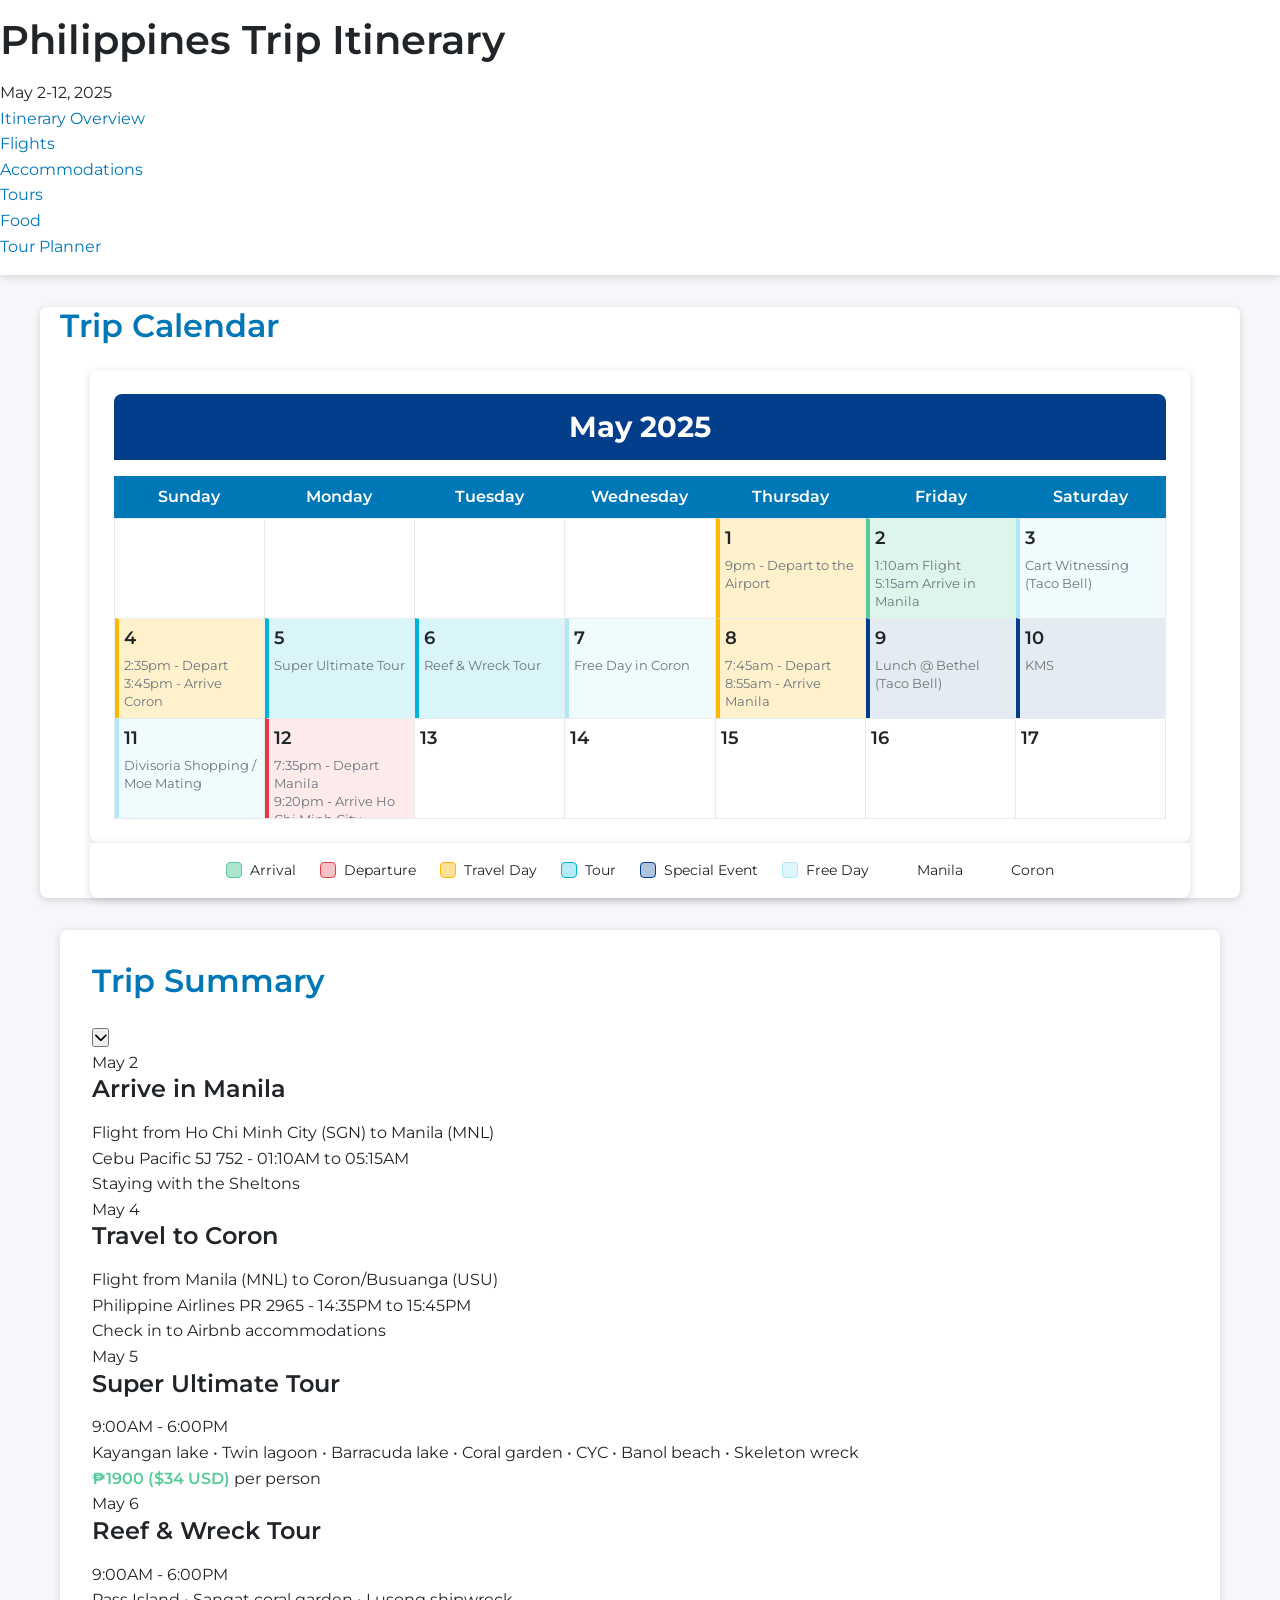
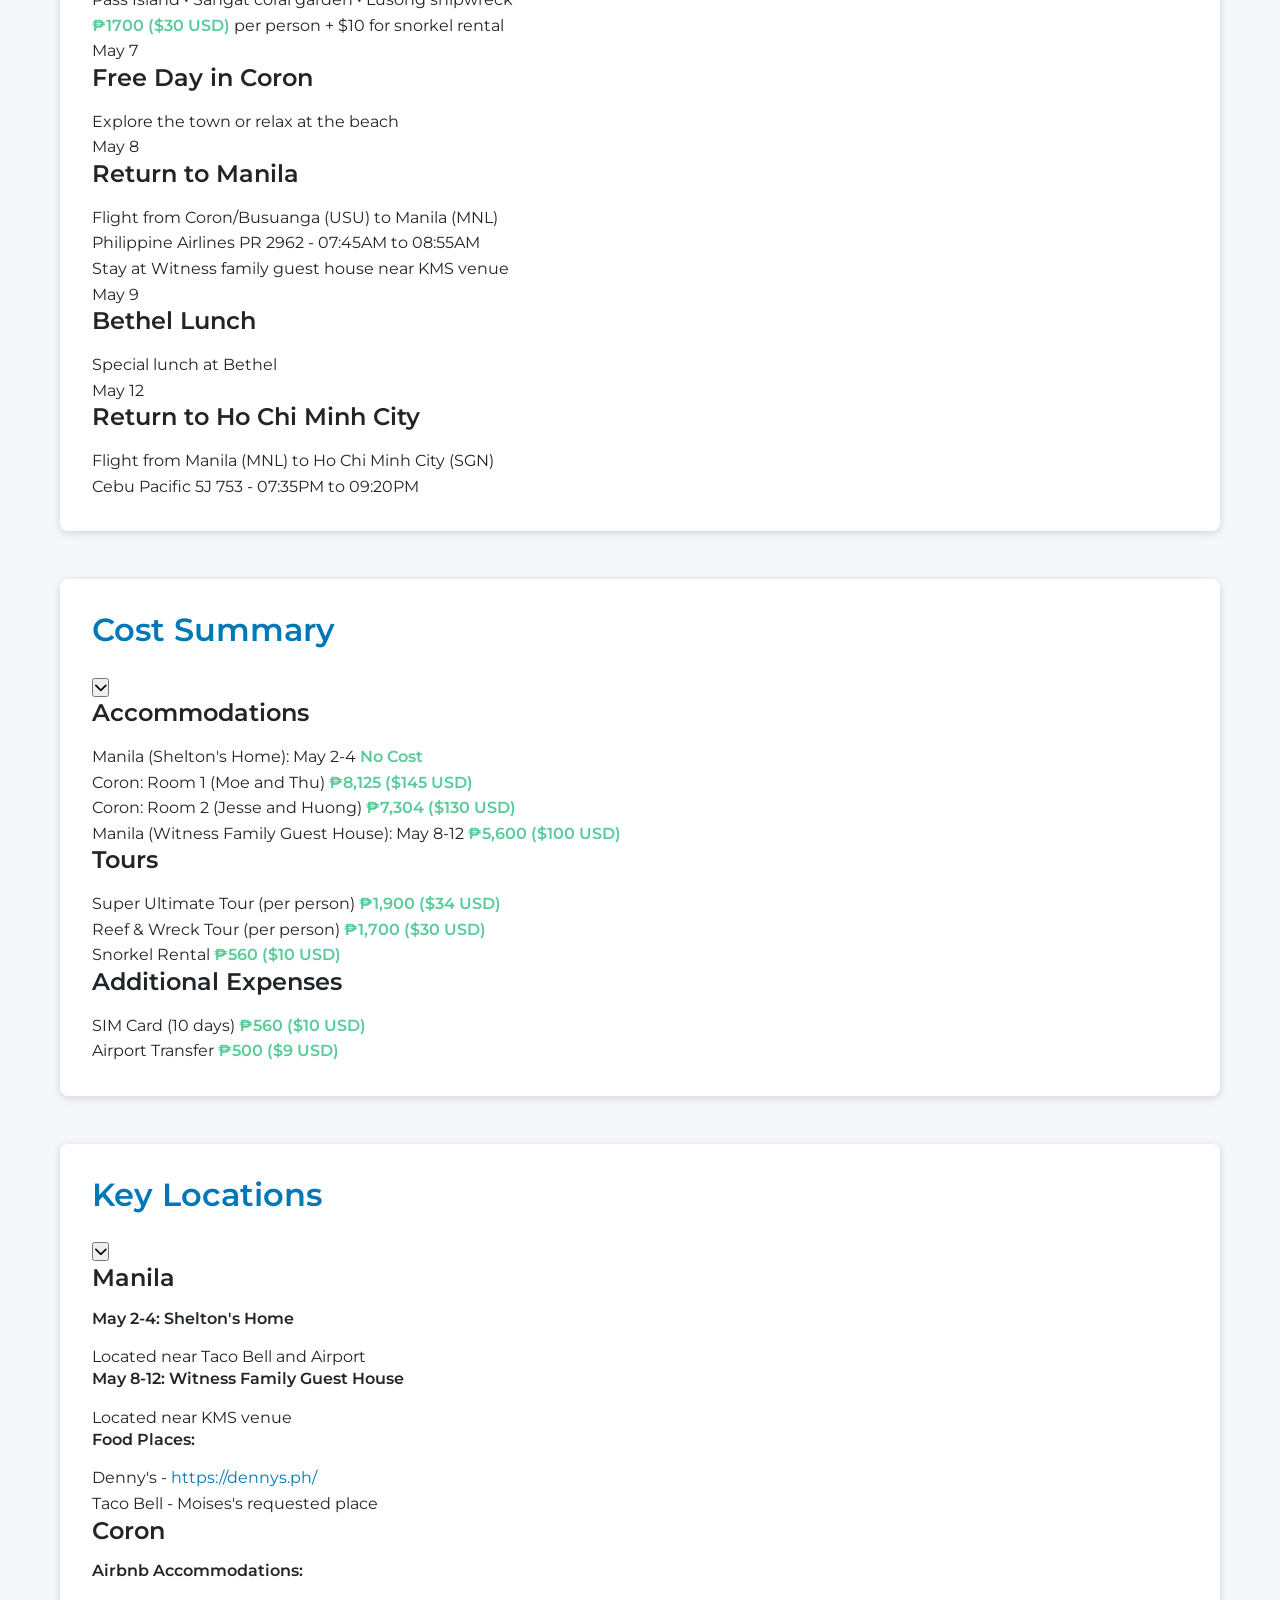
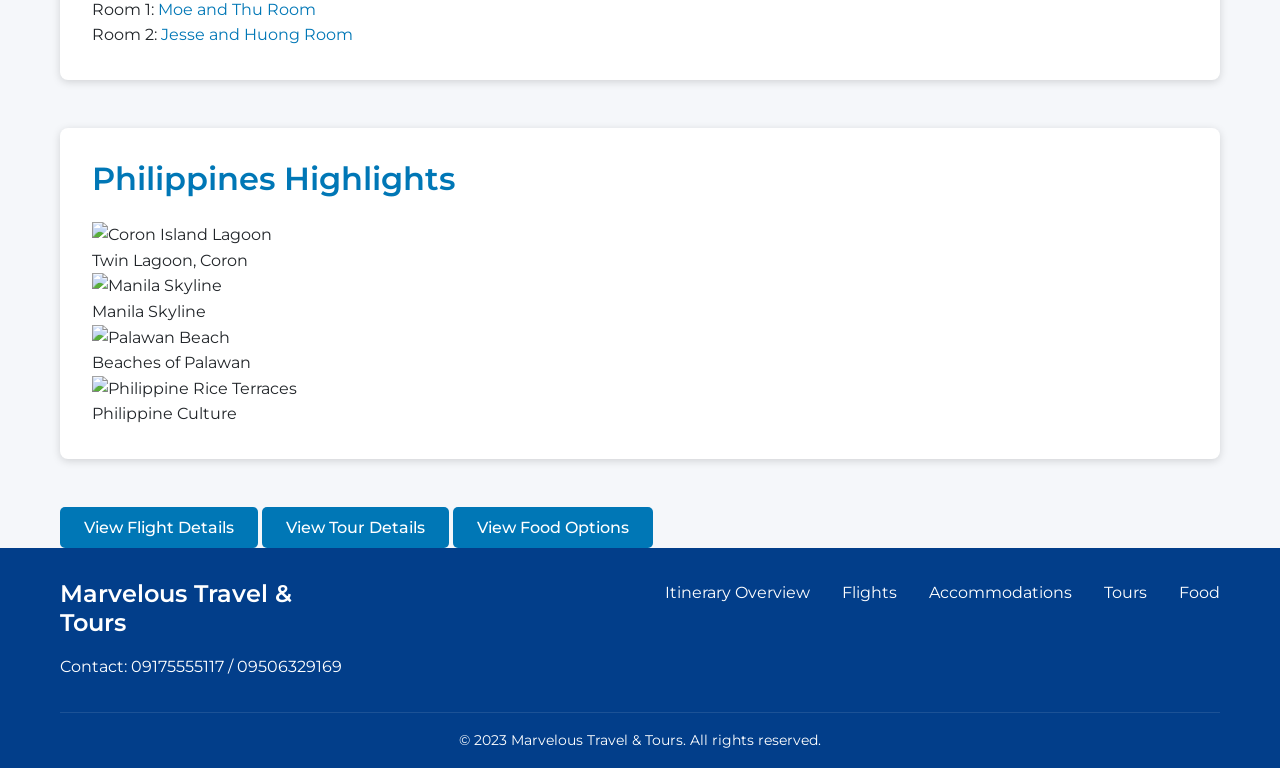
==== index.html @ e10c858d "Fix website functionality: repair broken image URL, add collapsible section JS, and improve image lo" ====
<!DOCTYPE html>
<html lang="en">
<head>
    <meta charset="UTF-8">
    <meta name="viewport" content="width=device-width, initial-scale=1.0">
    <title>Philippines Trip Itinerary - May 2025</title>
    <link rel="stylesheet" href="styles.css">
    <link href="https://fonts.googleapis.com/css2?family=Montserrat:wght@400;500;600;700&display=swap" rel="stylesheet">
    <link rel="stylesheet" href="https://cdnjs.cloudflare.com/ajax/libs/font-awesome/6.4.0/css/all.min.css">
</head>
<body>
    <header class="main-header">
        <div class="header-container">
            <div class="header-content">
                <h1>Philippines Trip Itinerary</h1>
                <p class="subtitle">May 2-12, 2025</p>
            </div>
            <nav class="main-nav">
                <ul>
                    <li><a href="index.html" class="active">Itinerary Overview</a></li>
                    <li><a href="flights.html">Flights</a></li>
                    <li><a href="accommodations.html">Accommodations</a></li>
                    <li><a href="tours.html">Tours</a></li>
                    <li><a href="food.html">Food</a></li>
                    <li><a href="planner.html">Tour Planner</a></li>
                </ul>
            </nav>
        </div>
    </header>

    <section id="trip-calendar" class="container">
        <h2>Trip Calendar</h2>
        <div class="month-grid-calendar">
            <div class="month-header">
                <h3>May 2025</h3>
            </div>
            <div class="weekdays-header">
                <div>Sunday</div>
                <div>Monday</div>
                <div>Tuesday</div>
                <div>Wednesday</div>
                <div>Thursday</div>
                <div>Friday</div>
                <div>Saturday</div>
            </div>
            <div class="calendar-grid">
                <!-- Week 1 -->
                <div class="calendar-cell"></div>
                <div class="calendar-cell"></div>
                <div class="calendar-cell"></div>
                <div class="calendar-cell"></div>
                <div class="calendar-cell travel-day manila-day" data-date="1">
                    <div class="date-number">1</div>
                    <div class="event-preview">9pm - Depart to the Airport</div>
                </div>
                <div class="calendar-cell arrival-day manila-day" data-date="2">
                    <div class="date-number">2</div>
                    <div class="event-preview">1:10am Flight<br>5:15am Arrive in Manila</div>
                </div>
                <div class="calendar-cell free-day manila-day" data-date="3">
                    <div class="date-number">3</div>
                    <div class="event-preview">Cart Witnessing<br>(Taco Bell)</div>
                </div>

                <!-- Week 2 -->
                <div class="calendar-cell travel-day coron-day" data-date="4">
                    <div class="date-number">4</div>
                    <div class="event-preview">2:35pm - Depart<br>3:45pm - Arrive Coron</div>
                </div>
                <div class="calendar-cell tour-day coron-day" data-date="5">
                    <div class="date-number">5</div>
                    <div class="event-preview">Super Ultimate Tour</div>
                </div>
                <div class="calendar-cell tour-day coron-day" data-date="6">
                    <div class="date-number">6</div>
                    <div class="event-preview">Reef & Wreck Tour</div>
                </div>
                <div class="calendar-cell free-day coron-day" data-date="7">
                    <div class="date-number">7</div>
                    <div class="event-preview">Free Day in Coron</div>
                </div>
                <div class="calendar-cell travel-day manila-day" data-date="8">
                    <div class="date-number">8</div>
                    <div class="event-preview">7:45am - Depart<br>8:55am - Arrive Manila</div>
                </div>
                <div class="calendar-cell event-day manila-day" data-date="9">
                    <div class="date-number">9</div>
                    <div class="event-preview">Lunch @ Bethel<br>(Taco Bell)</div>
                </div>
                <div class="calendar-cell event-day manila-day" data-date="10">
                    <div class="date-number">10</div>
                    <div class="event-preview">KMS</div>
                </div>

                <!-- Week 3 -->
                <div class="calendar-cell free-day manila-day" data-date="11">
                    <div class="date-number">11</div>
                    <div class="event-preview">Divisoria Shopping / Moe Mating</div>
                </div>
                <div class="calendar-cell departure-day manila-day" data-date="12">
                    <div class="date-number">12</div>
                    <div class="event-preview">7:35pm - Depart Manila<br>9:20pm - Arrive Ho Chi Minh City</div>
                </div>
                <div class="calendar-cell" data-date="13">
                    <div class="date-number">13</div>
                </div>
                <div class="calendar-cell" data-date="14">
                    <div class="date-number">14</div>
                </div>
                <div class="calendar-cell" data-date="15">
                    <div class="date-number">15</div>
                </div>
                <div class="calendar-cell" data-date="16">
                    <div class="date-number">16</div>
                </div>
                <div class="calendar-cell" data-date="17">
                    <div class="date-number">17</div>
                </div>
            </div>
        </div>

        <div class="calendar-legend">
            <div class="legend-item"><span class="color-marker arrival-day"></span> Arrival</div>
            <div class="legend-item"><span class="color-marker departure-day"></span> Departure</div>
            <div class="legend-item"><span class="color-marker travel-day"></span> Travel Day</div>
            <div class="legend-item"><span class="color-marker tour-day"></span> Tour</div>
            <div class="legend-item"><span class="color-marker event-day"></span> Special Event</div>
            <div class="legend-item"><span class="color-marker free-day"></span> Free Day</div>
            <div class="legend-item"><span class="color-marker manila-day"></span> Manila</div>
            <div class="legend-item"><span class="color-marker coron-day"></span> Coron</div>
        </div>

        <!-- Calendar Day Details (Hidden by default) -->
        <div id="day-details-container" class="day-details-container">
            <div class="day-details-header">
                <h3 id="details-date">May 5, 2025</h3>
                <button id="close-details" class="close-btn">&times;</button>
            </div>
            <div id="day-details-content" class="day-details-content">
                <!-- Content will be populated by JavaScript -->
            </div>
        </div>
    </section>

    <main class="container">
        <section id="trip-summary" class="collapsible-section">
            <div class="section-header">
                <h2>Trip Summary</h2>
                <button class="toggle-btn"><i class="fas fa-chevron-down"></i></button>
            </div>
            <div class="section-content">
                <div class="trip-timeline">
                    <div class="timeline-item">
                        <div class="timeline-date">
                            <div class="date-circle">
                                <span class="month">May</span>
                                <span class="day">2</span>
                            </div>
                        </div>
                        <div class="timeline-content">
                            <h3>Arrive in Manila</h3>
                            <p>Flight from Ho Chi Minh City (SGN) to Manila (MNL)</p>
                            <p>Cebu Pacific 5J 752 - 01:10AM to 05:15AM</p>
                            <p>Staying with the Sheltons</p>
                        </div>
                    </div>
                    
                    <div class="timeline-item">
                        <div class="timeline-date">
                            <div class="date-circle">
                                <span class="month">May</span>
                                <span class="day">4</span>
                            </div>
                        </div>
                        <div class="timeline-content">
                            <h3>Travel to Coron</h3>
                            <p>Flight from Manila (MNL) to Coron/Busuanga (USU)</p>
                            <p>Philippine Airlines PR 2965 - 14:35PM to 15:45PM</p>
                            <p>Check in to Airbnb accommodations</p>
                        </div>
                    </div>
                    
                    <div class="timeline-item">
                        <div class="timeline-date">
                            <div class="date-circle">
                                <span class="month">May</span>
                                <span class="day">5</span>
                            </div>
                        </div>
                        <div class="timeline-content">
                            <h3>Super Ultimate Tour</h3>
                            <p>9:00AM - 6:00PM</p>
                            <p>Kayangan lake • Twin lagoon • Barracuda lake • Coral garden • CYC • Banol beach • Skeleton wreck</p>
                            <p><span class="price">₱1900 ($34 USD)</span> per person</p>
                        </div>
                    </div>
                    
                    <div class="timeline-item">
                        <div class="timeline-date">
                            <div class="date-circle">
                                <span class="month">May</span>
                                <span class="day">6</span>
                            </div>
                        </div>
                        <div class="timeline-content">
                            <h3>Reef & Wreck Tour</h3>
                            <p>9:00AM - 6:00PM</p>
                            <p>Pass Island • Sangat coral garden • Lusong shipwreck</p>
                            <p><span class="price">₱1700 ($30 USD)</span> per person + $10 for snorkel rental</p>
                        </div>
                    </div>
                    
                    <div class="timeline-item">
                        <div class="timeline-date">
                            <div class="date-circle">
                                <span class="month">May</span>
                                <span class="day">7</span>
                            </div>
                        </div>
                        <div class="timeline-content">
                            <h3>Free Day in Coron</h3>
                            <p>Explore the town or relax at the beach</p>
                        </div>
                    </div>
                    
                    <div class="timeline-item">
                        <div class="timeline-date">
                            <div class="date-circle">
                                <span class="month">May</span>
                                <span class="day">8</span>
                            </div>
                        </div>
                        <div class="timeline-content">
                            <h3>Return to Manila</h3>
                            <p>Flight from Coron/Busuanga (USU) to Manila (MNL)</p>
                            <p>Philippine Airlines PR 2962 - 07:45AM to 08:55AM</p>
                            <p>Stay at Witness family guest house near KMS venue</p>
                        </div>
                    </div>
                    
                    <div class="timeline-item">
                        <div class="timeline-date">
                            <div class="date-circle">
                                <span class="month">May</span>
                                <span class="day">9</span>
                            </div>
                        </div>
                        <div class="timeline-content">
                            <h3>Bethel Lunch</h3>
                            <p>Special lunch at Bethel</p>
                        </div>
                    </div>
                    
                    <div class="timeline-item">
                        <div class="timeline-date">
                            <div class="date-circle">
                                <span class="month">May</span>
                                <span class="day">12</span>
                            </div>
                        </div>
                        <div class="timeline-content">
                            <h3>Return to Ho Chi Minh City</h3>
                            <p>Flight from Manila (MNL) to Ho Chi Minh City (SGN)</p>
                            <p>Cebu Pacific 5J 753 - 07:35PM to 09:20PM</p>
                        </div>
                    </div>
                </div>
            </div>
        </section>
        
        <section id="cost-summary" class="collapsible-section">
            <div class="section-header">
                <h2>Cost Summary</h2>
                <button class="toggle-btn"><i class="fas fa-chevron-down"></i></button>
            </div>
            <div class="section-content">
                <div class="cost-cards">
                    <div class="cost-card">
                        <h3>Accommodations</h3>
                        <div class="cost-item">
                            <span>Manila (Shelton's Home): May 2-4</span>
                            <span class="price">No Cost</span>
                        </div>
                        <div class="cost-item">
                            <span>Coron: Room 1 (Moe and Thu)</span>
                            <span class="price">₱8,125 ($145 USD)</span>
                        </div>
                        <div class="cost-item">
                            <span>Coron: Room 2 (Jesse and Huong)</span>
                            <span class="price">₱7,304 ($130 USD)</span>
                        </div>
                        <div class="cost-item">
                            <span>Manila (Witness Family Guest House): May 8-12</span>
                            <span class="price">₱5,600 ($100 USD)</span>
                        </div>
                    </div>
                    
                    <div class="cost-card">
                        <h3>Tours</h3>
                        <div class="cost-item">
                            <span>Super Ultimate Tour (per person)</span>
                            <span class="price">₱1,900 ($34 USD)</span>
                        </div>
                        <div class="cost-item">
                            <span>Reef & Wreck Tour (per person)</span>
                            <span class="price">₱1,700 ($30 USD)</span>
                        </div>
                        <div class="cost-item">
                            <span>Snorkel Rental</span>
                            <span class="price">₱560 ($10 USD)</span>
                        </div>
                    </div>
                    
                    <div class="cost-card">
                        <h3>Additional Expenses</h3>
                        <div class="cost-item">
                            <span>SIM Card (10 days)</span>
                            <span class="price">₱560 ($10 USD)</span>
                        </div>
                        <div class="cost-item">
                            <span>Airport Transfer</span>
                            <span class="price">₱500 ($9 USD)</span>
                        </div>
                    </div>
                </div>
            </div>
        </section>
        
        <section id="key-locations" class="collapsible-section">
            <div class="section-header">
                <h2>Key Locations</h2>
                <button class="toggle-btn"><i class="fas fa-chevron-down"></i></button>
            </div>
            <div class="section-content">
                <div class="location-cards">
                    <div class="location-card">
                        <h3>Manila</h3>
                        <div class="location-details">
                            <div class="location-item">
                                <h4>May 2-4: Shelton's Home</h4>
                                <p>Located near Taco Bell and Airport</p>
                            </div>
                            <div class="location-item">
                                <h4>May 8-12: Witness Family Guest House</h4>
                                <p>Located near KMS venue</p>
                            </div>
                            <div class="location-item">
                                <h4>Food Places:</h4>
                                <p>Denny's - <a href="https://dennys.ph/" target="_blank">https://dennys.ph/</a></p>
                                <p>Taco Bell - Moises's requested place</p>
                            </div>
                        </div>
                    </div>
                    
                    <div class="location-card">
                        <h3>Coron</h3>
                        <div class="location-details">
                            <div class="location-item">
                                <h4>Airbnb Accommodations:</h4>
                                <p>Room 1: <a href="https://www.airbnb.com/t/EY2YQBYE" target="_blank">Moe and Thu Room</a></p>
                                <p>Room 2: <a href="https://www.airbnb.com/t/fw7R37VJ" target="_blank">Jesse and Huong Room</a></p>
                            </div>
                        </div>
                    </div>
                </div>
            </div>
        </section>
        
        <section class="featured-images">
            <h2>Philippines Highlights</h2>
            <div class="image-gallery">
                <div class="gallery-item">
                    <img src="https://images.unsplash.com/photo-1565967511849-76a60a516170?ixlib=rb-4.0.3&auto=format&fit=crop&w=1200&q=80" alt="Coron Island Lagoon">
                    <div class="image-caption">Twin Lagoon, Coron</div>
                </div>
                <div class="gallery-item">
                    <img src="https://images.unsplash.com/photo-1552939588-56c5935eedde?ixlib=rb-4.0.3&auto=format&fit=crop&w=1200&q=80" alt="Manila Skyline">
                    <div class="image-caption">Manila Skyline</div>
                </div>
                <div class="gallery-item">
                    <img src="https://images.unsplash.com/photo-1551461646-33dfd4ea5346?ixlib=rb-4.0.3&auto=format&fit=crop&w=1200&q=80" alt="Palawan Beach">
                    <div class="image-caption">Beaches of Palawan</div>
                </div>
                <div class="gallery-item">
                    <img src="https://images.unsplash.com/photo-1518509562904-e7ef99cdcc86?ixlib=rb-4.0.3&auto=format&fit=crop&w=1200&q=80" alt="Philippine Rice Terraces">
                    <div class="image-caption">Philippine Culture</div>
                </div>
            </div>
        </section>
        
        <div class="cta-buttons">
            <a href="flights.html" class="btn-primary">View Flight Details</a>
            <a href="tours.html" class="btn-primary">View Tour Details</a>
            <a href="food.html" class="btn-primary">View Food Options</a>
        </div>
    </main>

    <footer>
        <div class="container">
            <div class="footer-content">
                <div class="company-info">
                    <h3>Marvelous Travel & Tours</h3>
                    <p>Contact: 09175555117 / 09506329169</p>
                </div>
                <div class="footer-links">
                    <ul>
                        <li><a href="index.html">Itinerary Overview</a></li>
                        <li><a href="flights.html">Flights</a></li>
                        <li><a href="accommodations.html">Accommodations</a></li>
                        <li><a href="tours.html">Tours</a></li>
                        <li><a href="food.html">Food</a></li>
                    </ul>
                </div>
            </div>
            <div class="copyright">
                <p>&copy; 2023 Marvelous Travel & Tours. All rights reserved.</p>
            </div>
        </div>
    </footer>

    <script src="script.js"></script>
</body>
</html>
---- styles.css ----
/* Global Styles */
:root {
    --primary-color: #0077b6;
    --secondary-color: #00b4d8;
    --accent-color: #48cae4;
    --light-color: #ade8f4;
    --dark-color: #023e8a;
    --success-color: #57cc99;
    --warning-color: #ffb703;
    --danger-color: #e63946;
    --gray-light: #f8f9fa;
    --gray: #e9ecef;
    --gray-dark: #6c757d;
    --text-color: #212529;
    --shadow: 0 2px 8px rgba(0, 0, 0, 0.15);
}

* {
    margin: 0;
    padding: 0;
    box-sizing: border-box;
}

body {
    font-family: 'Montserrat', sans-serif;
    line-height: 1.6;
    color: var(--text-color);
    background-color: #f5f7fa;
}

.container {
    max-width: 1200px;
    margin: 0 auto;
    padding: 0 20px;
}

a {
    text-decoration: none;
    color: var(--primary-color);
}

ul {
    list-style: none;
}

img {
    max-width: 100%;
}

h1, h2, h3, h4, h5, h6 {
    margin-bottom: 1rem;
    font-weight: 600;
    line-height: 1.2;
}

h1 {
    font-size: 2.5rem;
}

h2 {
    font-size: 2rem;
    margin-bottom: 1.5rem;
    color: var(--primary-color);
}

h3 {
    font-size: 1.5rem;
}

/* Buttons */
.btn-primary, .btn-secondary, .btn-select, .btn-book {
    display: inline-block;
    padding: 0.5rem 1.5rem;
    border-radius: 5px;
    font-weight: 500;
    cursor: pointer;
    transition: all 0.3s ease;
    border: none;
}

.btn-primary {
    background-color: var(--primary-color);
    color: white;
}

.btn-secondary {
    background-color: transparent;
    color: var(--primary-color);
    border: 1px solid var(--primary-color);
}

.btn-select {
    background-color: var(--accent-color);
    color: white;
    width: 100%;
}

.btn-book {
    background-color: var(--success-color);
    color: white;
    font-size: 1.1rem;
    width: 100%;
    padding: 0.8rem;
}

.btn-primary:hover, .btn-book:hover {
    background-color: var(--dark-color);
}

.btn-secondary:hover {
    background-color: var(--light-color);
}

.btn-select:hover {
    background-color: var(--secondary-color);
}

/* Header */
header {
    background-color: white;
    box-shadow: var(--shadow);
    padding: 1rem 0;
}

header .container {
    display: flex;
    justify-content: space-between;
    align-items: center;
    flex-wrap: wrap;
}

.logo {
    height: 60px;
}

.contact-info {
    font-weight: 500;
    color: var(--primary-color);
}

/* Main Content */
main {
    padding: 2rem 0;
}

section {
    margin-bottom: 3rem;
    background-color: white;
    border-radius: 8px;
    box-shadow: var(--shadow);
    padding: 2rem;
}

/* Itinerary Section */
.bookings {
    display: flex;
    flex-direction: column;
    gap: 1.5rem;
}

.booking-item {
    border: 1px solid var(--gray);
    border-radius: 8px;
    overflow: hidden;
}

.booking-header {
    display: flex;
    align-items: center;
    background-color: var(--gray-light);
    padding: 1rem;
    border-bottom: 1px solid var(--gray);
}

.booking-header h3 {
    margin-bottom: 0;
    margin-right: auto;
}

.tag {
    padding: 0.25rem 0.75rem;
    border-radius: 20px;
    font-size: 0.8rem;
    margin-right: 1rem;
}

.confirmed {
    background-color: rgba(87, 204, 153, 0.2);
    color: var(--success-color);
}

.booking-id {
    font-size: 0.8rem;
    color: var(--gray-dark);
}

.flight-info {
    padding: 1.5rem;
    border-bottom: 1px solid var(--gray);
}

.airline {
    display: flex;
    justify-content: space-between;
    margin-bottom: 1rem;
}

.airline-logo {
    font-weight: 600;
    color: #d00000;
}

.airline-ref {
    font-size: 0.8rem;
    color: var(--gray-dark);
}

.journey {
    display: grid;
    grid-template-columns: 1fr auto 1fr;
    gap: 1rem;
    align-items: center;
}

.departure, .arrival {
    display: flex;
    gap: 1rem;
}

.time {
    font-size: 1.2rem;
    font-weight: 600;
}

.airport {
    font-weight: 500;
}

.airport-name {
    font-size: 0.85rem;
    color: var(--gray-dark);
}

.flight-duration {
    font-size: 0.9rem;
    padding: 0.3rem 0.8rem;
    background-color: var(--gray-light);
    border-radius: 20px;
    text-align: center;
}

.action-buttons {
    display: flex;
    gap: 1rem;
    padding: 1rem;
    border-bottom: 1px solid var(--gray);
}

.activity-suggestions {
    padding: 1rem;
}

.activity-suggestions h4 {
    margin-bottom: 1rem;
    color: var(--gray-dark);
    font-size: 1rem;
    display: flex;
    align-items: center;
    justify-content: space-between;
    cursor: pointer;
}

.activity-suggestions h4::after {
    content: "▼";
    font-size: 0.8rem;
}

.activity-card {
    display: flex;
    gap: 1rem;
    border: 1px solid var(--gray);
    border-radius: 8px;
    overflow: hidden;
}

.activity-card img {
    width: 120px;
    height: 90px;
    object-fit: cover;
}

.activity-info {
    padding: 0.8rem;
    display: flex;
    flex-direction: column;
    justify-content: space-between;
}

.activity-info h5 {
    margin-bottom: 0.5rem;
    font-size: 0.9rem;
}

.rating {
    color: #ff9500;
    font-size: 0.9rem;
}

/* Tour Planner Section */
.tour-selector {
    display: grid;
    grid-template-columns: 2fr 1fr;
    gap: 2rem;
}

.tours-grid {
    display: grid;
    grid-template-columns: repeat(auto-fill, minmax(300px, 1fr));
    gap: 1.5rem;
    margin-top: 1.5rem;
}

.tour-card {
    border: 1px solid var(--gray);
    border-radius: 8px;
    padding: 1.5rem;
    transition: all 0.3s ease;
}

.tour-card:hover {
    transform: translateY(-5px);
    box-shadow: var(--shadow);
}

.tour-card h4 {
    color: var(--primary-color);
}

.tour-time {
    color: var(--gray-dark);
    font-size: 0.9rem;
    margin-bottom: 0.5rem;
}

.tour-price {
    font-weight: 600;
    margin-bottom: 1rem;
}

.tour-details {
    margin-top: 1rem;
    padding-top: 1rem;
    border-top: 1px solid var(--gray);
    font-size: 0.9rem;
}

/* Tour Summary */
.tour-summary {
    background-color: var(--gray-light);
    padding: 1.5rem;
    border-radius: 8px;
    position: sticky;
    top: 2rem;
}

.selected-tours {
    margin: 1rem 0;
    min-height: 100px;
}

.empty-state {
    color: var(--gray-dark);
    text-align: center;
    padding: 2rem 0;
}

.summary-details {
    border-top: 1px solid var(--gray);
    padding-top: 1rem;
}

.summary-item, .total {
    display: flex;
    justify-content: space-between;
    margin-bottom: 0.5rem;
}

.total {
    font-weight: 600;
    font-size: 1.1rem;
    margin-top: 1rem;
    border-top: 1px solid var(--gray);
    padding-top: 1rem;
}

/* Tour Prices Section */
.price-tables {
    display: flex;
    flex-direction: column;
    gap: 2rem;
}

table {
    width: 100%;
    border-collapse: collapse;
    margin-top: 1rem;
}

th, td {
    padding: 0.75rem 1rem;
    text-align: left;
    border-bottom: 1px solid var(--gray);
}

th {
    background-color: var(--primary-color);
    color: white;
}

tbody tr:nth-child(even) {
    background-color: var(--gray-light);
}

/* Responsive styles for the price tables */
@media (max-width: 768px) {
    table {
        display: block;
        overflow-x: auto;
    }
}

/* Footer */
footer {
    background-color: var(--dark-color);
    color: white;
    padding: 2rem 0 1rem;
}

.footer-content {
    display: flex;
    justify-content: space-between;
    margin-bottom: 2rem;
}

.company-info {
    max-width: 300px;
}

.footer-logo {
    height: 50px;
    margin-bottom: 1rem;
}

.footer-links ul {
    display: flex;
    gap: 2rem;
}

.footer-links a {
    color: white;
}

.footer-links a:hover {
    color: var(--light-color);
}

.copyright {
    text-align: center;
    padding-top: 1rem;
    border-top: 1px solid rgba(255, 255, 255, 0.1);
    font-size: 0.9rem;
}

/* Responsive adjustments */
@media (max-width: 992px) {
    .tour-selector {
        grid-template-columns: 1fr;
    }
    
    .tour-summary {
        position: static;
        margin-top: 2rem;
    }
}

@media (max-width: 768px) {
    header .container {
        flex-direction: column;
        text-align: center;
        gap: 1rem;
    }
    
    .footer-content {
        flex-direction: column;
        gap: 2rem;
    }
    
    .footer-links ul {
        flex-direction: column;
        gap: 1rem;
    }
}

/* Tour Selection Styling */
.tour-card.selected {
    border-color: var(--success-color);
    background-color: rgba(87, 204, 153, 0.1);
    box-shadow: 0 0 0 2px var(--success-color);
}

.selected-tour-item {
    display: flex;
    justify-content: space-between;
    align-items: center;
    border: 1px solid var(--gray);
    border-radius: 8px;
    padding: 1rem;
    margin-bottom: 1rem;
    background-color: white;
}

.tour-info h4 {
    margin-bottom: 0.25rem;
    font-size: 1rem;
    color: var(--primary-color);
}

.tour-info p {
    margin: 0;
    font-size: 0.85rem;
    color: var(--gray-dark);
}

.tour-actions {
    display: flex;
    align-items: center;
    gap: 1rem;
}

.tour-price {
    font-weight: 600;
}

.btn-remove {
    background: none;
    border: none;
    color: var(--danger-color);
    cursor: pointer;
    font-weight: bold;
    font-size: 1rem;
    padding: 0.2rem 0.5rem;
    border-radius: 50%;
    transition: all 0.2s ease;
}

.btn-remove:hover {
    background-color: var(--danger-color);
    color: white;
}

.summary-item {
    cursor: pointer;
    padding: 0.5rem;
    border-radius: 4px;
    transition: background-color 0.2s ease;
}

.summary-item:hover {
    background-color: var(--gray);
}

/* Activity suggestion collapsed state */
.activity-suggestions h4.collapsed::after {
    content: "▲";
}

/* Complete Travel Itinerary Section */
#complete-itinerary {
    margin-bottom: 3rem;
}

.flight-cards {
    display: flex;
    flex-direction: column;
    gap: 2rem;
    margin-bottom: 2.5rem;
}

.flight-card {
    border: 1px solid var(--gray);
    border-radius: 8px;
    overflow: hidden;
    box-shadow: var(--shadow);
}

.flight-card h3 {
    background-color: var(--accent-color);
    color: white;
    margin: 0;
    padding: 1rem;
    font-size: 1.3rem;
}

.flight-details {
    padding: 1.5rem;
}

.flight-info-full {
    display: flex;
    flex-direction: column;
    gap: 1rem;
}

.airline-details, .passenger-info {
    padding-bottom: 1rem;
    border-bottom: 1px dashed var(--gray);
}

.route-details {
    display: grid;
    grid-template-columns: 1fr auto 1fr;
    gap: 1.5rem;
    align-items: center;
}

.departure-details, .arrival-details {
    display: flex;
    flex-direction: column;
    gap: 0.5rem;
}

.departure-details h4, .arrival-details h4 {
    margin-bottom: 0.5rem;
    color: var(--primary-color);
}

.flight-time {
    font-size: 1.2rem;
    font-weight: 600;
    text-align: center;
    padding: 1rem;
    background-color: var(--light-color);
    border-radius: 50%;
    width: 70px;
    height: 70px;
    display: flex;
    align-items: center;
    justify-content: center;
}

/* Accommodations */
.accommodations {
    margin-bottom: 2.5rem;
}

.accommodation-cards {
    display: flex;
    flex-direction: column;
    gap: 1.5rem;
    margin-top: 1.5rem;
}

.accommodation-card {
    border: 1px solid var(--gray);
    border-radius: 8px;
    padding: 1.5rem;
    box-shadow: var(--shadow);
}

.accommodation-card h4 {
    color: var(--primary-color);
    border-bottom: 2px solid var(--light-color);
    padding-bottom: 0.5rem;
    margin-bottom: 1rem;
}

.coron-rooms {
    display: grid;
    grid-template-columns: 1fr 1fr;
    gap: 1.5rem;
    margin-top: 1rem;
}

.room {
    border: 1px solid var(--gray);
    border-radius: 8px;
    padding: 1rem;
    background-color: var(--gray-light);
}

.room h5 {
    color: var(--primary-color);
    margin-bottom: 1rem;
}

.room a {
    word-break: break-all;
}

/* Tour Bookings */
.tour-bookings {
    margin-bottom: 2.5rem;
}

.booked-tours {
    display: flex;
    flex-direction: column;
    gap: 1.5rem;
    margin-top: 1.5rem;
    margin-bottom: 1.5rem;
}

.booked-tour {
    border: 1px solid var(--gray);
    border-radius: 8px;
    overflow: hidden;
    box-shadow: var(--shadow);
}

.tour-header {
    display: flex;
    justify-content: space-between;
    align-items: center;
    background-color: var(--accent-color);
    color: white;
    padding: 1rem;
}

.tour-header h4, .tour-header p {
    margin: 0;
}

.tour-body {
    padding: 1rem;
}

.tour-time {
    font-weight: 600;
    color: var(--primary-color);
    margin-bottom: 0.5rem;
}

.tour-locations {
    margin-bottom: 1rem;
    line-height: 1.5;
}

.tour-extras {
    font-style: italic;
    color: var(--gray-dark);
    border-top: 1px dashed var(--gray);
    padding-top: 0.5rem;
}

.additional-items {
    display: flex;
    gap: 1rem;
    flex-wrap: wrap;
}

.additional-items .item {
    background-color: #57cc9930;
    border-radius: 8px;
    padding: 1rem;
    min-width: 200px;
}

/* Food Places */
.food-places {
    margin-bottom: 2rem;
}

.food-item {
    border-left: 4px solid var(--success-color);
    padding: 0.5rem 1rem;
    margin: 1rem 0;
}

/* Responsive adjustments for the new sections */
@media (max-width: 768px) {
    .route-details {
        grid-template-columns: 1fr;
        gap: 1rem;
    }
    
    .flight-time {
        margin: 1rem auto;
    }
    
    .coron-rooms {
        grid-template-columns: 1fr;
    }
}

/* Calendar Styles */
#trip-calendar {
    margin-top: 2rem;
    margin-bottom: 2rem;
}

.month-grid-calendar {
    background-color: white;
    border-radius: 8px;
    box-shadow: var(--shadow);
    padding: 1.5rem;
    max-width: 1100px;
    margin: 0 auto;
}

.month-header {
    text-align: center;
    margin-bottom: 1rem;
    background-color: var(--dark-color);
    color: white;
    padding: 1rem;
    border-radius: 8px 8px 0 0;
}

.month-header h3 {
    font-size: 1.8rem;
    margin-bottom: 0;
    font-weight: 700;
}

.weekdays-header {
    display: grid;
    grid-template-columns: repeat(7, 1fr);
    text-align: center;
    font-weight: 600;
    background-color: var(--primary-color);
    color: white;
    padding: 0.5rem 0;
}

.calendar-grid {
    display: grid;
    grid-template-columns: repeat(7, 1fr);
    border-left: 1px solid var(--gray);
    border-bottom: 1px solid var(--gray);
}

.calendar-cell {
    height: 100px;
    padding: 5px;
    border-right: 1px solid var(--gray);
    border-top: 1px solid var(--gray);
    position: relative;
    transition: all 0.2s ease;
    cursor: pointer;
    overflow: hidden;
}

.calendar-cell:hover {
    background-color: rgba(173, 232, 244, 0.2);
}

.date-number {
    font-weight: 600;
    font-size: 1.1rem;
    margin-bottom: 5px;
}

.event-preview {
    font-size: 0.8rem;
    color: var(--gray-dark);
    line-height: 1.4;
}

/* Calendar Day Colors */
.arrival-day {
    background-color: rgba(87, 204, 153, 0.2);
    border-left: 4px solid var(--success-color);
}

.departure-day {
    background-color: rgba(230, 57, 70, 0.1);
    border-left: 4px solid var(--danger-color);
}

.travel-day {
    background-color: rgba(255, 183, 3, 0.2);
    border-left: 4px solid var(--warning-color);
}

.tour-day {
    background-color: rgba(72, 202, 228, 0.2);
    border-left: 4px solid var(--secondary-color);
}

.event-day {
    background-color: rgba(2, 62, 138, 0.1);
    border-left: 4px solid var(--dark-color);
}

.free-day {
    background-color: rgba(173, 232, 244, 0.2);
    border-left: 4px solid var(--light-color);
}

/* Calendar Legend */
.calendar-legend {
    display: flex;
    flex-wrap: wrap;
    justify-content: center;
    gap: 1.5rem;
    margin-top: 1.5rem;
    padding-top: 1rem;
    padding-bottom: 1rem;
    background-color: white;
    border-radius: 0 0 8px 8px;
    box-shadow: var(--shadow);
    max-width: 1100px;
    margin: 0 auto;
}

.legend-item {
    display: flex;
    align-items: center;
    font-size: 0.9rem;
}

.color-marker {
    display: inline-block;
    width: 16px;
    height: 16px;
    border-radius: 4px;
    margin-right: 8px;
}

.color-marker.arrival-day {
    background-color: rgba(87, 204, 153, 0.5);
    border: 1px solid var(--success-color);
}

.color-marker.departure-day {
    background-color: rgba(230, 57, 70, 0.3);
    border: 1px solid var(--danger-color);
}

.color-marker.travel-day {
    background-color: rgba(255, 183, 3, 0.4);
    border: 1px solid var(--warning-color);
}

.color-marker.tour-day {
    background-color: rgba(72, 202, 228, 0.4);
    border: 1px solid var(--secondary-color);
}

.color-marker.event-day {
    background-color: rgba(2, 62, 138, 0.3);
    border: 1px solid var(--dark-color);
}

.color-marker.free-day {
    background-color: rgba(173, 232, 244, 0.4);
    border: 1px solid var(--light-color);
}

/* Day Details Modal */
.day-details-container {
    background-color: white;
    max-width: 1100px;
    margin: 1rem auto;
    border-radius: 8px;
    box-shadow: var(--shadow);
    overflow: hidden;
    display: none;
}

.day-details-container.active {
    display: block;
    animation: slideDown 0.3s ease-in-out;
}

.day-details-header {
    background-color: var(--primary-color);
    color: white;
    padding: 0.8rem 1.5rem;
    display: flex;
    justify-content: space-between;
    align-items: center;
}

.day-details-header h3 {
    margin: 0;
    font-size: 1.3rem;
}

.close-btn {
    background: none;
    border: none;
    color: white;
    font-size: 1.8rem;
    cursor: pointer;
    line-height: 1;
}

.day-details-content {
    padding: 1.5rem;
}

.detail-section {
    margin-bottom: 1.5rem;
    padding-bottom: 1.5rem;
    border-bottom: 1px solid var(--gray);
}

.detail-section:last-child {
    border-bottom: none;
    margin-bottom: 0;
    padding-bottom: 0;
}

.detail-section h4 {
    color: var(--primary-color);
    font-size: 1.2rem;
    margin-bottom: 0.8rem;
}

.detail-info {
    display: flex;
    gap: 2rem;
    flex-wrap: wrap;
    margin-bottom: 1rem;
}

.detail-col {
    flex: 1;
    min-width: 200px;
}

.detail-item {
    margin-bottom: 1rem;
}

.detail-item-title {
    font-weight: 600;
    color: var(--gray-dark);
    font-size: 0.9rem;
    margin-bottom: 0.3rem;
}

.detail-item-content {
    font-size: 1rem;
}

.price-info {
    font-weight: 600;
    color: var(--success-color);
}

@keyframes slideDown {
    from {
        opacity: 0;
        transform: translateY(-20px);
    }
    to {
        opacity: 1;
        transform: translateY(0);
    }
}

@media (max-width: 992px) {
    .detail-info {
        flex-direction: column;
        gap: 1rem;
    }
}

@media (max-width: 768px) {
    .calendar-grid {
        font-size: 0.9rem;
    }
    
    .calendar-cell {
        height: 80px;
    }
    
    .date-number {
        font-size: 1rem;
    }
    
    .event-preview {
        font-size: 0.7rem;
    }
}

@media (max-width: 576px) {
    .weekdays-header {
        font-size: 0.7rem;
    }
    
    .calendar-cell {
        height: 70px;
        padding: 3px;
    }
    
    .date-number {
        font-size: 0.9rem;
    }
    
    .event-preview {
        font-size: 0.65rem;
    }
    
    .calendar-legend {
        flex-direction: column;
        align-items: flex-start;
        padding: 1rem;
        gap: 0.7rem;
    }
}

/* Tour Summary Card */
.tour-summary-card {
    background-color: var(--gray-light);
    border-radius: 8px;
    padding: 1.5rem;
    margin: 2rem 0;
    box-shadow: var(--shadow);
}

.tour-summary-card h3 {
    color: var(--primary-color);
    margin-bottom: 1.2rem;
    text-align: center;
}

.summary-details {
    display: flex;
    flex-direction: column;
    gap: 0.8rem;
}

.summary-row {
    display: flex;
    justify-content: space-between;
    padding: 0.5rem 0;
    border-bottom: 1px solid var(--gray);
}

.summary-row.total {
    border-top: 2px solid var(--primary-color);
    border-bottom: none;
    font-weight: 700;
    font-size: 1.1rem;
    margin-top: 0.5rem;
    padding-top: 1rem;
}

.price {
    font-weight: 600;
    color: var(--success-color);
}

.tour-notes {
    background-color: rgba(255, 183, 3, 0.1);
    border-left: 4px solid var(--warning-color);
    padding: 1.2rem 1.5rem;
    border-radius: 0 8px 8px 0;
    margin: 2rem 0;
}

.tour-notes h4 {
    color: var(--warning-color);
    margin-bottom: 0.8rem;
}

.tour-notes ul {
    list-style-type: disc;
    padding-left: 1.5rem;
}

.tour-notes li {
    margin-bottom: 0.5rem;
}

.section-intro {
    font-size: 1.1rem;
    margin-bottom: 2rem;
    color: var(--gray-dark);
}

/* Tour Price Details */
.tour-price-details {
    margin: 1rem 0;
    padding: 0.8rem;
    background-color: rgba(87, 204, 153, 0.1);
    border-radius: 4px;
    display: flex;
    align-items: center;
    flex-wrap: wrap;
    gap: 0.8rem;
}

.price-label {
    font-weight: 600;
    color: var(--gray-dark);
}

.price-amount {
    font-size: 1.1rem;
    font-weight: 700;
    color: var(--success-color);
}

.price-note {
    font-size: 0.9rem;
    color: var(--gray-dark);
}

/* Food Places */
.food-places-section {
    margin-top: 3rem;
}

.food-cards {
    display: grid;
    grid-template-columns: repeat(auto-fill, minmax(300px, 1fr));
    gap: 2rem;
    margin-top: 1.5rem;
}

.food-card {
    border: 1px solid var(--gray);
    border-radius: 8px;
    overflow: hidden;
    box-shadow: var(--shadow);
    transition: transform 0.3s ease;
}

.food-card:hover {
    transform: translateY(-5px);
}

.food-card-header {
    background-color: var(--accent-color);
    color: white;
    padding: 1rem;
}

.food-card-header h4 {
    margin: 0;
    font-size: 1.2rem;
}

.food-card-body {
    padding: 1.2rem;
}

.food-details {
    margin-bottom: 1rem;
}

.food-detail-item {
    display: flex;
    margin-bottom: 0.6rem;
}

.food-detail-icon {
    width: 24px;
    margin-right: 0.8rem;
    color: var(--primary-color);
}

.food-detail-text {
    flex: 1;
    font-size: 0.95rem;
}

.food-card-actions {
    margin-top: 1.2rem;
    text-align: center;
}

.btn-map {
    display: inline-block;
    background-color: var(--primary-color);
    color: white;
    padding: 0.6rem 1.2rem;
    border-radius: 4px;
    text-decoration: none;
    transition: background-color 0.3s ease;
}

.btn-map:hover {
    background-color: var(--dark-color);
}

.food-tips {
    margin-top: 3rem;
    background-color: rgba(0, 119, 182, 0.08);
    border-radius: 8px;
    padding: 1.5rem 2rem;
    border-left: 5px solid var(--primary-color);
}

.food-tips h3 {
    color: var(--primary-color);
    margin-bottom: 1rem;
}

.food-tips ul {
    list-style-type: none;
    padding: 0;
}

.food-tips li {
    padding: 0.6rem 0;
    position: relative;
    padding-left: 1.5rem;
    border-bottom: 1px dashed rgba(0, 119, 182, 0.2);
}

.food-tips li:last-child {
    border-bottom: none;
}

.food-tips li:before {
    content: '•';
    color: var(--primary-color);
    font-weight: bold;
    position: absolute;
    left: 0.25rem;
}

@media (max-width: 768px) {
    .food-tips {
        padding: 1.2rem;
    }
}
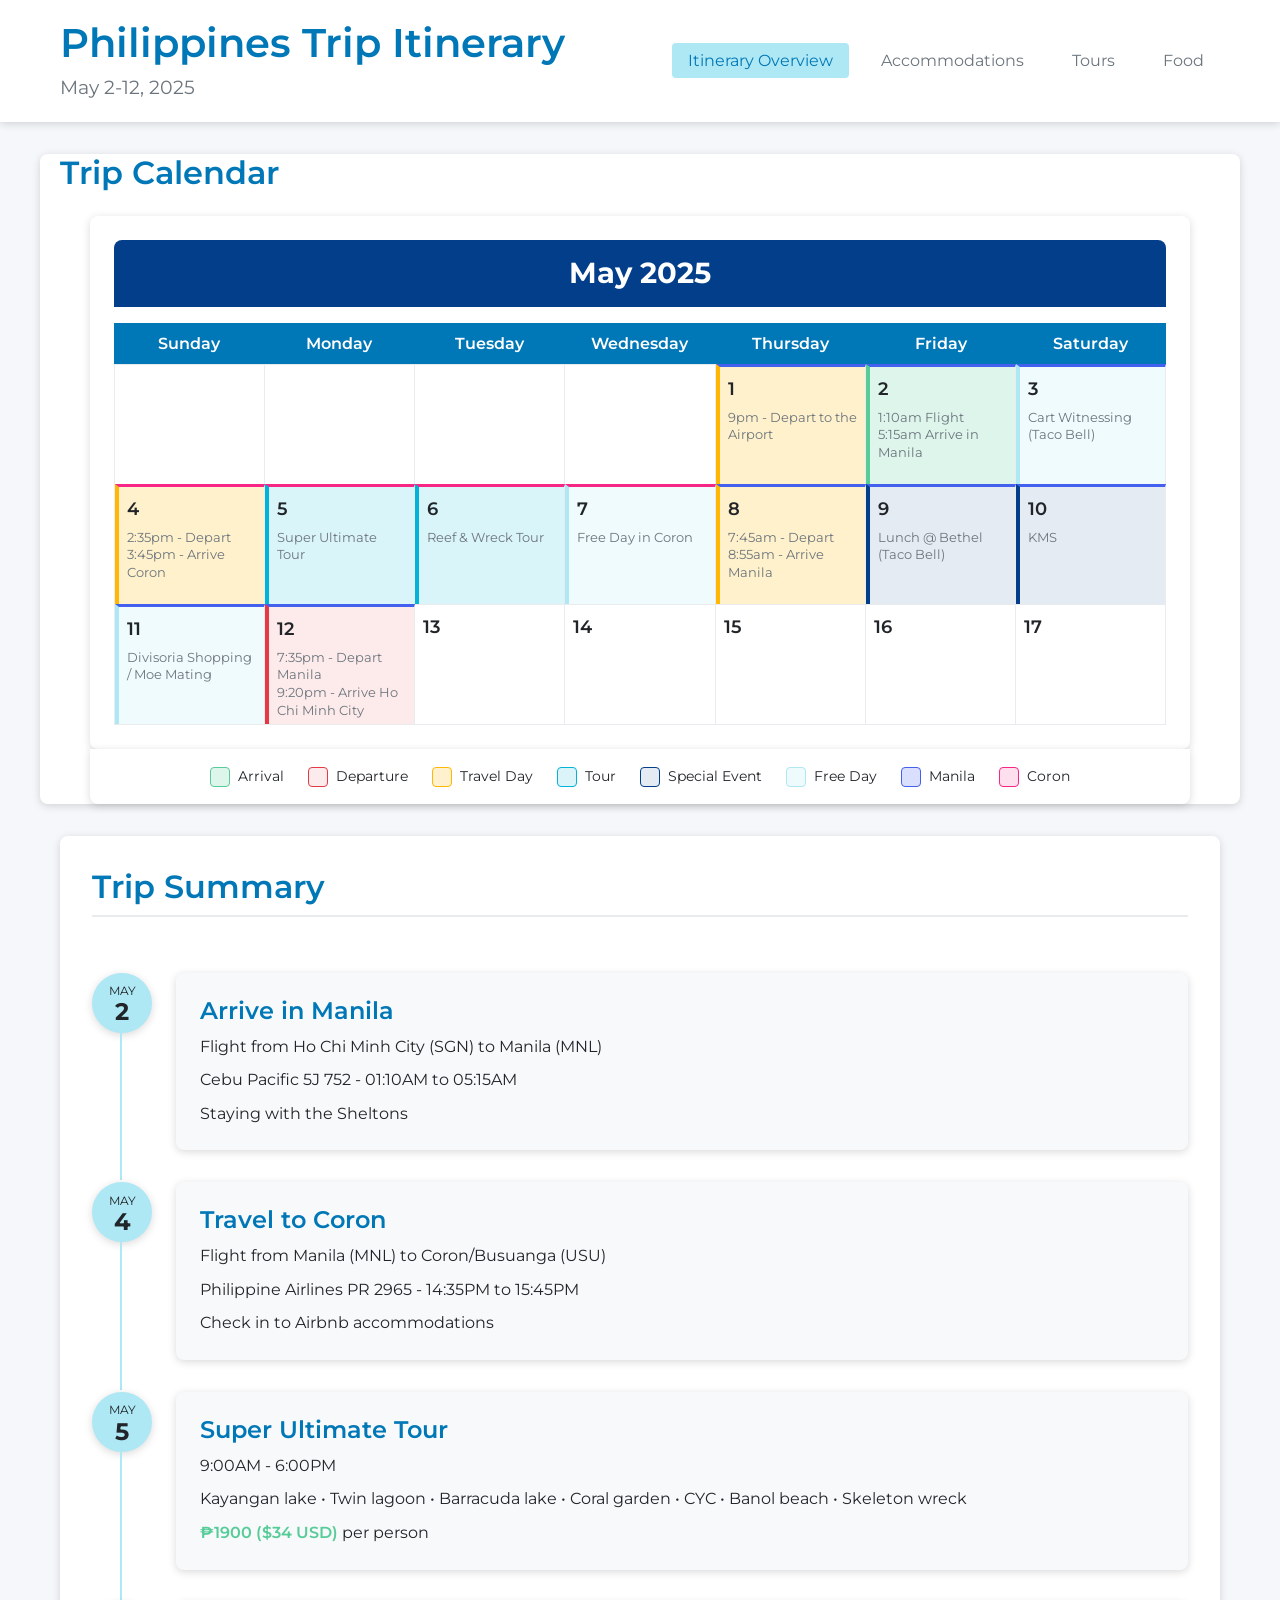
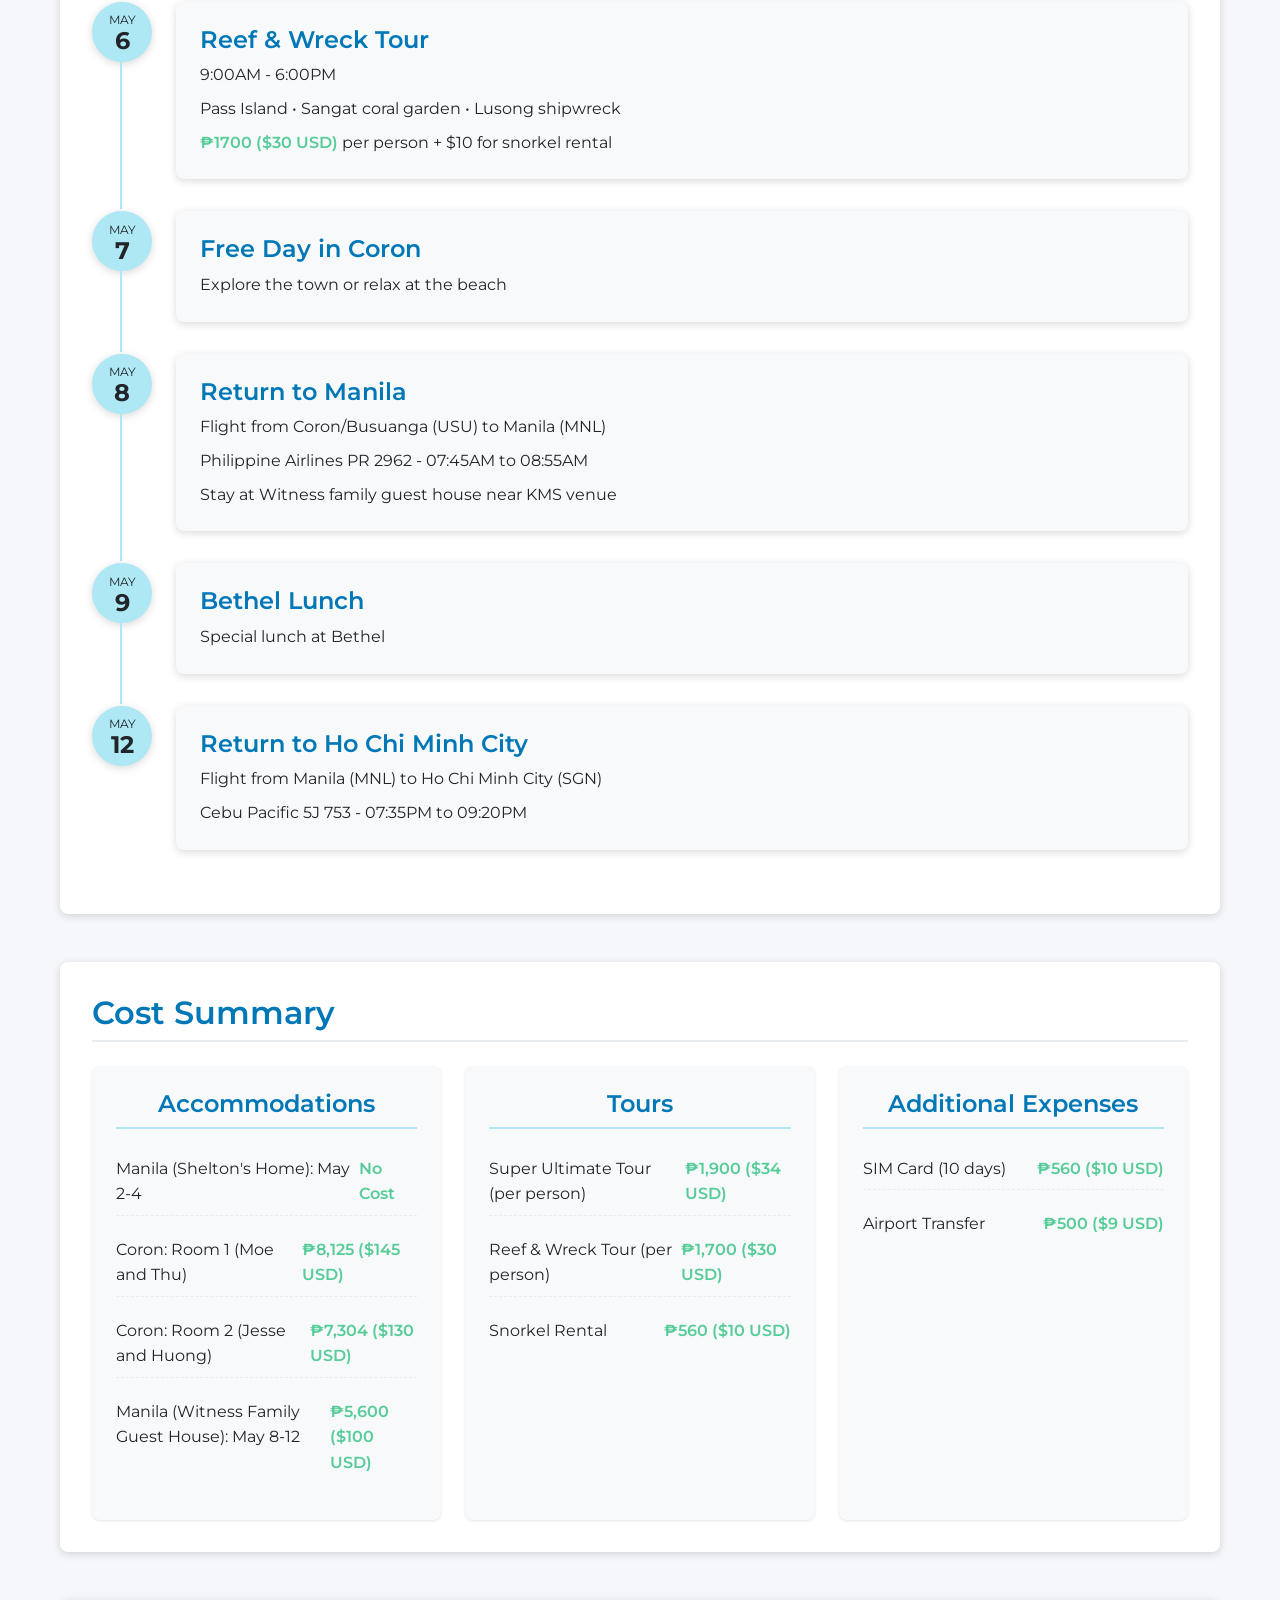
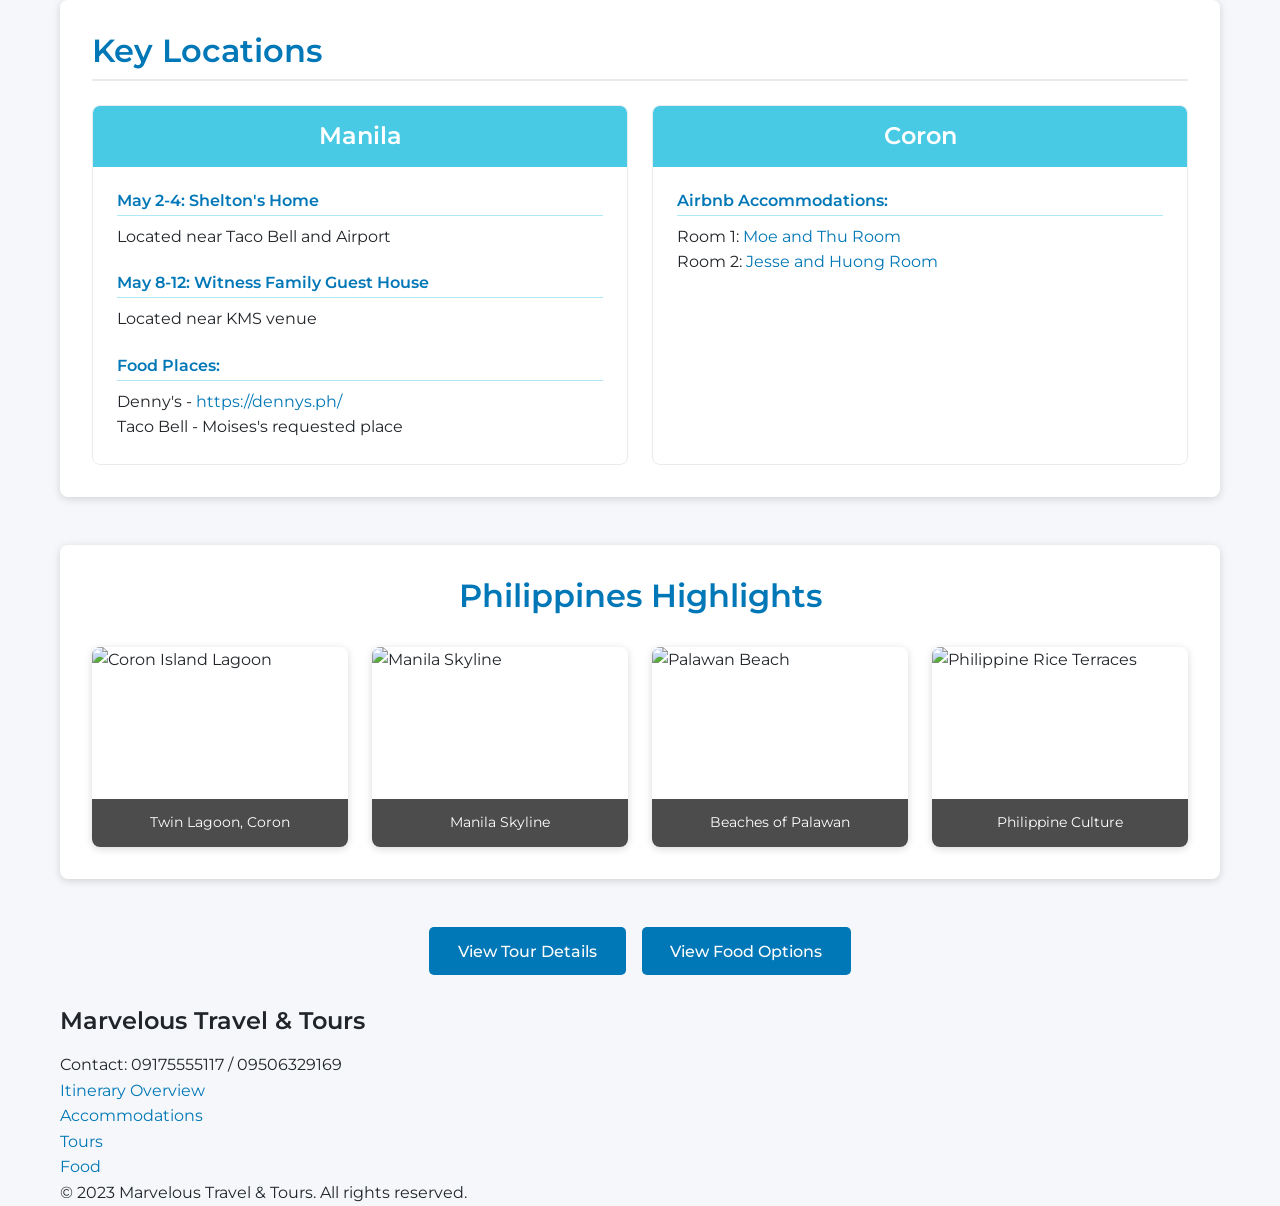
==== commit d859a5c7: "Remove Flights/Planner links & buttons, disable collapsible sections" ====
--- a/index.html
+++ b/index.html
@@ -18,11 +18,9 @@
             <nav class="main-nav">
                 <ul>
                     <li><a href="index.html" class="active">Itinerary Overview</a></li>
-                    <li><a href="flights.html">Flights</a></li>
                     <li><a href="accommodations.html">Accommodations</a></li>
                     <li><a href="tours.html">Tours</a></li>
                     <li><a href="food.html">Food</a></li>
-                    <li><a href="planner.html">Tour Planner</a></li>
                 </ul>
             </nav>
         </div>
@@ -146,7 +144,6 @@
         <section id="trip-summary" class="collapsible-section">
             <div class="section-header">
                 <h2>Trip Summary</h2>
-                <button class="toggle-btn"><i class="fas fa-chevron-down"></i></button>
             </div>
             <div class="section-content">
                 <div class="trip-timeline">
@@ -271,7 +268,6 @@
         <section id="cost-summary" class="collapsible-section">
             <div class="section-header">
                 <h2>Cost Summary</h2>
-                <button class="toggle-btn"><i class="fas fa-chevron-down"></i></button>
             </div>
             <div class="section-content">
                 <div class="cost-cards">
@@ -329,7 +325,6 @@
         <section id="key-locations" class="collapsible-section">
             <div class="section-header">
                 <h2>Key Locations</h2>
-                <button class="toggle-btn"><i class="fas fa-chevron-down"></i></button>
             </div>
             <div class="section-content">
                 <div class="location-cards">
@@ -389,7 +384,6 @@
         </section>
         
         <div class="cta-buttons">
-            <a href="flights.html" class="btn-primary">View Flight Details</a>
             <a href="tours.html" class="btn-primary">View Tour Details</a>
             <a href="food.html" class="btn-primary">View Food Options</a>
         </div>
@@ -405,7 +399,6 @@
                 <div class="footer-links">
                     <ul>
                         <li><a href="index.html">Itinerary Overview</a></li>
-                        <li><a href="flights.html">Flights</a></li>
                         <li><a href="accommodations.html">Accommodations</a></li>
                         <li><a href="tours.html">Tours</a></li>
                         <li><a href="food.html">Food</a></li>
--- a/styles.css
+++ b/styles.css
@@ -13,6 +13,10 @@
     --gray-dark: #6c757d;
     --text-color: #212529;
     --shadow: 0 2px 8px rgba(0, 0, 0, 0.15);
+    --manila-color: #4361ee;
+    --manila-light: rgba(67, 97, 238, 0.2);
+    --coron-color: #f72585;
+    --coron-light: rgba(247, 37, 133, 0.15);
 }
 
 * {
@@ -70,12 +74,13 @@
 /* Buttons */
 .btn-primary, .btn-secondary, .btn-select, .btn-book {
     display: inline-block;
-    padding: 0.5rem 1.5rem;
+    padding: 0.7rem 1.8rem;
     border-radius: 5px;
     font-weight: 500;
     cursor: pointer;
     transition: all 0.3s ease;
     border: none;
+    text-align: center;
 }
 
 .btn-primary {
@@ -115,27 +120,61 @@
     background-color: var(--secondary-color);
 }
 
-/* Header */
-header {
+/* Modern Header */
+.main-header {
     background-color: white;
     box-shadow: var(--shadow);
-    padding: 1rem 0;
-}
-
-header .container {
-    display: flex;
-    justify-content: space-between;
+    padding: 1.2rem 0;
+    position: sticky;
+    top: 0;
+    z-index: 1000;
+}
+
+.header-container {
+    max-width: 1200px;
+    margin: 0 auto;
+    padding: 0 20px;
+    display: flex;
+    flex-direction: column;
     align-items: center;
+}
+
+.header-content {
+    text-align: center;
+    margin-bottom: 1rem;
+}
+
+.header-content h1 {
+    color: var(--primary-color);
+    margin-bottom: 0.3rem;
+}
+
+.subtitle {
+    color: var(--gray-dark);
+    font-size: 1.2rem;
+}
+
+.main-nav {
+    width: 100%;
+}
+
+.main-nav ul {
+    display: flex;
+    justify-content: center;
+    gap: 1rem;
     flex-wrap: wrap;
 }
 
-.logo {
-    height: 60px;
-}
-
-.contact-info {
-    font-weight: 500;
-    color: var(--primary-color);
+.main-nav a {
+    color: var(--gray-dark);
+    padding: 0.5rem 1rem;
+    border-radius: 4px;
+    transition: all 0.3s ease;
+}
+
+.main-nav a:hover, .main-nav a.active {
+    color: var(--primary-color);
+    background-color: var(--light-color);
 }
 
 /* Main Content */
@@ -151,645 +190,25 @@
     padding: 2rem;
 }
 
-/* Itinerary Section */
-.bookings {
-    display: flex;
-    flex-direction: column;
-    gap: 1.5rem;
-}
-
-.booking-item {
-    border: 1px solid var(--gray);
-    border-radius: 8px;
+/* Collapsible Sections */
+.collapsible-section {
     overflow: hidden;
 }
 
-.booking-header {
-    display: flex;
-    align-items: center;
-    background-color: var(--gray-light);
-    padding: 1rem;
-    border-bottom: 1px solid var(--gray);
-}
-
-.booking-header h3 {
-    margin-bottom: 0;
-    margin-right: auto;
-}
-
-.tag {
-    padding: 0.25rem 0.75rem;
-    border-radius: 20px;
-    font-size: 0.8rem;
-    margin-right: 1rem;
-}
-
-.confirmed {
-    background-color: rgba(87, 204, 153, 0.2);
-    color: var(--success-color);
-}
-
-.booking-id {
-    font-size: 0.8rem;
-    color: var(--gray-dark);
-}
-
-.flight-info {
-    padding: 1.5rem;
-    border-bottom: 1px solid var(--gray);
-}
-
-.airline {
-    display: flex;
-    justify-content: space-between;
-    margin-bottom: 1rem;
-}
-
-.airline-logo {
-    font-weight: 600;
-    color: #d00000;
-}
-
-.airline-ref {
-    font-size: 0.8rem;
-    color: var(--gray-dark);
-}
-
-.journey {
-    display: grid;
-    grid-template-columns: 1fr auto 1fr;
-    gap: 1rem;
-    align-items: center;
-}
-
-.departure, .arrival {
-    display: flex;
-    gap: 1rem;
-}
-
-.time {
-    font-size: 1.2rem;
-    font-weight: 600;
-}
-
-.airport {
-    font-weight: 500;
-}
-
-.airport-name {
-    font-size: 0.85rem;
-    color: var(--gray-dark);
-}
-
-.flight-duration {
-    font-size: 0.9rem;
-    padding: 0.3rem 0.8rem;
-    background-color: var(--gray-light);
-    border-radius: 20px;
-    text-align: center;
-}
-
-.action-buttons {
-    display: flex;
-    gap: 1rem;
-    padding: 1rem;
-    border-bottom: 1px solid var(--gray);
-}
-
-.activity-suggestions {
-    padding: 1rem;
-}
-
-.activity-suggestions h4 {
-    margin-bottom: 1rem;
-    color: var(--gray-dark);
-    font-size: 1rem;
-    display: flex;
-    align-items: center;
-    justify-content: space-between;
-    cursor: pointer;
-}
-
-.activity-suggestions h4::after {
-    content: "▼";
-    font-size: 0.8rem;
-}
-
-.activity-card {
-    display: flex;
-    gap: 1rem;
-    border: 1px solid var(--gray);
-    border-radius: 8px;
-    overflow: hidden;
-}
-
-.activity-card img {
-    width: 120px;
-    height: 90px;
-    object-fit: cover;
-}
-
-.activity-info {
-    padding: 0.8rem;
-    display: flex;
-    flex-direction: column;
-    justify-content: space-between;
-}
-
-.activity-info h5 {
-    margin-bottom: 0.5rem;
-    font-size: 0.9rem;
-}
-
-.rating {
-    color: #ff9500;
-    font-size: 0.9rem;
-}
-
-/* Tour Planner Section */
-.tour-selector {
-    display: grid;
-    grid-template-columns: 2fr 1fr;
-    gap: 2rem;
-}
-
-.tours-grid {
-    display: grid;
-    grid-template-columns: repeat(auto-fill, minmax(300px, 1fr));
-    gap: 1.5rem;
-    margin-top: 1.5rem;
-}
-
-.tour-card {
-    border: 1px solid var(--gray);
-    border-radius: 8px;
-    padding: 1.5rem;
-    transition: all 0.3s ease;
-}
-
-.tour-card:hover {
-    transform: translateY(-5px);
-    box-shadow: var(--shadow);
-}
-
-.tour-card h4 {
-    color: var(--primary-color);
-}
-
-.tour-time {
-    color: var(--gray-dark);
-    font-size: 0.9rem;
-    margin-bottom: 0.5rem;
-}
-
-.tour-price {
-    font-weight: 600;
-    margin-bottom: 1rem;
-}
-
-.tour-details {
-    margin-top: 1rem;
-    padding-top: 1rem;
-    border-top: 1px solid var(--gray);
-    font-size: 0.9rem;
-}
-
-/* Tour Summary */
-.tour-summary {
-    background-color: var(--gray-light);
-    padding: 1.5rem;
-    border-radius: 8px;
-    position: sticky;
-    top: 2rem;
-}
-
-.selected-tours {
-    margin: 1rem 0;
-    min-height: 100px;
-}
-
-.empty-state {
-    color: var(--gray-dark);
-    text-align: center;
-    padding: 2rem 0;
-}
-
-.summary-details {
-    border-top: 1px solid var(--gray);
-    padding-top: 1rem;
-}
-
-.summary-item, .total {
-    display: flex;
-    justify-content: space-between;
-    margin-bottom: 0.5rem;
-}
-
-.total {
-    font-weight: 600;
-    font-size: 1.1rem;
-    margin-top: 1rem;
-    border-top: 1px solid var(--gray);
-    padding-top: 1rem;
-}
-
-/* Tour Prices Section */
-.price-tables {
-    display: flex;
-    flex-direction: column;
-    gap: 2rem;
-}
-
-table {
-    width: 100%;
-    border-collapse: collapse;
-    margin-top: 1rem;
-}
-
-th, td {
-    padding: 0.75rem 1rem;
-    text-align: left;
-    border-bottom: 1px solid var(--gray);
-}
-
-th {
-    background-color: var(--primary-color);
-    color: white;
-}
-
-tbody tr:nth-child(even) {
-    background-color: var(--gray-light);
-}
-
-/* Responsive styles for the price tables */
-@media (max-width: 768px) {
-    table {
-        display: block;
-        overflow-x: auto;
-    }
-}
-
-/* Footer */
-footer {
-    background-color: var(--dark-color);
-    color: white;
-    padding: 2rem 0 1rem;
-}
-
-.footer-content {
-    display: flex;
-    justify-content: space-between;
-    margin-bottom: 2rem;
-}
-
-.company-info {
-    max-width: 300px;
-}
-
-.footer-logo {
-    height: 50px;
-    margin-bottom: 1rem;
-}
-
-.footer-links ul {
-    display: flex;
-    gap: 2rem;
-}
-
-.footer-links a {
-    color: white;
-}
-
-.footer-links a:hover {
-    color: var(--light-color);
-}
-
-.copyright {
-    text-align: center;
-    padding-top: 1rem;
-    border-top: 1px solid rgba(255, 255, 255, 0.1);
-    font-size: 0.9rem;
-}
-
-/* Responsive adjustments */
-@media (max-width: 992px) {
-    .tour-selector {
-        grid-template-columns: 1fr;
-    }
-    
-    .tour-summary {
-        position: static;
-        margin-top: 2rem;
-    }
-}
-
-@media (max-width: 768px) {
-    header .container {
-        flex-direction: column;
-        text-align: center;
-        gap: 1rem;
-    }
-    
-    .footer-content {
-        flex-direction: column;
-        gap: 2rem;
-    }
-    
-    .footer-links ul {
-        flex-direction: column;
-        gap: 1rem;
-    }
-}
-
-/* Tour Selection Styling */
-.tour-card.selected {
-    border-color: var(--success-color);
-    background-color: rgba(87, 204, 153, 0.1);
-    box-shadow: 0 0 0 2px var(--success-color);
-}
-
-.selected-tour-item {
+.section-header {
     display: flex;
     justify-content: space-between;
     align-items: center;
-    border: 1px solid var(--gray);
-    border-radius: 8px;
-    padding: 1rem;
-    margin-bottom: 1rem;
-    background-color: white;
-}
-
-.tour-info h4 {
-    margin-bottom: 0.25rem;
-    font-size: 1rem;
-    color: var(--primary-color);
-}
-
-.tour-info p {
-    margin: 0;
-    font-size: 0.85rem;
-    color: var(--gray-dark);
-}
-
-.tour-actions {
-    display: flex;
-    align-items: center;
-    gap: 1rem;
-}
-
-.tour-price {
-    font-weight: 600;
-}
-
-.btn-remove {
-    background: none;
-    border: none;
-    color: var(--danger-color);
-    cursor: pointer;
-    font-weight: bold;
-    font-size: 1rem;
-    padding: 0.2rem 0.5rem;
-    border-radius: 50%;
-    transition: all 0.2s ease;
-}
-
-.btn-remove:hover {
-    background-color: var(--danger-color);
-    color: white;
-}
-
-.summary-item {
-    cursor: pointer;
-    padding: 0.5rem;
-    border-radius: 4px;
-    transition: background-color 0.2s ease;
-}
-
-.summary-item:hover {
-    background-color: var(--gray);
-}
-
-/* Activity suggestion collapsed state */
-.activity-suggestions h4.collapsed::after {
-    content: "▲";
-}
-
-/* Complete Travel Itinerary Section */
-#complete-itinerary {
-    margin-bottom: 3rem;
-}
-
-.flight-cards {
-    display: flex;
-    flex-direction: column;
-    gap: 2rem;
-    margin-bottom: 2.5rem;
-}
-
-.flight-card {
-    border: 1px solid var(--gray);
-    border-radius: 8px;
-    overflow: hidden;
-    box-shadow: var(--shadow);
-}
-
-.flight-card h3 {
-    background-color: var(--accent-color);
-    color: white;
-    margin: 0;
-    padding: 1rem;
-    font-size: 1.3rem;
-}
-
-.flight-details {
-    padding: 1.5rem;
-}
-
-.flight-info-full {
-    display: flex;
-    flex-direction: column;
-    gap: 1rem;
-}
-
-.airline-details, .passenger-info {
-    padding-bottom: 1rem;
-    border-bottom: 1px dashed var(--gray);
-}
-
-.route-details {
-    display: grid;
-    grid-template-columns: 1fr auto 1fr;
-    gap: 1.5rem;
-    align-items: center;
-}
-
-.departure-details, .arrival-details {
-    display: flex;
-    flex-direction: column;
-    gap: 0.5rem;
-}
-
-.departure-details h4, .arrival-details h4 {
-    margin-bottom: 0.5rem;
-    color: var(--primary-color);
-}
-
-.flight-time {
-    font-size: 1.2rem;
-    font-weight: 600;
-    text-align: center;
-    padding: 1rem;
-    background-color: var(--light-color);
-    border-radius: 50%;
-    width: 70px;
-    height: 70px;
-    display: flex;
-    align-items: center;
-    justify-content: center;
-}
-
-/* Accommodations */
-.accommodations {
-    margin-bottom: 2.5rem;
-}
-
-.accommodation-cards {
-    display: flex;
-    flex-direction: column;
-    gap: 1.5rem;
-    margin-top: 1.5rem;
-}
-
-.accommodation-card {
-    border: 1px solid var(--gray);
-    border-radius: 8px;
-    padding: 1.5rem;
-    box-shadow: var(--shadow);
-}
-
-.accommodation-card h4 {
-    color: var(--primary-color);
-    border-bottom: 2px solid var(--light-color);
     padding-bottom: 0.5rem;
-    margin-bottom: 1rem;
-}
-
-.coron-rooms {
-    display: grid;
-    grid-template-columns: 1fr 1fr;
-    gap: 1.5rem;
-    margin-top: 1rem;
-}
-
-.room {
-    border: 1px solid var(--gray);
-    border-radius: 8px;
-    padding: 1rem;
-    background-color: var(--gray-light);
-}
-
-.room h5 {
-    color: var(--primary-color);
-    margin-bottom: 1rem;
-}
-
-.room a {
-    word-break: break-all;
-}
-
-/* Tour Bookings */
-.tour-bookings {
-    margin-bottom: 2.5rem;
-}
-
-.booked-tours {
-    display: flex;
-    flex-direction: column;
-    gap: 1.5rem;
-    margin-top: 1.5rem;
-    margin-bottom: 1.5rem;
-}
-
-.booked-tour {
-    border: 1px solid var(--gray);
-    border-radius: 8px;
-    overflow: hidden;
-    box-shadow: var(--shadow);
-}
-
-.tour-header {
-    display: flex;
-    justify-content: space-between;
-    align-items: center;
-    background-color: var(--accent-color);
-    color: white;
-    padding: 1rem;
-}
-
-.tour-header h4, .tour-header p {
-    margin: 0;
-}
-
-.tour-body {
-    padding: 1rem;
-}
-
-.tour-time {
-    font-weight: 600;
-    color: var(--primary-color);
-    margin-bottom: 0.5rem;
-}
-
-.tour-locations {
-    margin-bottom: 1rem;
-    line-height: 1.5;
-}
-
-.tour-extras {
-    font-style: italic;
-    color: var(--gray-dark);
-    border-top: 1px dashed var(--gray);
-    padding-top: 0.5rem;
-}
-
-.additional-items {
-    display: flex;
-    gap: 1rem;
-    flex-wrap: wrap;
-}
-
-.additional-items .item {
-    background-color: #57cc9930;
-    border-radius: 8px;
-    padding: 1rem;
-    min-width: 200px;
-}
-
-/* Food Places */
-.food-places {
-    margin-bottom: 2rem;
-}
-
-.food-item {
-    border-left: 4px solid var(--success-color);
-    padding: 0.5rem 1rem;
-    margin: 1rem 0;
-}
-
-/* Responsive adjustments for the new sections */
-@media (max-width: 768px) {
-    .route-details {
-        grid-template-columns: 1fr;
-        gap: 1rem;
-    }
-    
-    .flight-time {
-        margin: 1rem auto;
-    }
-    
-    .coron-rooms {
-        grid-template-columns: 1fr;
-    }
+    border-bottom: 2px solid var(--gray);
+}
+
+.section-header h2 {
+    margin-bottom: 0;
+}
+
+.section-content {
+    padding-top: 1.5rem;
 }
 
 /* Calendar Styles */
@@ -840,8 +259,8 @@
 }
 
 .calendar-cell {
-    height: 100px;
-    padding: 5px;
+    height: 120px;
+    padding: 8px;
     border-right: 1px solid var(--gray);
     border-top: 1px solid var(--gray);
     position: relative;
@@ -895,6 +314,25 @@
 .free-day {
     background-color: rgba(173, 232, 244, 0.2);
     border-left: 4px solid var(--light-color);
+}
+
+/* Manila and Coron Styles */
+.manila-day {
+    border-top: 3px solid var(--manila-color);
+}
+
+.coron-day {
+    border-top: 3px solid var(--coron-color);
+}
+
+.color-marker.manila-day {
+    background-color: var(--manila-light);
+    border: 1px solid var(--manila-color);
+}
+
+.color-marker.coron-day {
+    background-color: var(--coron-light);
+    border: 1px solid var(--coron-color);
 }
 
 /* Calendar Legend */
@@ -921,40 +359,98 @@
 
 .color-marker {
     display: inline-block;
-    width: 16px;
-    height: 16px;
+    width: 20px;
+    height: 20px;
+    margin-right: 8px;
     border-radius: 4px;
-    margin-right: 8px;
+    border: 1px solid #ddd;
 }
 
 .color-marker.arrival-day {
-    background-color: rgba(87, 204, 153, 0.5);
+    background-color: rgba(87, 204, 153, 0.2);
     border: 1px solid var(--success-color);
 }
 
 .color-marker.departure-day {
-    background-color: rgba(230, 57, 70, 0.3);
+    background-color: rgba(230, 57, 70, 0.1);
     border: 1px solid var(--danger-color);
 }
 
 .color-marker.travel-day {
-    background-color: rgba(255, 183, 3, 0.4);
+    background-color: rgba(255, 183, 3, 0.2);
     border: 1px solid var(--warning-color);
 }
 
 .color-marker.tour-day {
-    background-color: rgba(72, 202, 228, 0.4);
+    background-color: rgba(72, 202, 228, 0.2);
     border: 1px solid var(--secondary-color);
 }
 
 .color-marker.event-day {
-    background-color: rgba(2, 62, 138, 0.3);
+    background-color: rgba(2, 62, 138, 0.1);
     border: 1px solid var(--dark-color);
 }
 
 .color-marker.free-day {
-    background-color: rgba(173, 232, 244, 0.4);
+    background-color: rgba(173, 232, 244, 0.2);
     border: 1px solid var(--light-color);
+}
+
+/* Image Gallery */
+.featured-images {
+    margin-bottom: 3rem;
+}
+
+.featured-images h2 {
+    text-align: center;
+    margin-bottom: 2rem;
+    color: var(--primary-color);
+}
+
+.image-gallery {
+    display: grid;
+    grid-template-columns: repeat(auto-fill, minmax(250px, 1fr));
+    gap: 1.5rem;
+}
+
+.gallery-item {
+    border-radius: 8px;
+    overflow: hidden;
+    box-shadow: var(--shadow);
+    position: relative;
+    transition: transform 0.3s ease;
+}
+
+.gallery-item:hover {
+    transform: translateY(-5px);
+}
+
+.gallery-item img {
+    width: 100%;
+    height: 200px;
+    object-fit: cover;
+    display: block;
+}
+
+.image-caption {
+    position: absolute;
+    bottom: 0;
+    left: 0;
+    width: 100%;
+    background-color: rgba(0, 0, 0, 0.7);
+    color: white;
+    padding: 0.8rem;
+    font-size: 0.9rem;
+    text-align: center;
+}
+
+/* CTA Buttons */
+.cta-buttons {
+    display: flex;
+    justify-content: center;
+    gap: 1rem;
+    margin: 2rem 0;
+    flex-wrap: wrap;
 }
 
 /* Day Details Modal */
@@ -996,60 +492,6 @@
     line-height: 1;
 }
 
-.day-details-content {
-    padding: 1.5rem;
-}
-
-.detail-section {
-    margin-bottom: 1.5rem;
-    padding-bottom: 1.5rem;
-    border-bottom: 1px solid var(--gray);
-}
-
-.detail-section:last-child {
-    border-bottom: none;
-    margin-bottom: 0;
-    padding-bottom: 0;
-}
-
-.detail-section h4 {
-    color: var(--primary-color);
-    font-size: 1.2rem;
-    margin-bottom: 0.8rem;
-}
-
-.detail-info {
-    display: flex;
-    gap: 2rem;
-    flex-wrap: wrap;
-    margin-bottom: 1rem;
-}
-
-.detail-col {
-    flex: 1;
-    min-width: 200px;
-}
-
-.detail-item {
-    margin-bottom: 1rem;
-}
-
-.detail-item-title {
-    font-weight: 600;
-    color: var(--gray-dark);
-    font-size: 0.9rem;
-    margin-bottom: 0.3rem;
-}
-
-.detail-item-content {
-    font-size: 1rem;
-}
-
-.price-info {
-    font-weight: 600;
-    color: var(--success-color);
-}
-
 @keyframes slideDown {
     from {
         opacity: 0;
@@ -1061,10 +503,95 @@
     }
 }
 
-@media (max-width: 992px) {
-    .detail-info {
-        flex-direction: column;
-        gap: 1rem;
+/* Timeline and location cards */
+.trip-timeline {
+    margin-top: 2rem;
+}
+
+.timeline-item {
+    display: flex;
+    margin-bottom: 2rem;
+    position: relative;
+}
+
+.timeline-item:not(:last-child)::after {
+    content: '';
+    position: absolute;
+    left: 28px;
+    top: 60px;
+    bottom: -30px;
+    width: 2px;
+    background-color: var(--light-color);
+}
+
+.timeline-date {
+    flex: 0 0 60px;
+    margin-right: 1.5rem;
+}
+
+.date-circle {
+    width: 60px;
+    height: 60px;
+    background-color: var(--light-color);
+    border-radius: 50%;
+    display: flex;
+    flex-direction: column;
+    justify-content: center;
+    align-items: center;
+    box-shadow: var(--shadow);
+}
+
+.month {
+    font-size: 0.75rem;
+    text-transform: uppercase;
+}
+
+.day {
+    font-size: 1.5rem;
+    font-weight: 700;
+    line-height: 1;
+}
+
+.timeline-content {
+    flex: 1;
+    background-color: var(--gray-light);
+    padding: 1.5rem;
+    border-radius: 8px;
+    box-shadow: var(--shadow);
+}
+
+.timeline-content h3 {
+    color: var(--primary-color);
+    margin-bottom: 0.5rem;
+}
+
+.timeline-content p {
+    margin-bottom: 0.5rem;
+}
+
+.timeline-content p:last-child {
+    margin-bottom: 0;
+}
+
+.price {
+    font-weight: 600;
+    color: var(--success-color);
+}
+
+/* Responsive adjustments */
+@media (min-width: 992px) {
+    .header-container {
+        flex-direction: row;
+        justify-content: space-between;
+    }
+    
+    .header-content {
+        margin-bottom: 0;
+        text-align: left;
+    }
+    
+    .main-nav {
+        width: auto;
     }
 }
 
@@ -1074,7 +601,8 @@
     }
     
     .calendar-cell {
-        height: 80px;
+        height: 100px;
+        padding: 5px;
     }
     
     .date-number {
@@ -1083,6 +611,34 @@
     
     .event-preview {
         font-size: 0.7rem;
+    }
+    
+    .timeline-item {
+        flex-direction: column;
+    }
+    
+    .timeline-date {
+        margin-right: 0;
+        margin-bottom: 1rem;
+    }
+    
+    .timeline-item:not(:last-child)::after {
+        left: 28px;
+        top: 60px;
+        bottom: auto;
+        height: 30px;
+    }
+    
+    .gallery-item img {
+        height: 160px;
+    }
+    
+    .cta-buttons {
+        flex-direction: column;
+    }
+    
+    .btn-primary {
+        width: 100%;
     }
 }
 
@@ -1092,7 +648,7 @@
     }
     
     .calendar-cell {
-        height: 70px;
+        height: 80px;
         padding: 3px;
     }
     
@@ -1112,221 +668,78 @@
     }
 }
 
-/* Tour Summary Card */
-.tour-summary-card {
+/* Cost Summary */
+.cost-cards {
+    display: grid;
+    grid-template-columns: repeat(auto-fill, minmax(300px, 1fr));
+    gap: 1.5rem;
+}
+
+.cost-card {
     background-color: var(--gray-light);
     border-radius: 8px;
     padding: 1.5rem;
-    margin: 2rem 0;
-    box-shadow: var(--shadow);
-}
-
-.tour-summary-card h3 {
+    box-shadow: 0 1px 3px rgba(0, 0, 0, 0.1);
+}
+
+.cost-card h3 {
     color: var(--primary-color);
     margin-bottom: 1.2rem;
     text-align: center;
-}
-
-.summary-details {
-    display: flex;
-    flex-direction: column;
-    gap: 0.8rem;
-}
-
-.summary-row {
+    border-bottom: 2px solid var(--light-color);
+    padding-bottom: 0.5rem;
+}
+
+.cost-item {
     display: flex;
     justify-content: space-between;
+    margin-bottom: 0.8rem;
     padding: 0.5rem 0;
-    border-bottom: 1px solid var(--gray);
-}
-
-.summary-row.total {
-    border-top: 2px solid var(--primary-color);
+    border-bottom: 1px dashed var(--gray);
+}
+
+.cost-item:last-child {
     border-bottom: none;
-    font-weight: 700;
-    font-size: 1.1rem;
-    margin-top: 0.5rem;
-    padding-top: 1rem;
-}
-
-.price {
-    font-weight: 600;
-    color: var(--success-color);
-}
-
-.tour-notes {
-    background-color: rgba(255, 183, 3, 0.1);
-    border-left: 4px solid var(--warning-color);
-    padding: 1.2rem 1.5rem;
-    border-radius: 0 8px 8px 0;
-    margin: 2rem 0;
-}
-
-.tour-notes h4 {
-    color: var(--warning-color);
-    margin-bottom: 0.8rem;
-}
-
-.tour-notes ul {
-    list-style-type: disc;
-    padding-left: 1.5rem;
-}
-
-.tour-notes li {
-    margin-bottom: 0.5rem;
-}
-
-.section-intro {
-    font-size: 1.1rem;
-    margin-bottom: 2rem;
-    color: var(--gray-dark);
-}
-
-/* Tour Price Details */
-.tour-price-details {
-    margin: 1rem 0;
-    padding: 0.8rem;
-    background-color: rgba(87, 204, 153, 0.1);
-    border-radius: 4px;
-    display: flex;
-    align-items: center;
+}
+
+/* Key Locations */
+.location-cards {
+    display: flex;
     flex-wrap: wrap;
-    gap: 0.8rem;
-}
-
-.price-label {
-    font-weight: 600;
-    color: var(--gray-dark);
-}
-
-.price-amount {
-    font-size: 1.1rem;
-    font-weight: 700;
-    color: var(--success-color);
-}
-
-.price-note {
-    font-size: 0.9rem;
-    color: var(--gray-dark);
-}
-
-/* Food Places */
-.food-places-section {
-    margin-top: 3rem;
-}
-
-.food-cards {
-    display: grid;
-    grid-template-columns: repeat(auto-fill, minmax(300px, 1fr));
-    gap: 2rem;
-    margin-top: 1.5rem;
-}
-
-.food-card {
+    gap: 1.5rem;
+}
+
+.location-card {
+    flex: 1;
+    min-width: 300px;
     border: 1px solid var(--gray);
     border-radius: 8px;
     overflow: hidden;
-    box-shadow: var(--shadow);
-    transition: transform 0.3s ease;
-}
-
-.food-card:hover {
-    transform: translateY(-5px);
-}
-
-.food-card-header {
+}
+
+.location-card h3 {
     background-color: var(--accent-color);
     color: white;
+    margin: 0;
     padding: 1rem;
-}
-
-.food-card-header h4 {
-    margin: 0;
-    font-size: 1.2rem;
-}
-
-.food-card-body {
-    padding: 1.2rem;
-}
-
-.food-details {
-    margin-bottom: 1rem;
-}
-
-.food-detail-item {
-    display: flex;
-    margin-bottom: 0.6rem;
-}
-
-.food-detail-icon {
-    width: 24px;
-    margin-right: 0.8rem;
-    color: var(--primary-color);
-}
-
-.food-detail-text {
-    flex: 1;
-    font-size: 0.95rem;
-}
-
-.food-card-actions {
-    margin-top: 1.2rem;
     text-align: center;
 }
 
-.btn-map {
-    display: inline-block;
-    background-color: var(--primary-color);
-    color: white;
-    padding: 0.6rem 1.2rem;
-    border-radius: 4px;
-    text-decoration: none;
-    transition: background-color 0.3s ease;
-}
-
-.btn-map:hover {
-    background-color: var(--dark-color);
-}
-
-.food-tips {
-    margin-top: 3rem;
-    background-color: rgba(0, 119, 182, 0.08);
-    border-radius: 8px;
-    padding: 1.5rem 2rem;
-    border-left: 5px solid var(--primary-color);
-}
-
-.food-tips h3 {
-    color: var(--primary-color);
-    margin-bottom: 1rem;
-}
-
-.food-tips ul {
-    list-style-type: none;
-    padding: 0;
-}
-
-.food-tips li {
-    padding: 0.6rem 0;
-    position: relative;
-    padding-left: 1.5rem;
-    border-bottom: 1px dashed rgba(0, 119, 182, 0.2);
-}
-
-.food-tips li:last-child {
-    border-bottom: none;
-}
-
-.food-tips li:before {
-    content: '•';
-    color: var(--primary-color);
-    font-weight: bold;
-    position: absolute;
-    left: 0.25rem;
-}
-
-@media (max-width: 768px) {
-    .food-tips {
-        padding: 1.2rem;
-    }
+.location-details {
+    padding: 1.5rem;
+}
+
+.location-item {
+    margin-bottom: 1.5rem;
+}
+
+.location-item:last-child {
+    margin-bottom: 0;
+}
+
+.location-item h4 {
+    color: var(--primary-color);
+    margin-bottom: 0.5rem;
+    border-bottom: 1px solid var(--light-color);
+    padding-bottom: 0.3rem;
 } 
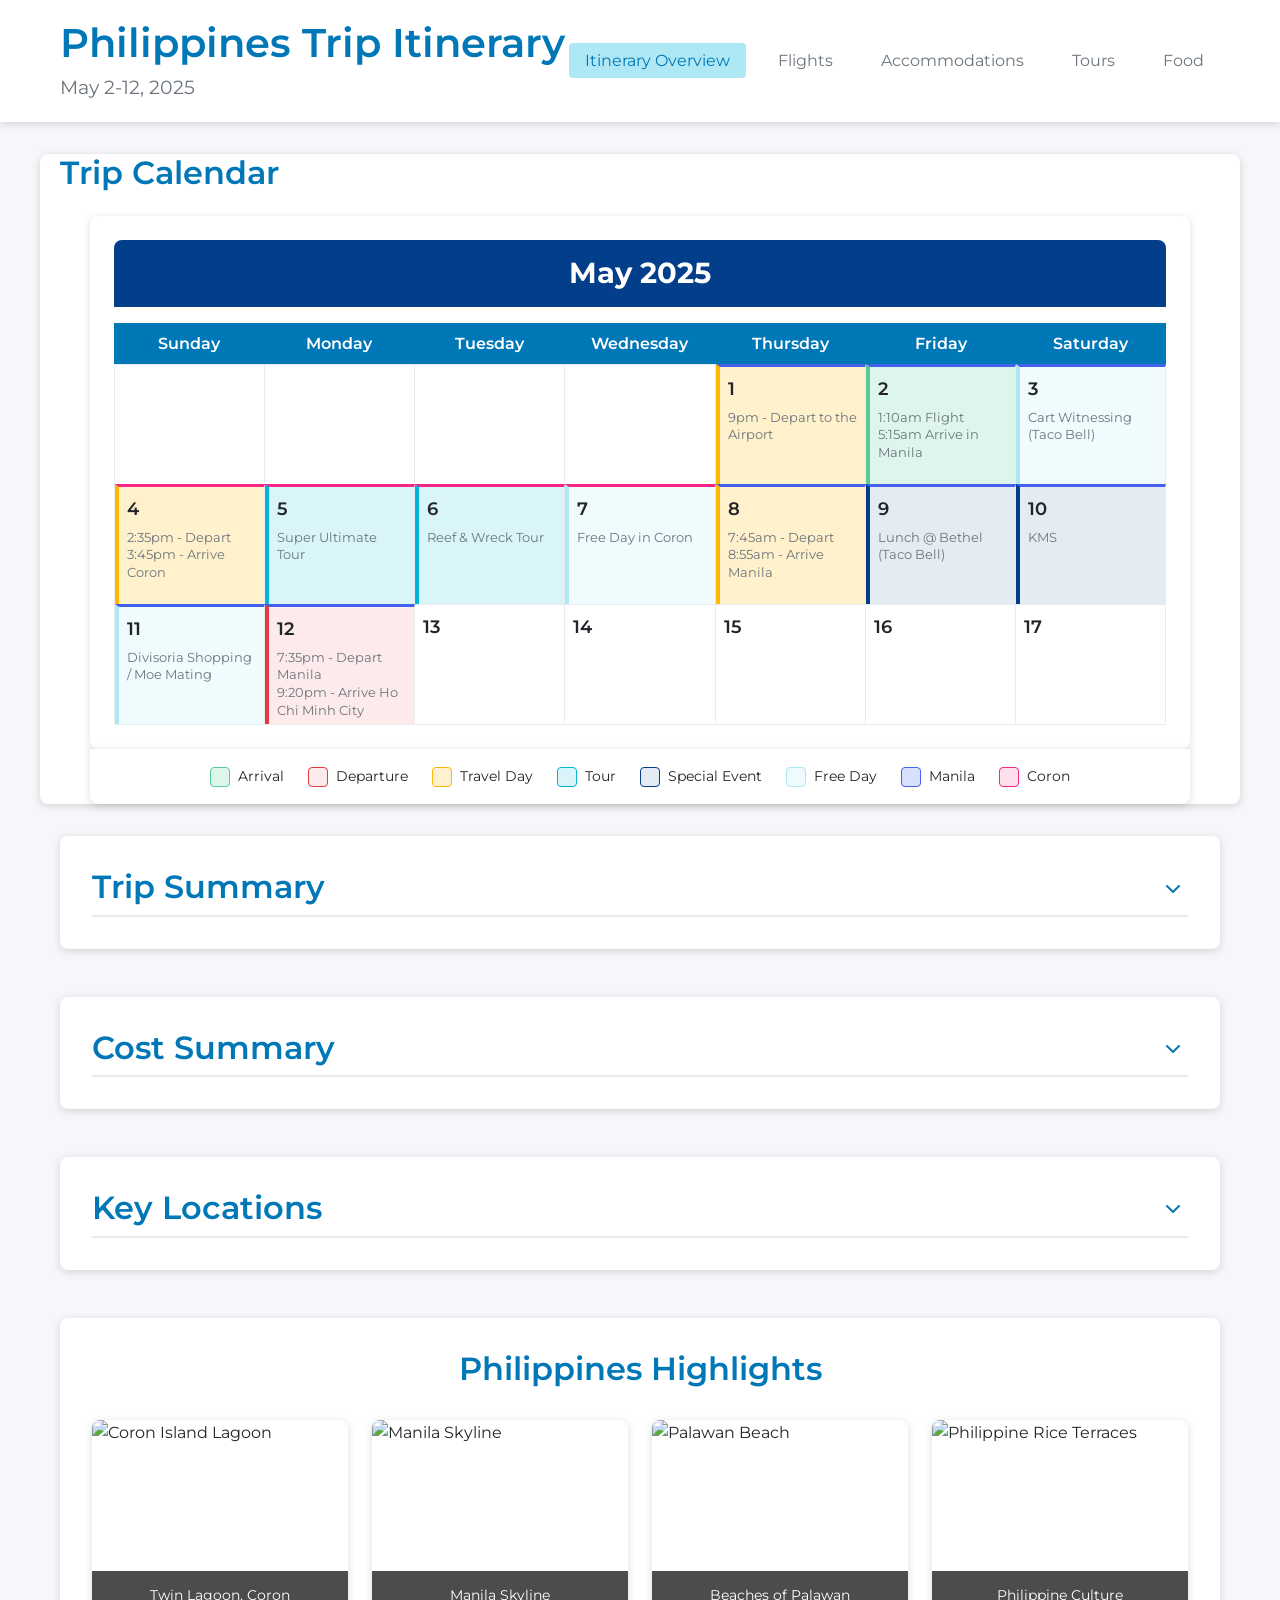
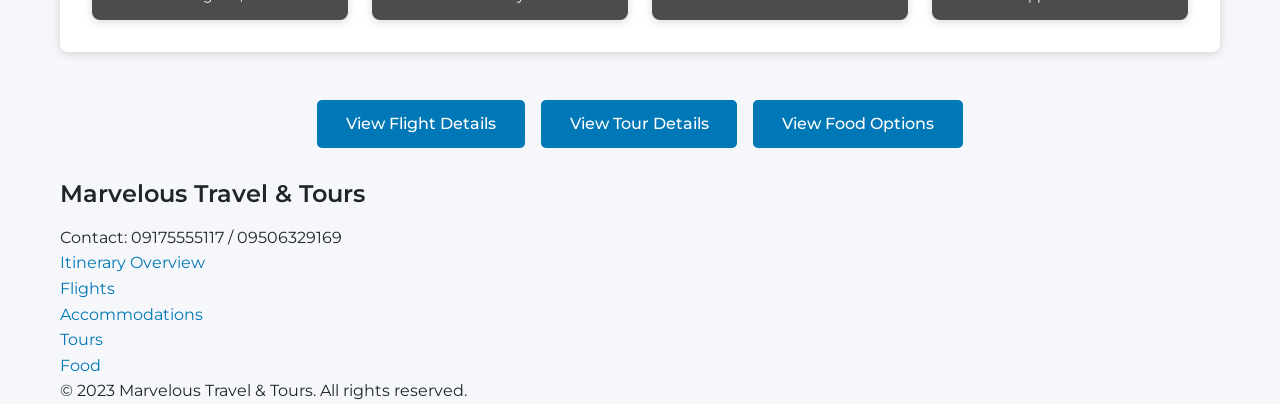
==== commit 30b95e86: "Restore collapsible sections and add flights.html page" ====
--- a/index.html
+++ b/index.html
@@ -18,6 +18,7 @@
             <nav class="main-nav">
                 <ul>
                     <li><a href="index.html" class="active">Itinerary Overview</a></li>
+                    <li><a href="flights.html">Flights</a></li>
                     <li><a href="accommodations.html">Accommodations</a></li>
                     <li><a href="tours.html">Tours</a></li>
                     <li><a href="food.html">Food</a></li>
@@ -144,6 +145,7 @@
         <section id="trip-summary" class="collapsible-section">
             <div class="section-header">
                 <h2>Trip Summary</h2>
+                <button class="toggle-btn"><i class="fas fa-chevron-down"></i></button>
             </div>
             <div class="section-content">
                 <div class="trip-timeline">
@@ -268,6 +270,7 @@
         <section id="cost-summary" class="collapsible-section">
             <div class="section-header">
                 <h2>Cost Summary</h2>
+                <button class="toggle-btn"><i class="fas fa-chevron-down"></i></button>
             </div>
             <div class="section-content">
                 <div class="cost-cards">
@@ -325,6 +328,7 @@
         <section id="key-locations" class="collapsible-section">
             <div class="section-header">
                 <h2>Key Locations</h2>
+                <button class="toggle-btn"><i class="fas fa-chevron-down"></i></button>
             </div>
             <div class="section-content">
                 <div class="location-cards">
@@ -384,6 +388,7 @@
         </section>
         
         <div class="cta-buttons">
+            <a href="flights.html" class="btn-primary">View Flight Details</a>
             <a href="tours.html" class="btn-primary">View Tour Details</a>
             <a href="food.html" class="btn-primary">View Food Options</a>
         </div>
@@ -399,6 +404,7 @@
                 <div class="footer-links">
                     <ul>
                         <li><a href="index.html">Itinerary Overview</a></li>
+                        <li><a href="flights.html">Flights</a></li>
                         <li><a href="accommodations.html">Accommodations</a></li>
                         <li><a href="tours.html">Tours</a></li>
                         <li><a href="food.html">Food</a></li>
--- a/styles.css
+++ b/styles.css
@@ -207,7 +207,38 @@
     margin-bottom: 0;
 }
 
+.toggle-btn {
+    background: none;
+    border: none;
+    color: var(--primary-color);
+    font-size: 1.2rem;
+    cursor: pointer;
+    transition: transform 0.3s ease;
+    width: 30px;
+    height: 30px;
+    display: flex;
+    align-items: center;
+    justify-content: center;
+}
+
+.toggle-btn i {
+    font-size: 1rem;
+    transition: transform 0.3s ease;
+}
+
+.collapsible-section.active .toggle-btn i {
+    transform: rotate(180deg);
+}
+
 .section-content {
+    max-height: 0;
+    overflow: hidden;
+    transition: max-height 0.5s ease;
+    padding: 0; /* Reset padding */
+}
+
+.collapsible-section.active .section-content {
+    max-height: 5000px;
     padding-top: 1.5rem;
 }
 
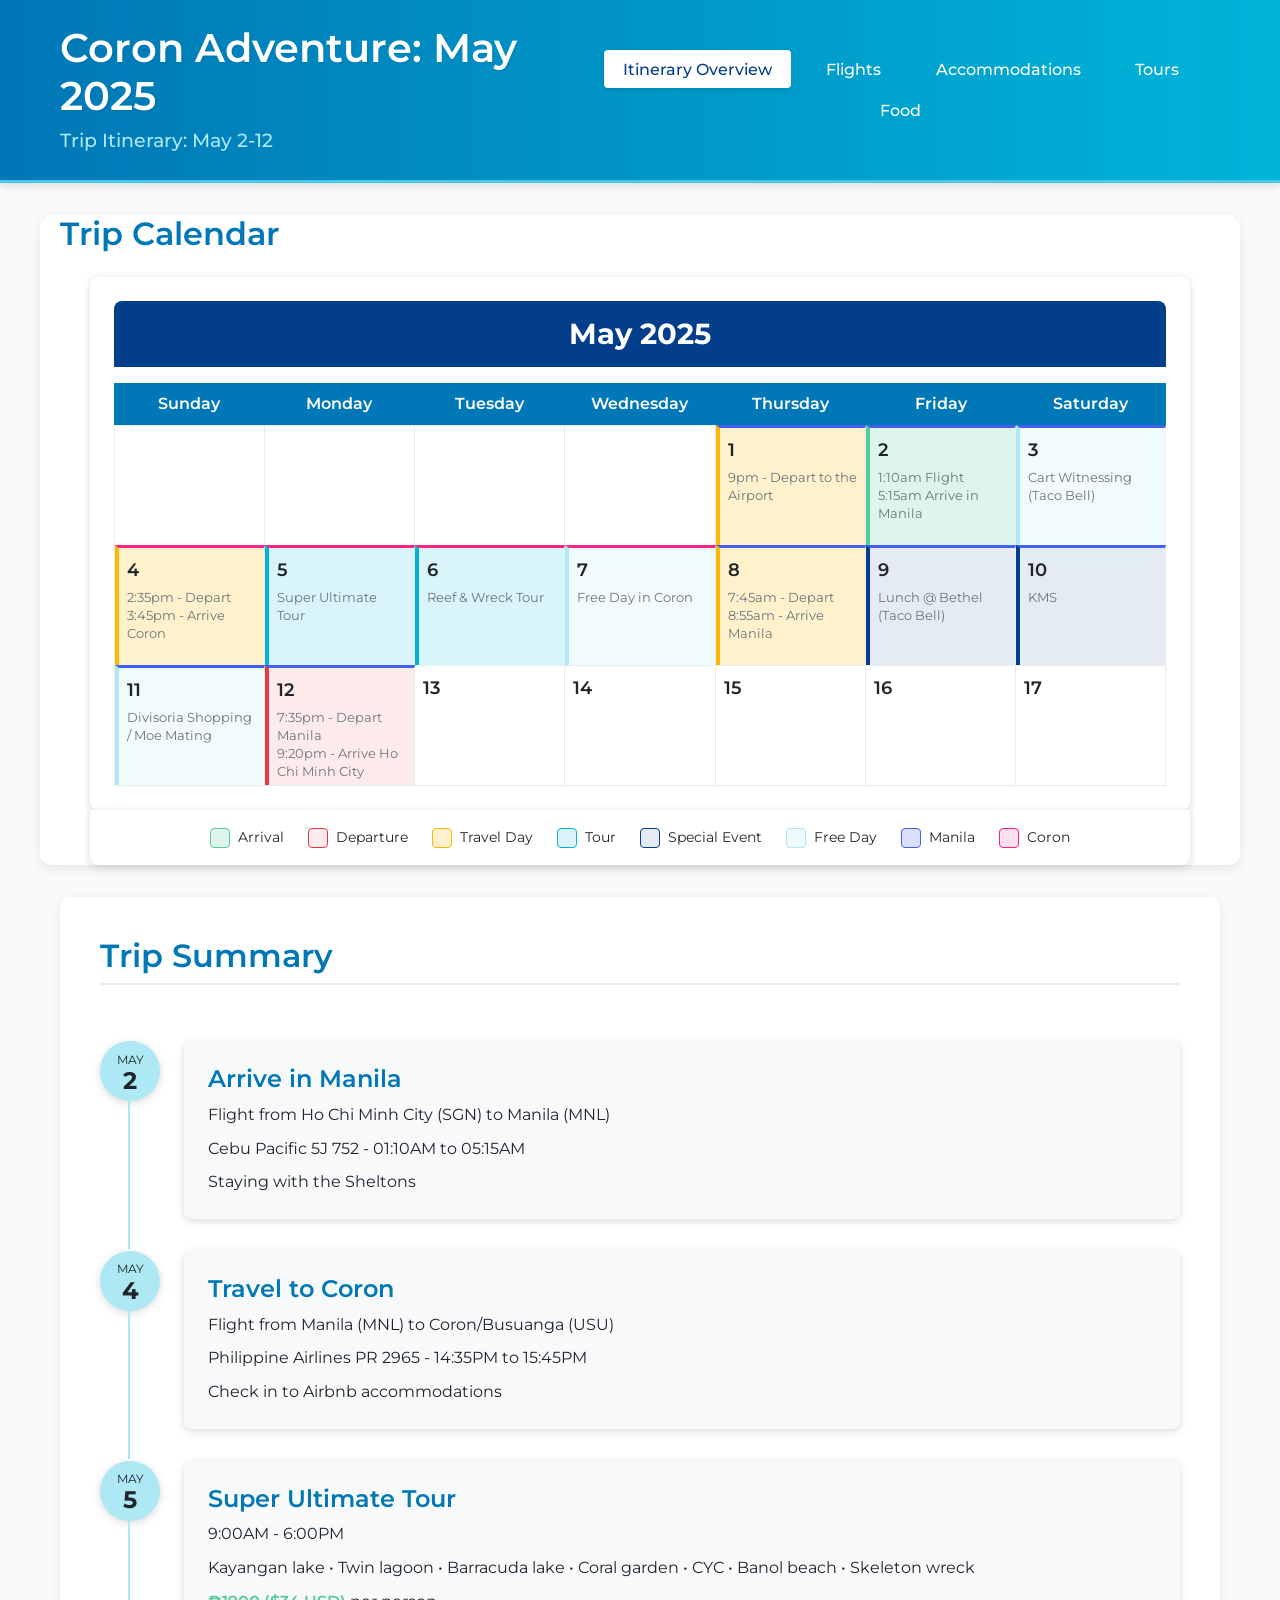
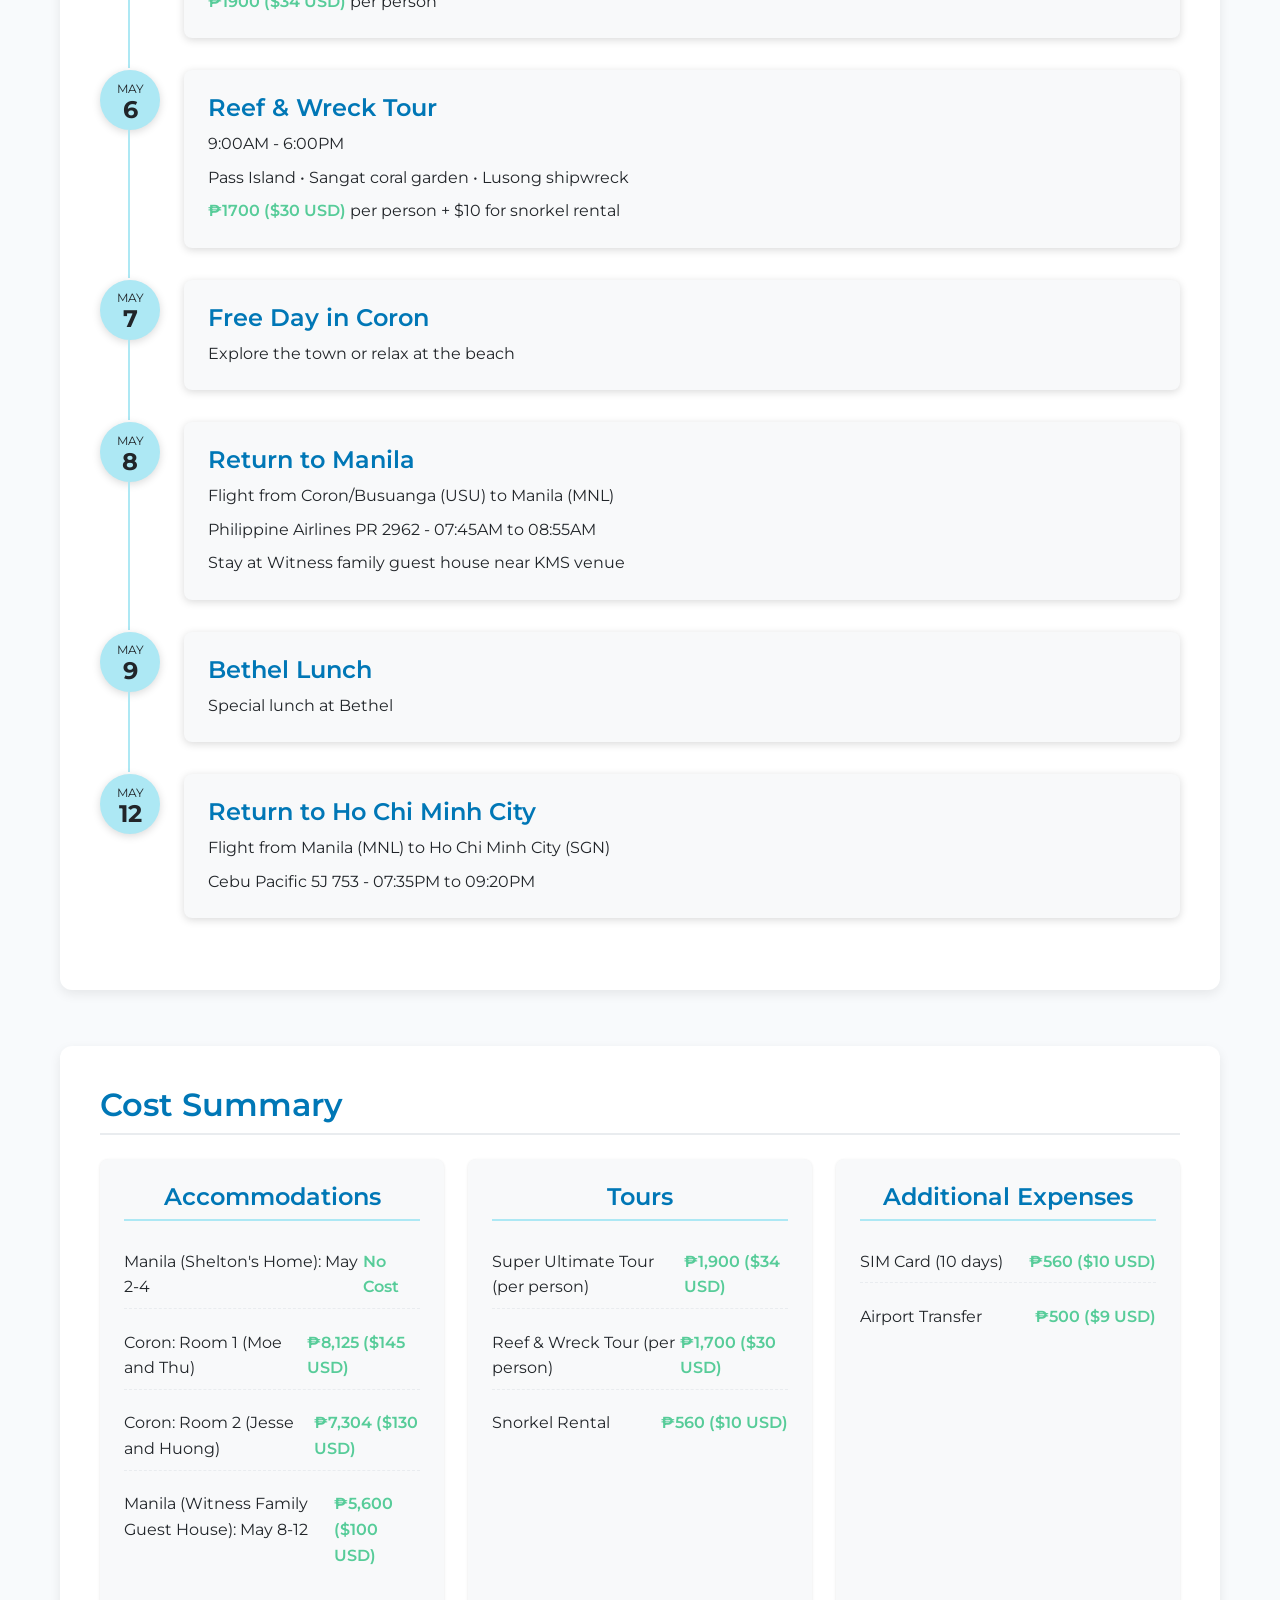
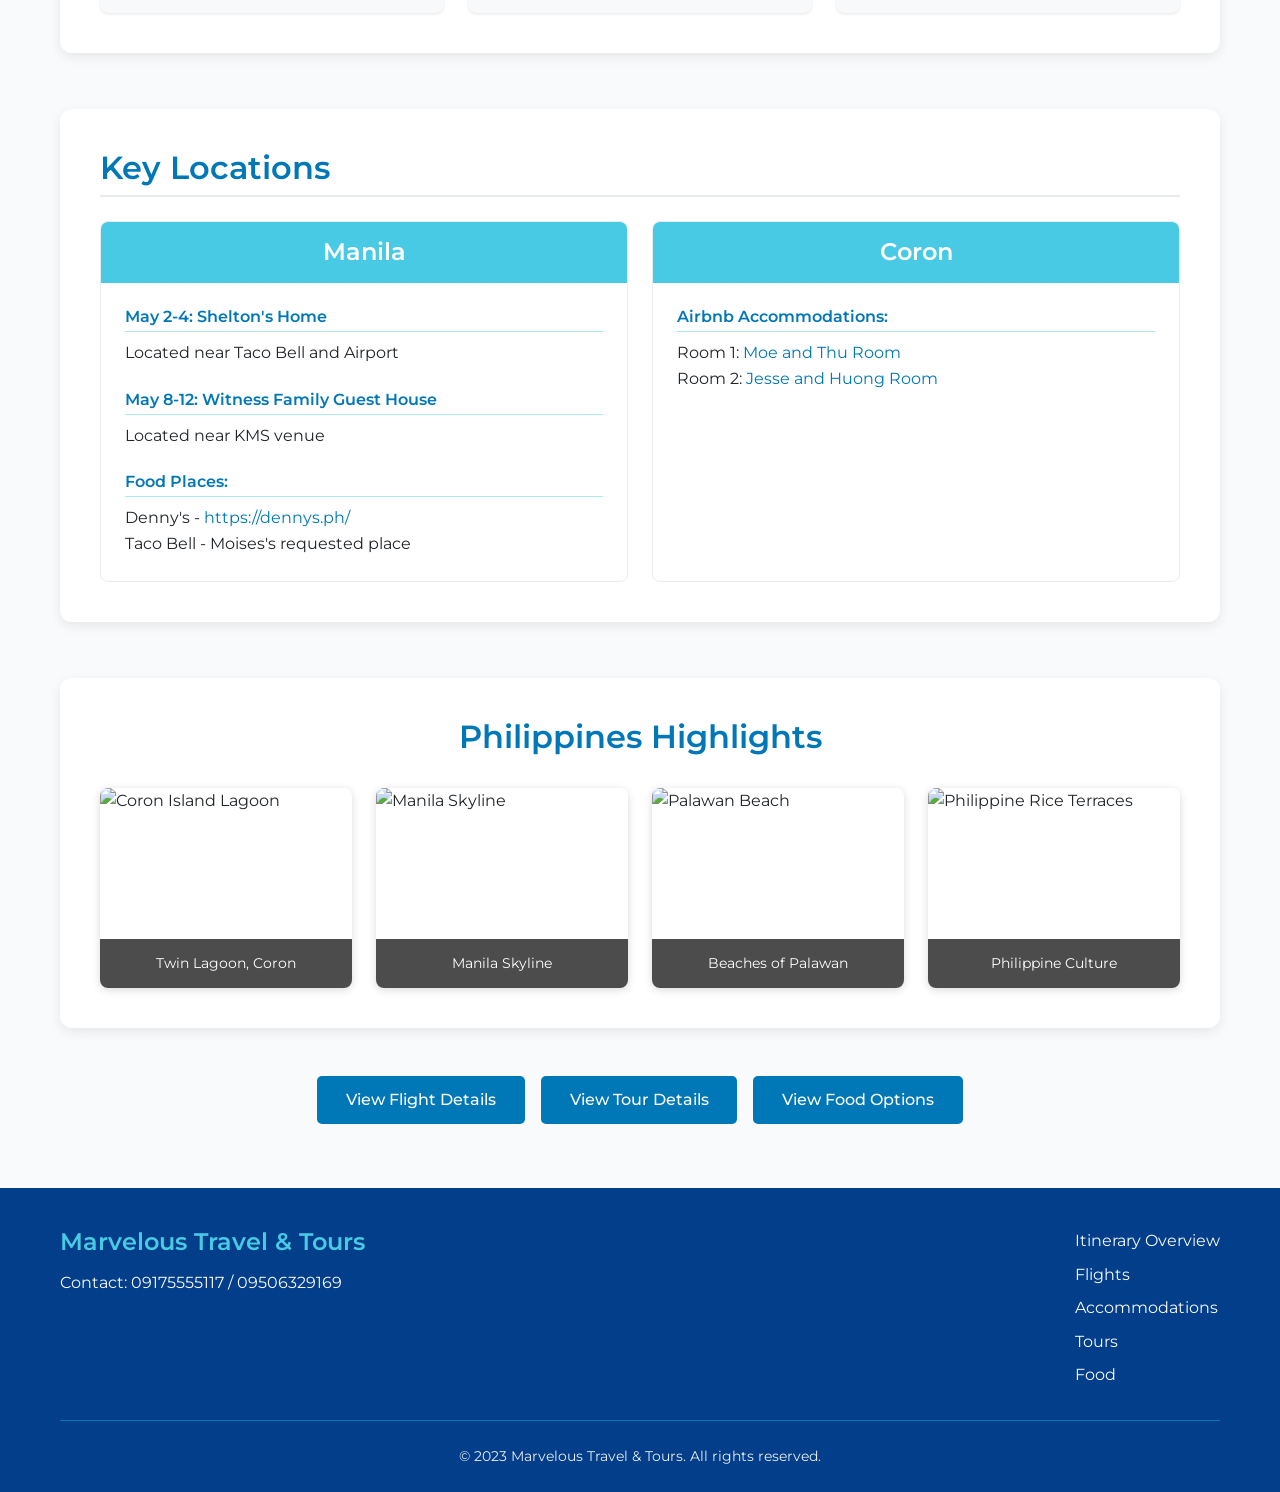
==== commit 90f08282: "Revert collapsible sections, update title, enhance visuals" ====
--- a/index.html
+++ b/index.html
@@ -3,7 +3,7 @@
 <head>
     <meta charset="UTF-8">
     <meta name="viewport" content="width=device-width, initial-scale=1.0">
-    <title>Philippines Trip Itinerary - May 2025</title>
+    <title>Coron Adventure: May 2025 Itinerary</title>
     <link rel="stylesheet" href="styles.css">
     <link href="https://fonts.googleapis.com/css2?family=Montserrat:wght@400;500;600;700&display=swap" rel="stylesheet">
     <link rel="stylesheet" href="https://cdnjs.cloudflare.com/ajax/libs/font-awesome/6.4.0/css/all.min.css">
@@ -12,8 +12,8 @@
     <header class="main-header">
         <div class="header-container">
             <div class="header-content">
-                <h1>Philippines Trip Itinerary</h1>
-                <p class="subtitle">May 2-12, 2025</p>
+                <h1>Coron Adventure: May 2025</h1>
+                <p class="subtitle">Trip Itinerary: May 2-12</p>
             </div>
             <nav class="main-nav">
                 <ul>
@@ -145,7 +145,6 @@
         <section id="trip-summary" class="collapsible-section">
             <div class="section-header">
                 <h2>Trip Summary</h2>
-                <button class="toggle-btn"><i class="fas fa-chevron-down"></i></button>
             </div>
             <div class="section-content">
                 <div class="trip-timeline">
@@ -270,7 +269,6 @@
         <section id="cost-summary" class="collapsible-section">
             <div class="section-header">
                 <h2>Cost Summary</h2>
-                <button class="toggle-btn"><i class="fas fa-chevron-down"></i></button>
             </div>
             <div class="section-content">
                 <div class="cost-cards">
@@ -328,7 +326,6 @@
         <section id="key-locations" class="collapsible-section">
             <div class="section-header">
                 <h2>Key Locations</h2>
-                <button class="toggle-btn"><i class="fas fa-chevron-down"></i></button>
             </div>
             <div class="section-content">
                 <div class="location-cards">
--- a/styles.css
+++ b/styles.css
@@ -29,7 +29,7 @@
     font-family: 'Montserrat', sans-serif;
     line-height: 1.6;
     color: var(--text-color);
-    background-color: #f5f7fa;
+    background-color: #f8fafc;
 }
 
 .container {
@@ -122,12 +122,13 @@
 
 /* Modern Header */
 .main-header {
-    background-color: white;
+    background: linear-gradient(to right, var(--primary-color), var(--secondary-color));
     box-shadow: var(--shadow);
-    padding: 1.2rem 0;
+    padding: 1.5rem 0;
     position: sticky;
     top: 0;
     z-index: 1000;
+    border-bottom: 3px solid var(--accent-color);
 }
 
 .header-container {
@@ -145,13 +146,15 @@
 }
 
 .header-content h1 {
-    color: var(--primary-color);
+    color: white;
     margin-bottom: 0.3rem;
+    text-shadow: 1px 1px 2px rgba(0,0,0,0.1);
 }
 
 .subtitle {
-    color: var(--gray-dark);
+    color: var(--light-color);
     font-size: 1.2rem;
+    font-weight: 500;
 }
 
 .main-nav {
@@ -166,15 +169,17 @@
 }
 
 .main-nav a {
-    color: var(--gray-dark);
-    padding: 0.5rem 1rem;
+    color: white;
+    padding: 0.6rem 1.2rem;
     border-radius: 4px;
     transition: all 0.3s ease;
+    font-weight: 500;
 }
 
 .main-nav a:hover, .main-nav a.active {
-    color: var(--primary-color);
-    background-color: var(--light-color);
+    color: var(--dark-color);
+    background-color: white;
+    box-shadow: 0 2px 4px rgba(0,0,0,0.1);
 }
 
 /* Main Content */
@@ -183,11 +188,16 @@
 }
 
 section {
-    margin-bottom: 3rem;
+    margin-bottom: 3.5rem;
     background-color: white;
-    border-radius: 8px;
-    box-shadow: var(--shadow);
-    padding: 2rem;
+    border-radius: 12px;
+    box-shadow: 0 4px 12px rgba(0, 0, 0, 0.08);
+    padding: 2.5rem;
+    transition: transform 0.2s ease-in-out;
+}
+
+section:hover {
+    transform: translateY(-3px);
 }
 
 /* Collapsible Sections */
@@ -226,19 +236,7 @@
     transition: transform 0.3s ease;
 }
 
-.collapsible-section.active .toggle-btn i {
-    transform: rotate(180deg);
-}
-
 .section-content {
-    max-height: 0;
-    overflow: hidden;
-    transition: max-height 0.5s ease;
-    padding: 0; /* Reset padding */
-}
-
-.collapsible-section.active .section-content {
-    max-height: 5000px;
     padding-top: 1.5rem;
 }
 
@@ -711,6 +709,12 @@
     border-radius: 8px;
     padding: 1.5rem;
     box-shadow: 0 1px 3px rgba(0, 0, 0, 0.1);
+    transition: box-shadow 0.3s ease, transform 0.3s ease;
+}
+
+.cost-card:hover {
+    box-shadow: 0 6px 15px rgba(0, 0, 0, 0.12);
+    transform: translateY(-4px);
 }
 
 .cost-card h3 {
@@ -746,6 +750,12 @@
     border: 1px solid var(--gray);
     border-radius: 8px;
     overflow: hidden;
+    transition: box-shadow 0.3s ease, transform 0.3s ease;
+}
+
+.location-card:hover {
+    box-shadow: 0 6px 15px rgba(0, 0, 0, 0.12);
+    transform: translateY(-4px);
 }
 
 .location-card h3 {
@@ -773,4 +783,49 @@
     margin-bottom: 0.5rem;
     border-bottom: 1px solid var(--light-color);
     padding-bottom: 0.3rem;
+}
+
+/* Footer */
+footer {
+    background-color: var(--dark-color);
+    color: var(--gray-light);
+    padding: 2.5rem 0 1.5rem 0;
+    margin-top: 4rem;
+}
+
+.footer-content {
+    display: flex;
+    justify-content: space-between;
+    align-items: flex-start;
+    flex-wrap: wrap;
+    gap: 2rem;
+    margin-bottom: 2rem;
+}
+
+.company-info h3 {
+    color: var(--accent-color);
+    margin-bottom: 0.8rem;
+}
+
+.footer-links ul {
+    display: flex;
+    flex-direction: column;
+    gap: 0.5rem;
+}
+
+.footer-links a {
+    color: var(--gray-light);
+    transition: color 0.3s ease;
+}
+
+.footer-links a:hover {
+    color: var(--accent-color);
+}
+
+.copyright {
+    text-align: center;
+    padding-top: 1.5rem;
+    border-top: 1px solid var(--primary-color);
+    font-size: 0.9rem;
+    color: var(--gray);
 } 
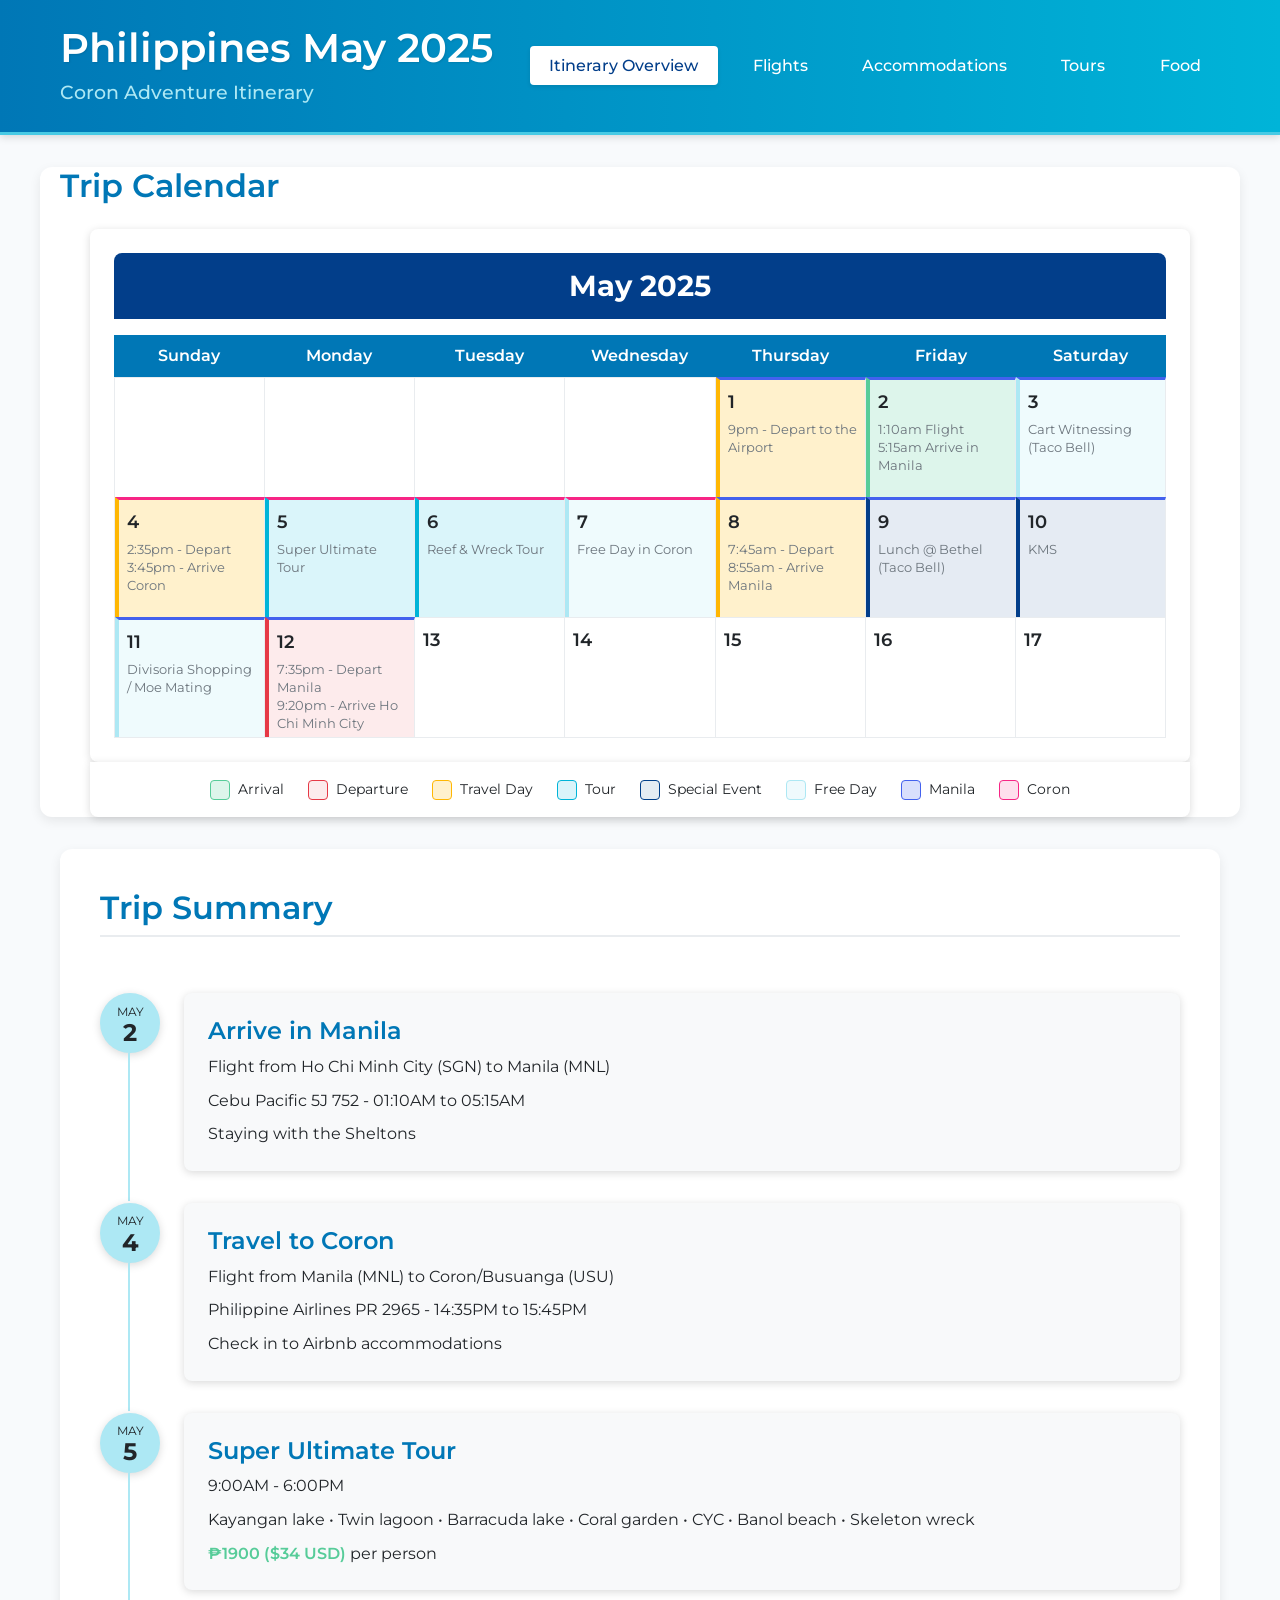
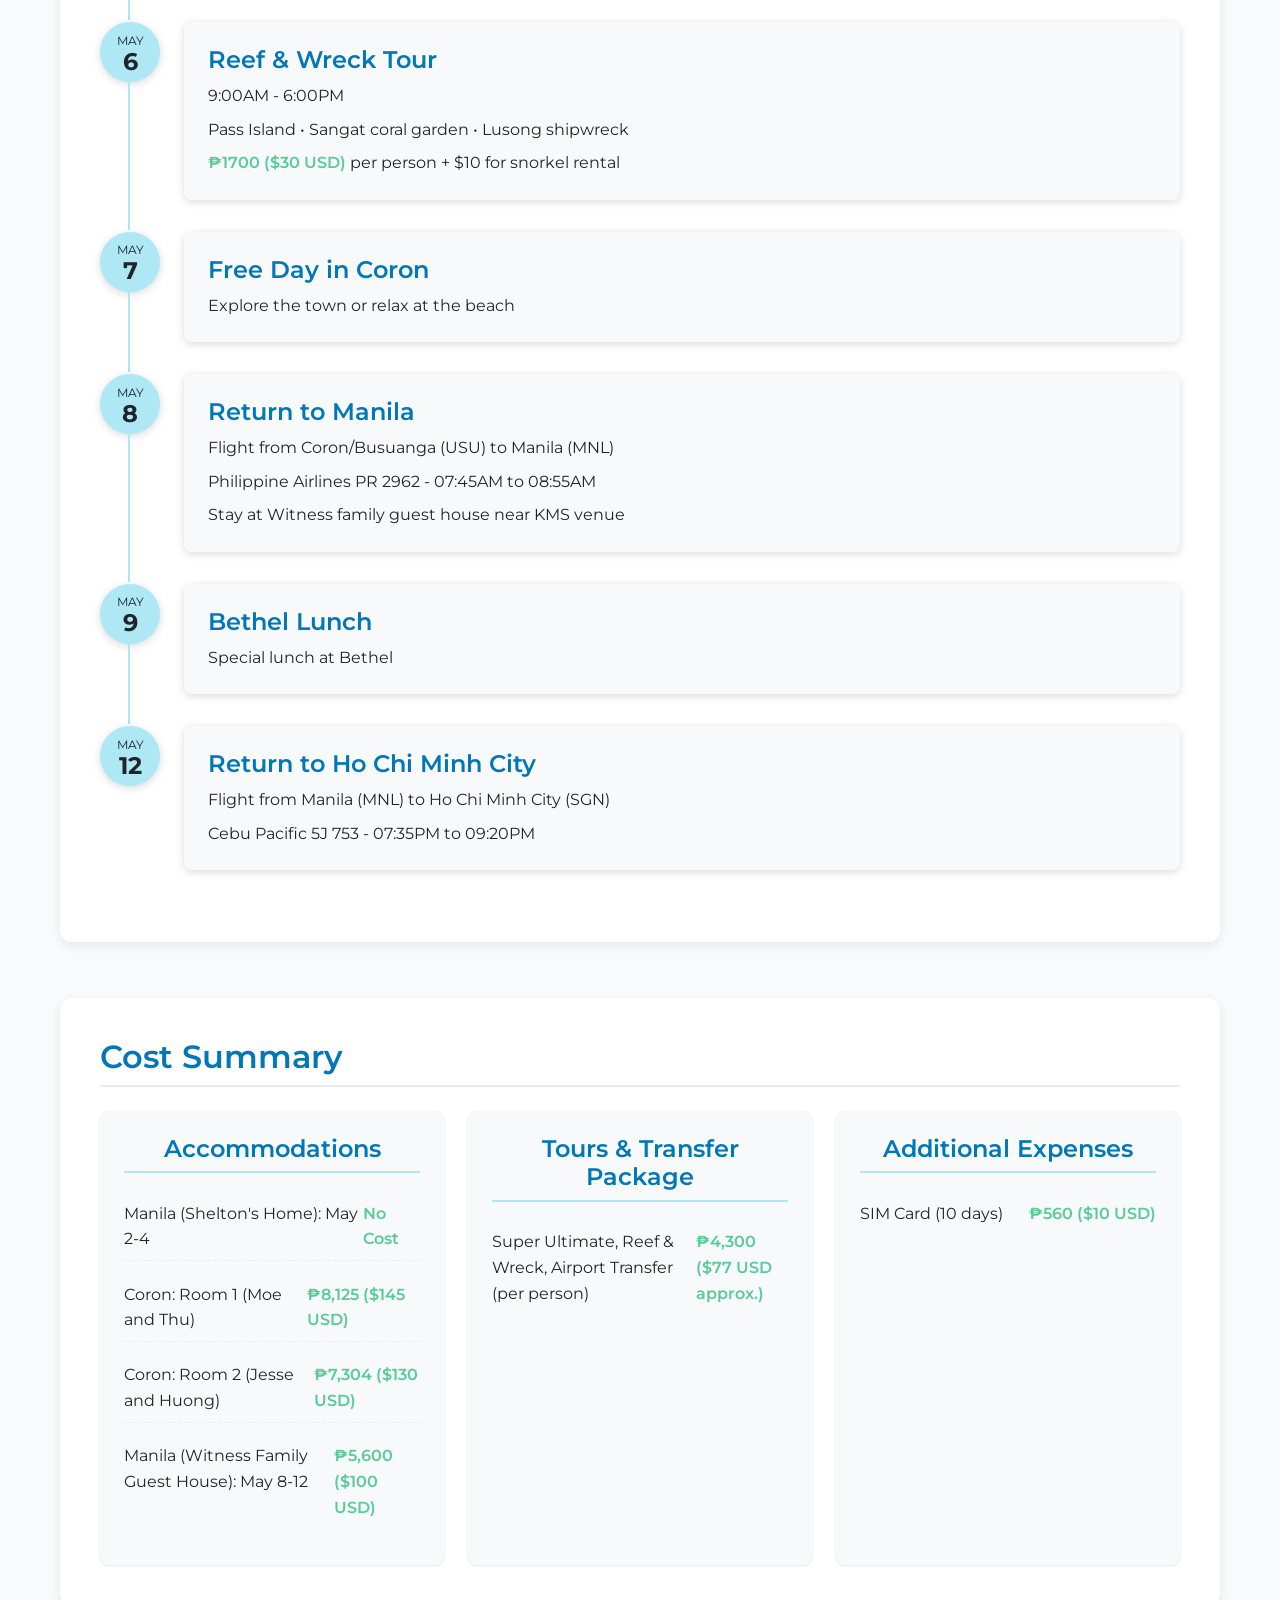
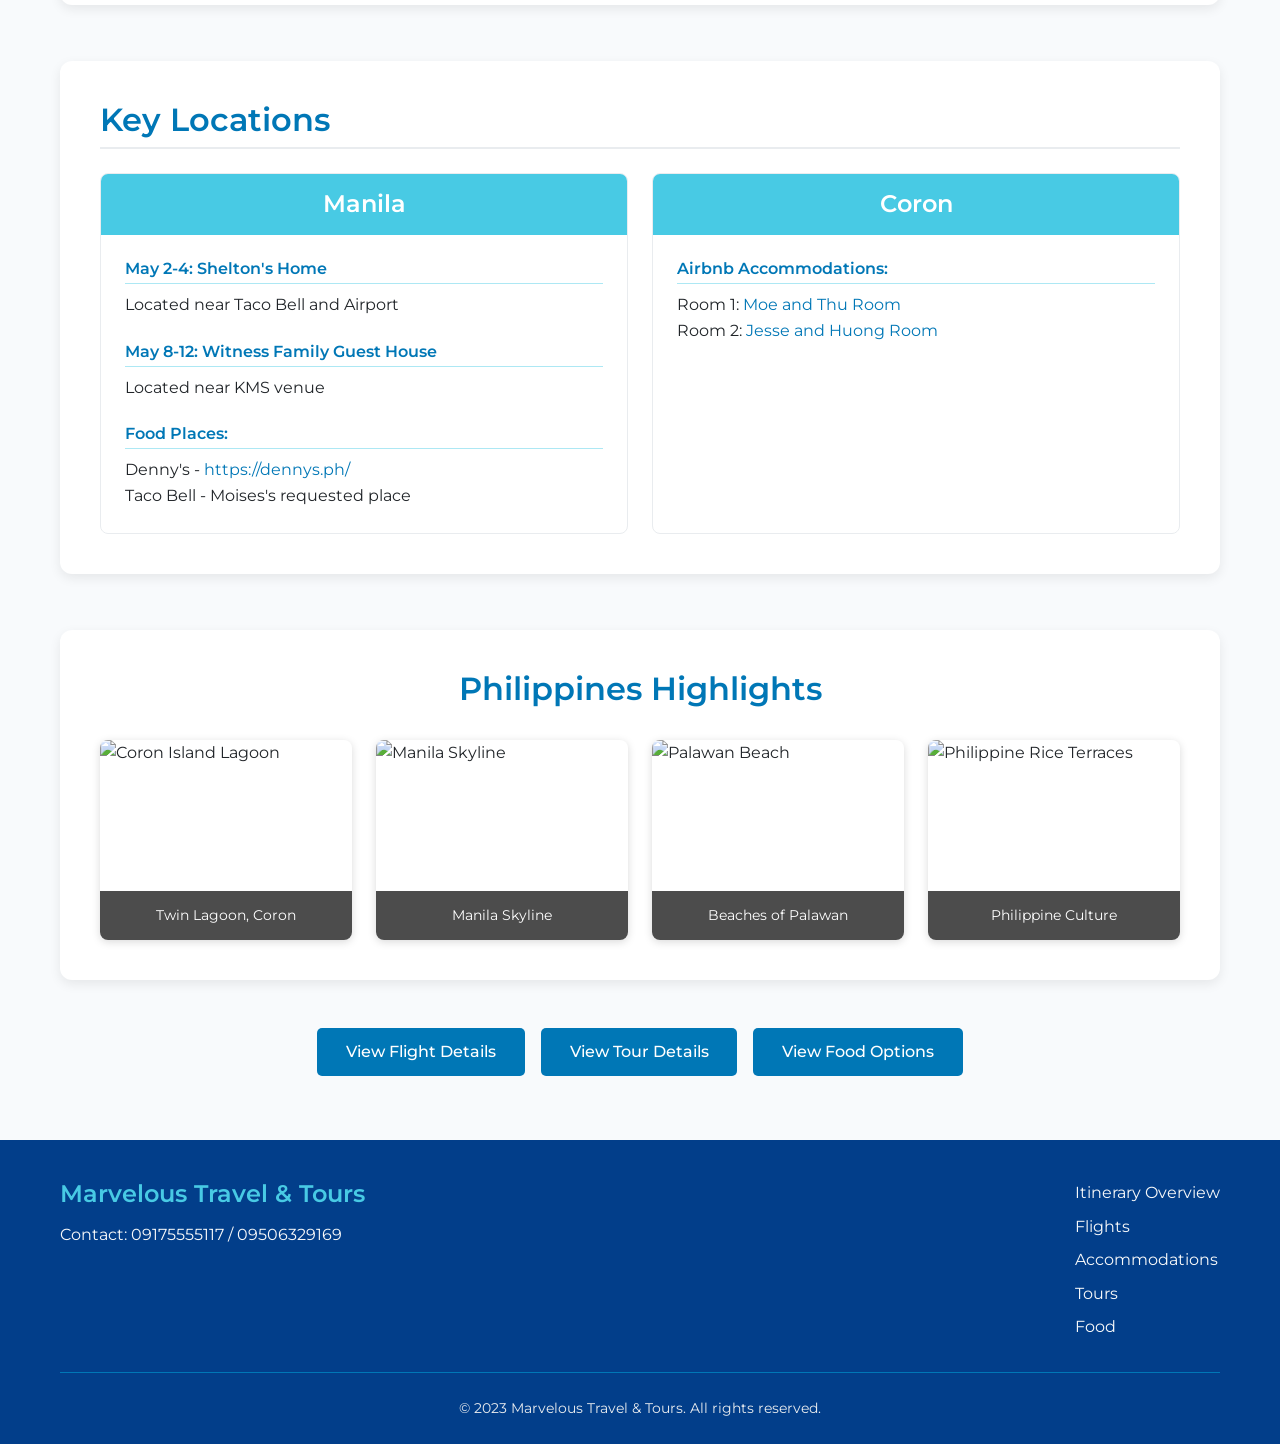
==== commit dd12838b: "Update titles, finalize tour costs, improve food page layout" ====
--- a/index.html
+++ b/index.html
@@ -3,7 +3,7 @@
 <head>
     <meta charset="UTF-8">
     <meta name="viewport" content="width=device-width, initial-scale=1.0">
-    <title>Coron Adventure: May 2025 Itinerary</title>
+    <title>Philippines May 2025 - Itinerary</title>
     <link rel="stylesheet" href="styles.css">
     <link href="https://fonts.googleapis.com/css2?family=Montserrat:wght@400;500;600;700&display=swap" rel="stylesheet">
     <link rel="stylesheet" href="https://cdnjs.cloudflare.com/ajax/libs/font-awesome/6.4.0/css/all.min.css">
@@ -12,8 +12,8 @@
     <header class="main-header">
         <div class="header-container">
             <div class="header-content">
-                <h1>Coron Adventure: May 2025</h1>
-                <p class="subtitle">Trip Itinerary: May 2-12</p>
+                <h1>Philippines May 2025</h1>
+                <p class="subtitle">Coron Adventure Itinerary</p>
             </div>
             <nav class="main-nav">
                 <ul>
@@ -293,18 +293,10 @@
                     </div>
                     
                     <div class="cost-card">
-                        <h3>Tours</h3>
-                        <div class="cost-item">
-                            <span>Super Ultimate Tour (per person)</span>
-                            <span class="price">₱1,900 ($34 USD)</span>
-                        </div>
-                        <div class="cost-item">
-                            <span>Reef & Wreck Tour (per person)</span>
-                            <span class="price">₱1,700 ($30 USD)</span>
-                        </div>
-                        <div class="cost-item">
-                            <span>Snorkel Rental</span>
-                            <span class="price">₱560 ($10 USD)</span>
+                        <h3>Tours & Transfer Package</h3>
+                        <div class="cost-item">
+                            <span>Super Ultimate, Reef & Wreck, Airport Transfer (per person)</span>
+                            <span class="price">₱4,300 ($77 USD approx.)</span>
                         </div>
                     </div>
                     
@@ -313,10 +305,6 @@
                         <div class="cost-item">
                             <span>SIM Card (10 days)</span>
                             <span class="price">₱560 ($10 USD)</span>
-                        </div>
-                        <div class="cost-item">
-                            <span>Airport Transfer</span>
-                            <span class="price">₱500 ($9 USD)</span>
                         </div>
                     </div>
                 </div>
--- a/styles.css
+++ b/styles.css
@@ -828,4 +828,101 @@
     border-top: 1px solid var(--primary-color);
     font-size: 0.9rem;
     color: var(--gray);
+}
+
+/* Food Page Specific Styles */
+.food-cards {
+    display: grid;
+    grid-template-columns: repeat(auto-fit, minmax(320px, 1fr)); /* Adjust minmax for better fit */
+    gap: 2rem;
+}
+
+.food-card {
+    display: flex;
+    flex-direction: column;
+    background-color: #fff;
+    border-radius: 10px;
+    overflow: hidden; /* Ensure header corners are rounded */
+}
+
+.food-card-header {
+    background-color: var(--accent-color);
+    color: white;
+    padding: 1rem 1.5rem;
+}
+
+.food-card-header h4 {
+    margin: 0;
+    font-size: 1.3rem;
+}
+
+.food-card-body {
+    padding: 1.5rem;
+    display: flex;
+    flex-direction: column;
+    flex-grow: 1; /* Make body grow to fill space */
+}
+
+.food-details {
+    margin-bottom: 1.5rem;
+    flex-grow: 1;
+}
+
+.food-detail-item {
+    display: flex;
+    align-items: center;
+    margin-bottom: 0.8rem;
+    font-size: 0.95rem;
+    color: var(--gray-dark);
+}
+
+.food-detail-icon {
+    color: var(--primary-color);
+    margin-right: 10px;
+    width: 20px;
+    text-align: center;
+}
+
+.food-card-actions {
+    margin-top: auto; /* Push button to the bottom */
+}
+
+.btn-map {
+    display: inline-flex; /* Align icon and text */
+    align-items: center;
+    gap: 8px;
+    background-color: var(--secondary-color);
+    color: white;
+    padding: 0.6rem 1.2rem;
+    border-radius: 5px;
+    text-decoration: none;
+    transition: background-color 0.3s ease;
+    font-weight: 500;
+}
+
+.btn-map:hover {
+    background-color: var(--primary-color);
+}
+
+.food-tips {
+    background-color: var(--light-color);
+    border: 1px solid var(--secondary-color);
+    padding: 1.5rem;
+    margin-top: 3rem;
+    border-radius: 8px;
+}
+
+.food-tips h3 {
+    color: var(--primary-color);
+    margin-bottom: 1rem;
+}
+
+.food-tips ul {
+    list-style: disc;
+    padding-left: 20px;
+}
+
+.food-tips li {
+    margin-bottom: 0.5rem;
+    color: var(--text-color);
 } 
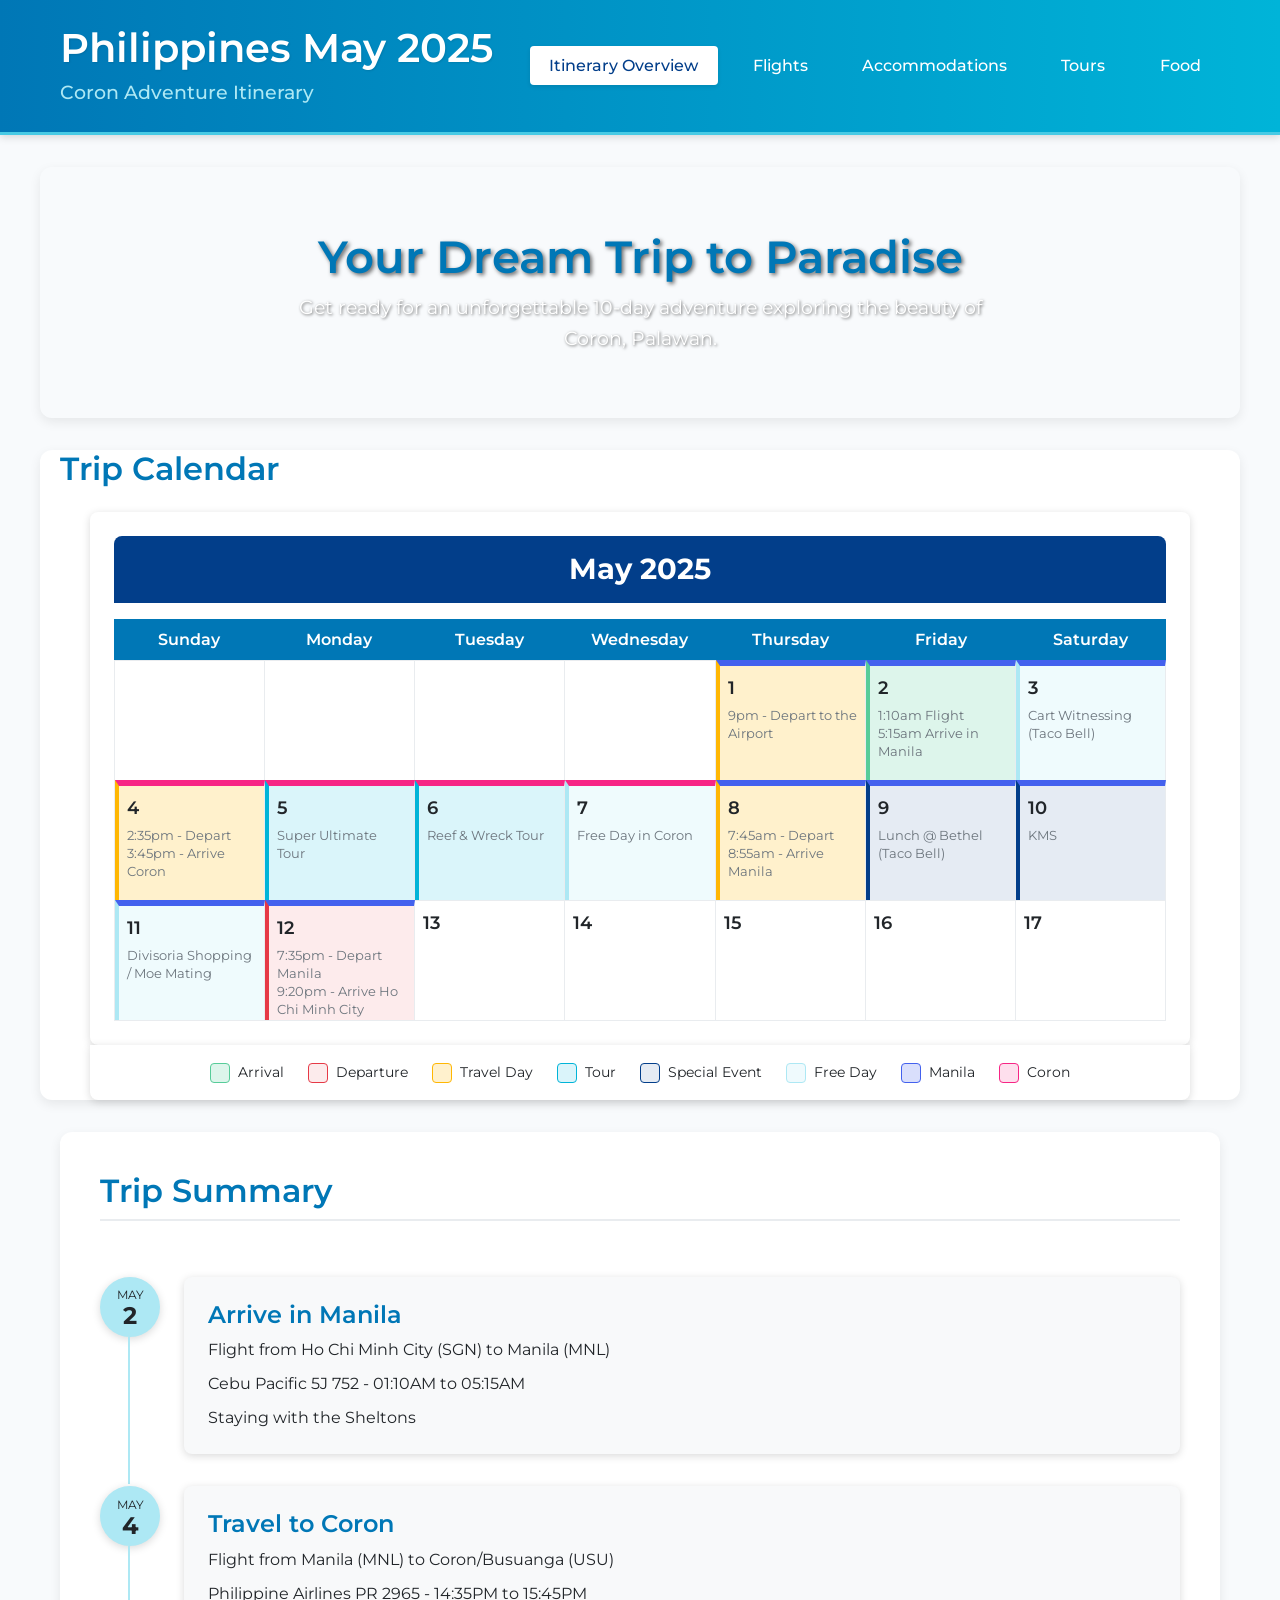
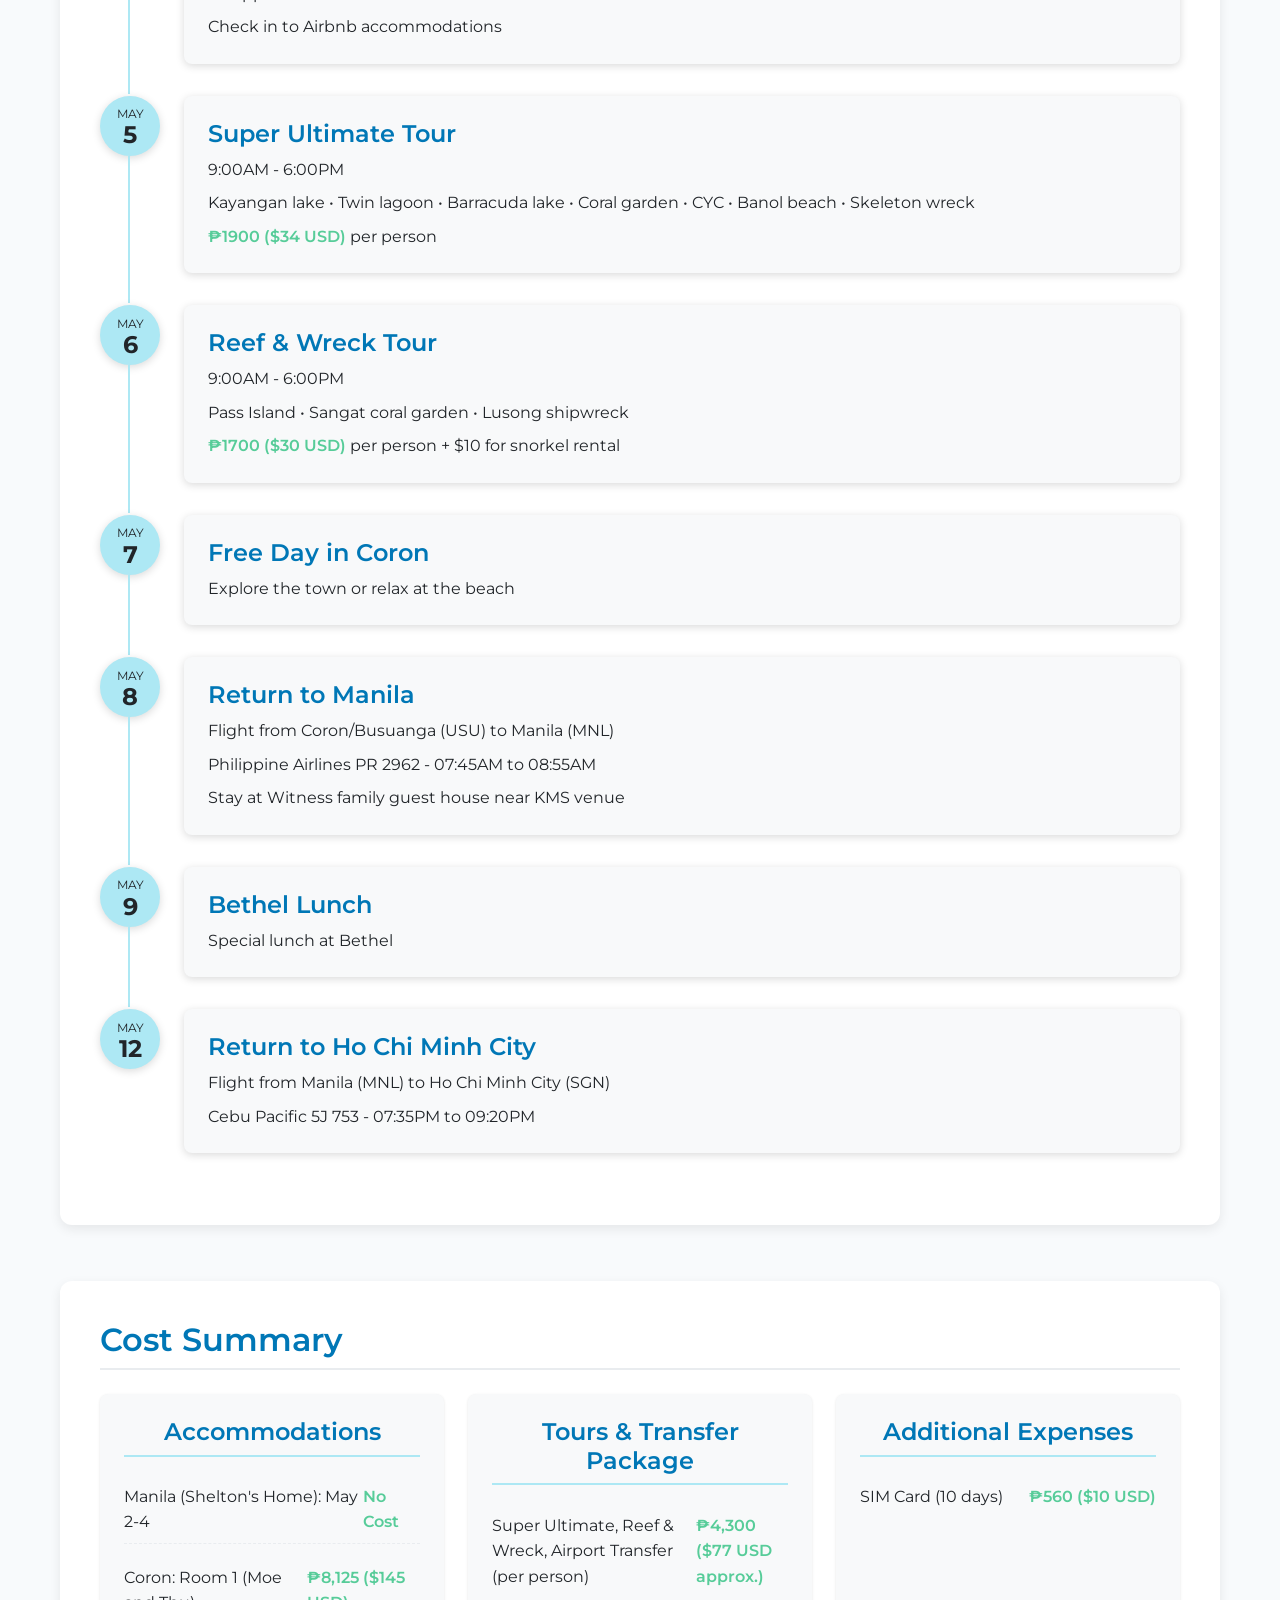
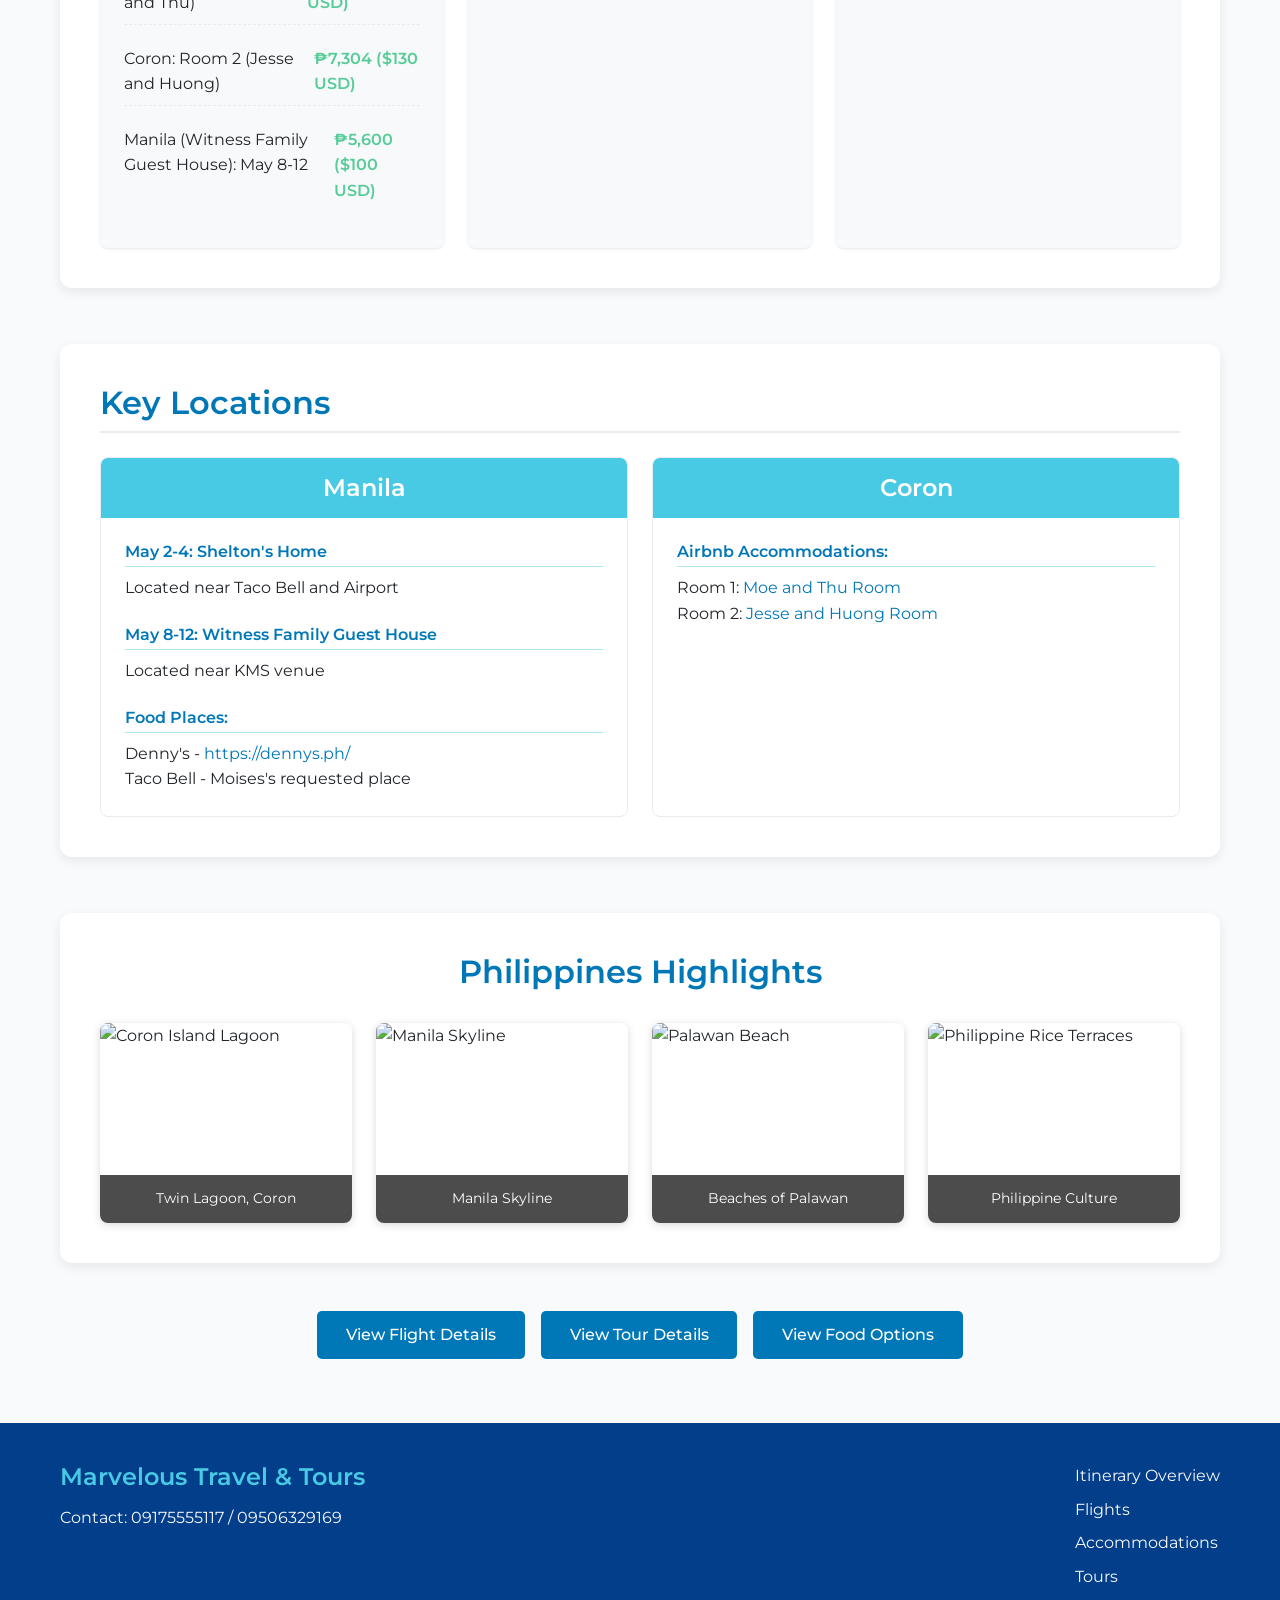
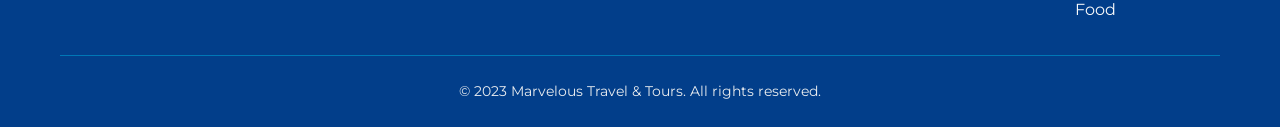
==== commit 9f32f831: "Thicken calendar borders, update tours, add accommodations page, add hero banners" ====
--- a/index.html
+++ b/index.html
@@ -27,6 +27,11 @@
         </div>
     </header>
 
+    <section id="hero" style="padding: 4rem 1.5rem; background: url('https://images.unsplash.com/photo-1518509562904-e7ef99cdcc86?ixlib=rb-4.0.3&auto=format&fit=crop&w=1600&q=80') center/cover no-repeat; border-radius: 12px; text-align: center; color: white; margin: 2rem auto; max-width: 1200px;">
+        <h2 style="font-size: 2.8rem; text-shadow: 2px 2px 4px rgba(0,0,0,0.6); margin-bottom: 0.5rem;">Your Dream Trip to Paradise</h2>
+        <p style="font-size: 1.2rem; text-shadow: 1px 1px 3px rgba(0,0,0,0.6); max-width: 700px; margin: 0 auto;">Get ready for an unforgettable 10-day adventure exploring the beauty of Coron, Palawan.</p>
+    </section>
+
     <section id="trip-calendar" class="container">
         <h2>Trip Calendar</h2>
         <div class="month-grid-calendar">
--- a/styles.css
+++ b/styles.css
@@ -347,11 +347,11 @@
 
 /* Manila and Coron Styles */
 .manila-day {
-    border-top: 3px solid var(--manila-color);
+    border-top: 6px solid var(--manila-color);
 }
 
 .coron-day {
-    border-top: 3px solid var(--coron-color);
+    border-top: 6px solid var(--coron-color);
 }
 
 .color-marker.manila-day {
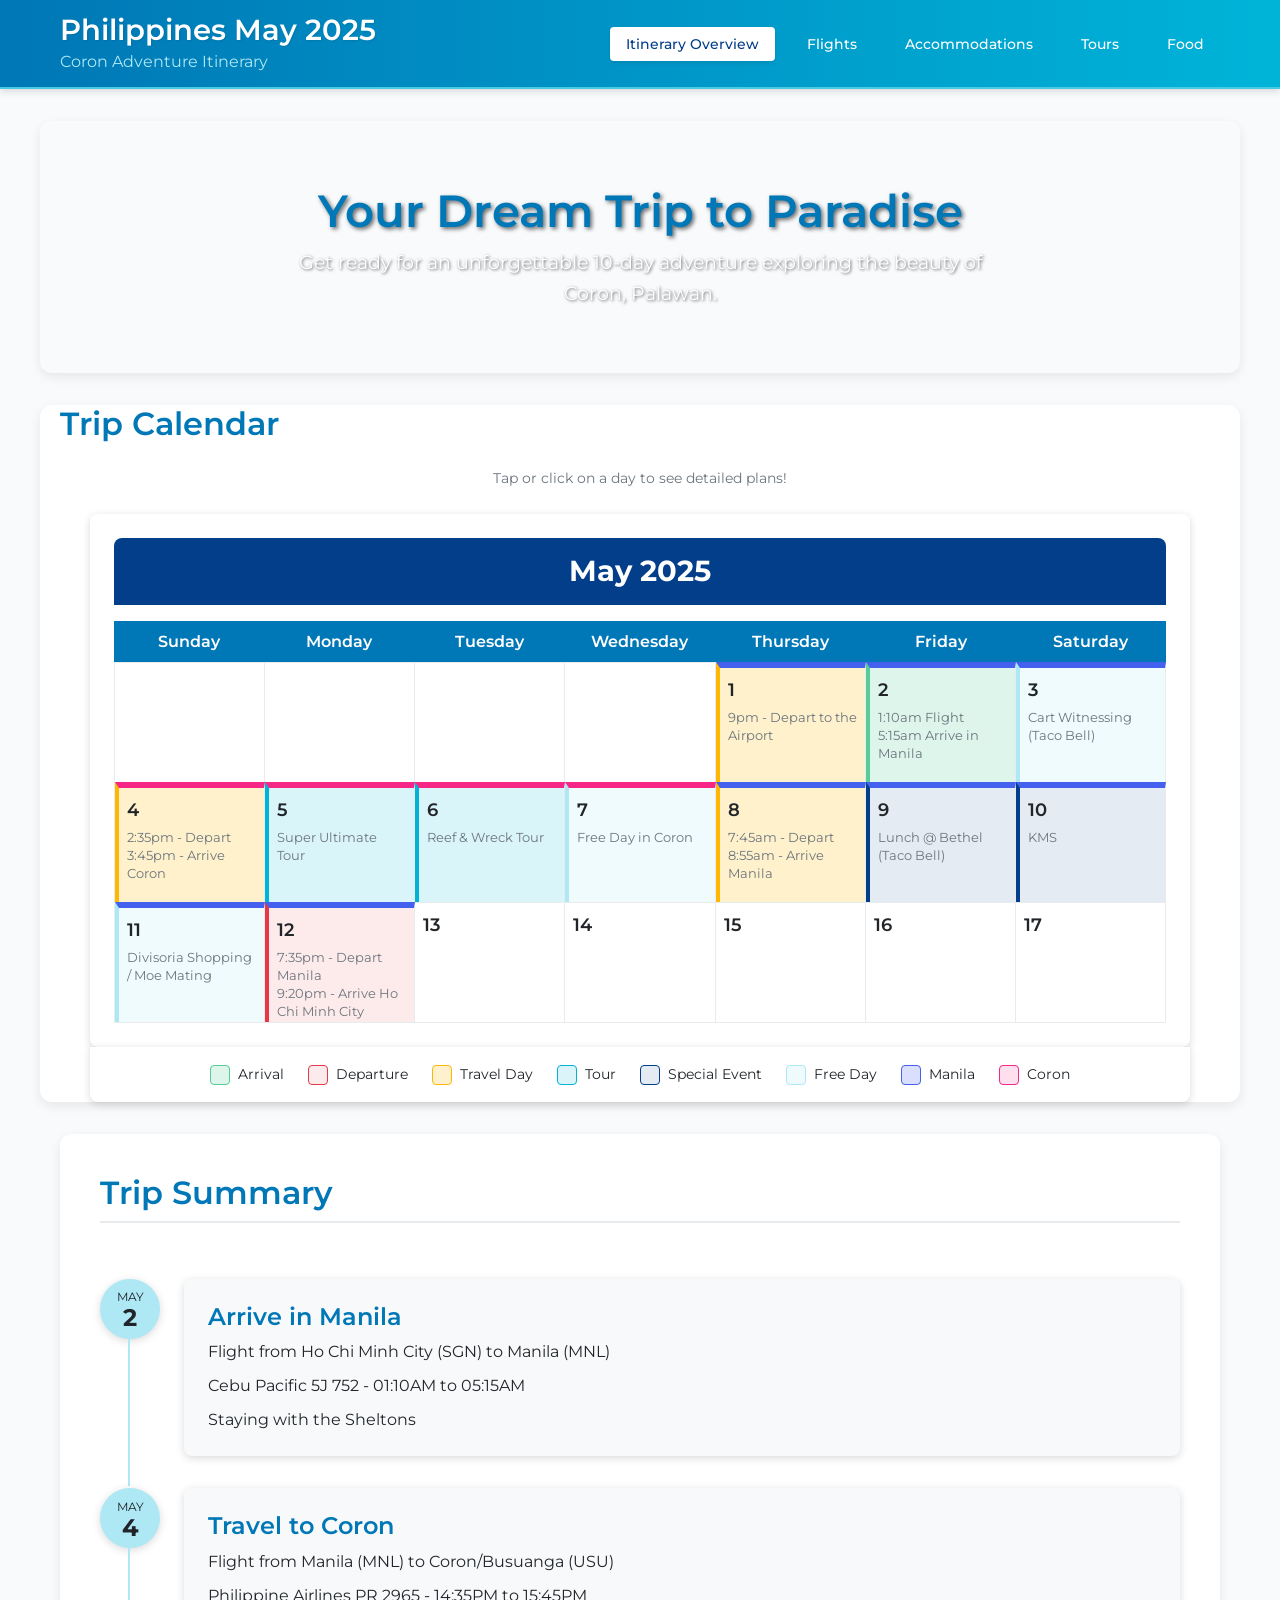
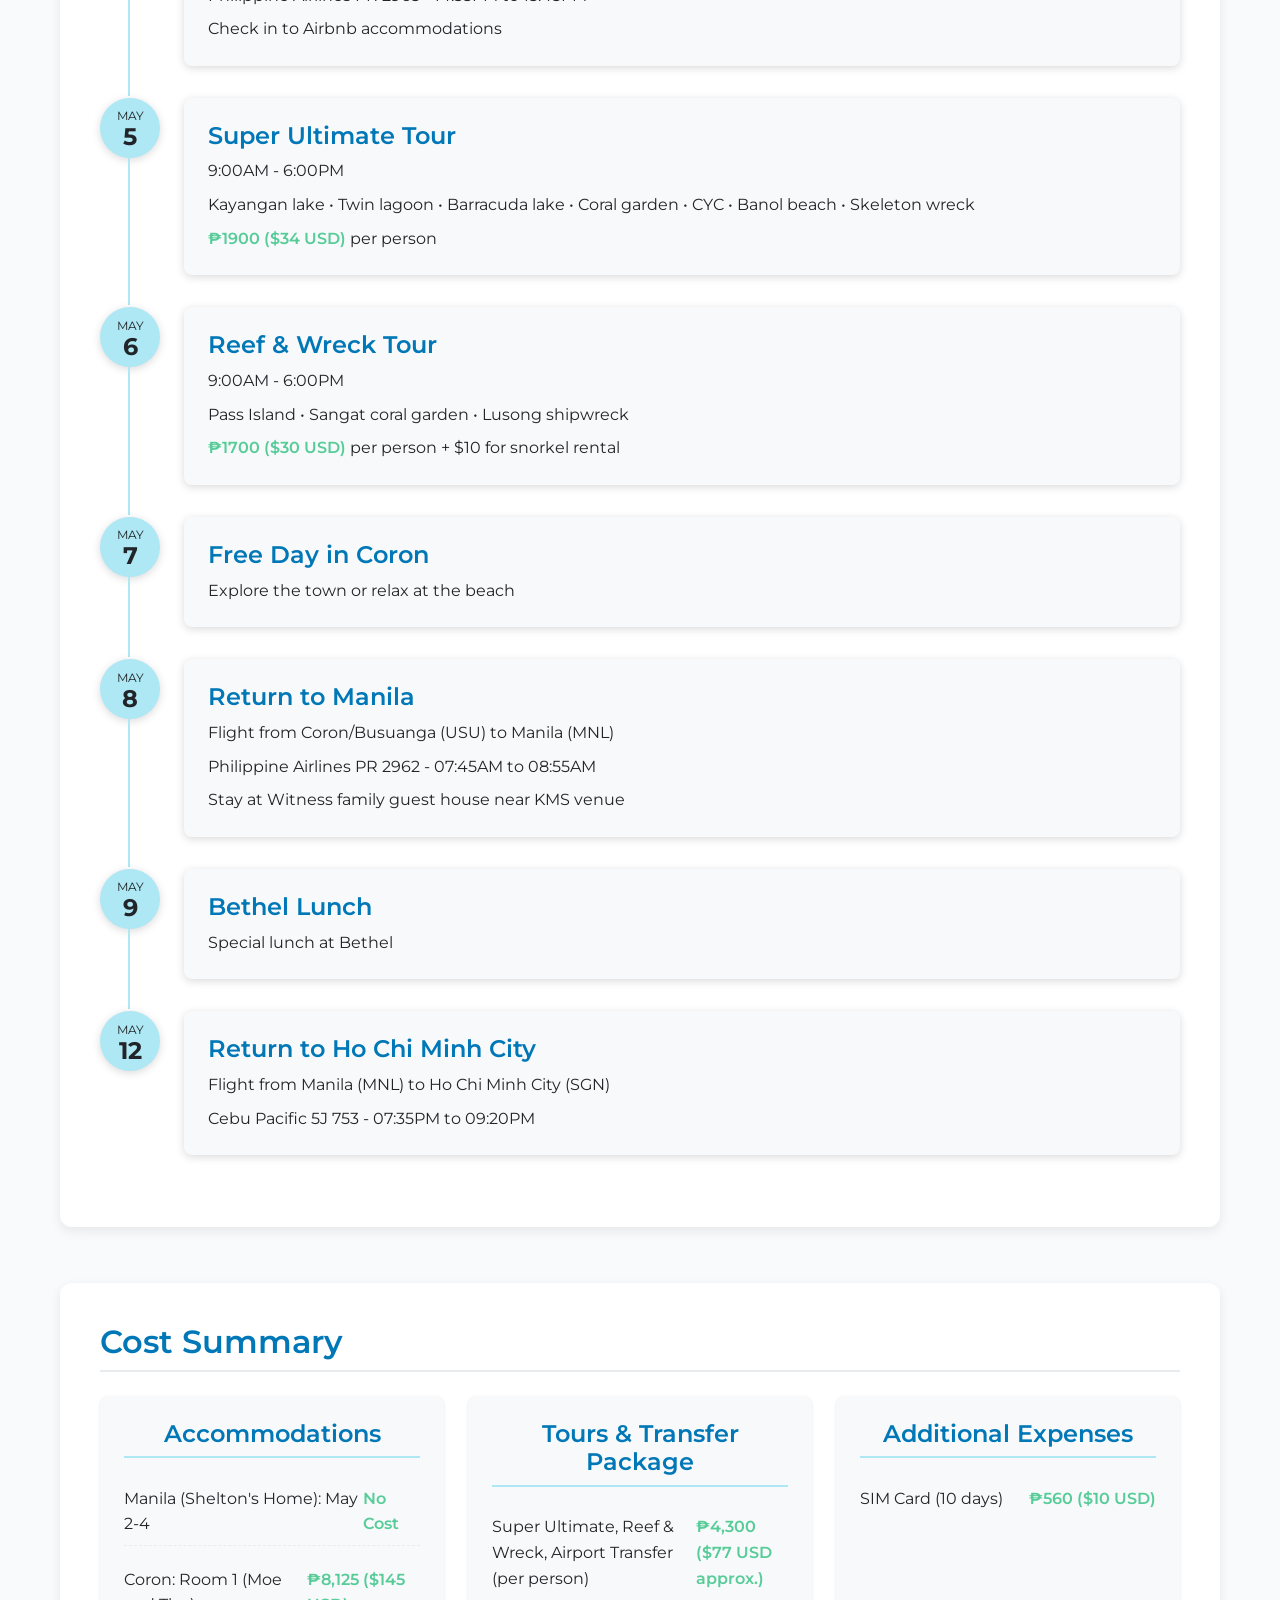
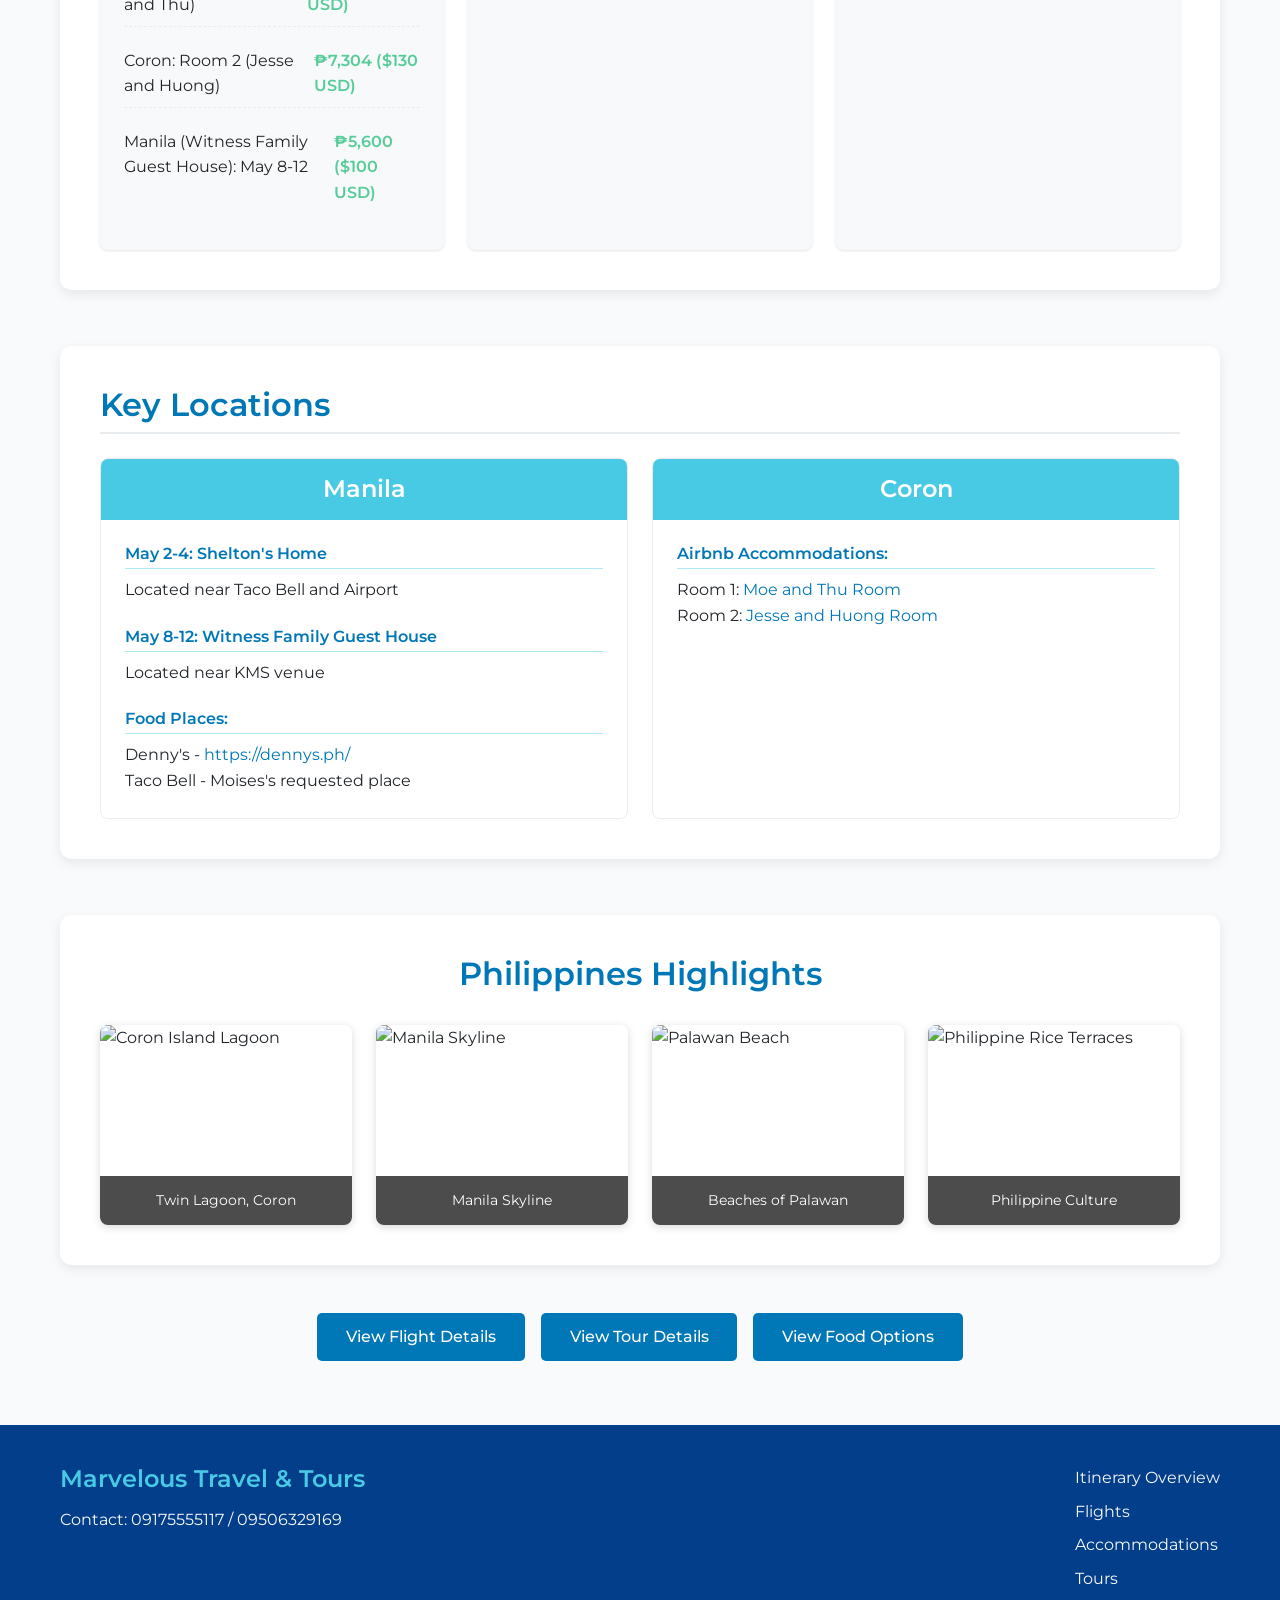
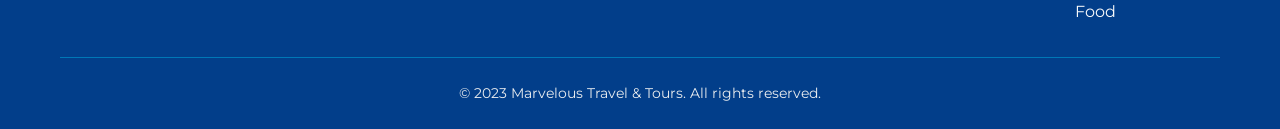
==== commit edfe1cb3: "Add calendar note, compact header, fix day details scroll" ====
--- a/index.html
+++ b/index.html
@@ -34,6 +34,7 @@
 
     <section id="trip-calendar" class="container">
         <h2>Trip Calendar</h2>
+        <p class="calendar-instructions">Tap or click on a day to see detailed plans!</p>
         <div class="month-grid-calendar">
             <div class="month-header">
                 <h3>May 2025</h3>
--- a/styles.css
+++ b/styles.css
@@ -124,11 +124,11 @@
 .main-header {
     background: linear-gradient(to right, var(--primary-color), var(--secondary-color));
     box-shadow: var(--shadow);
-    padding: 1.5rem 0;
+    padding: 0.8rem 0;
     position: sticky;
     top: 0;
     z-index: 1000;
-    border-bottom: 3px solid var(--accent-color);
+    border-bottom: 2px solid var(--accent-color);
 }
 
 .header-container {
@@ -147,14 +147,16 @@
 
 .header-content h1 {
     color: white;
-    margin-bottom: 0.3rem;
+    margin-bottom: 0.1rem;
     text-shadow: 1px 1px 2px rgba(0,0,0,0.1);
+    font-size: 1.8rem;
 }
 
 .subtitle {
     color: var(--light-color);
-    font-size: 1.2rem;
-    font-weight: 500;
+    font-size: 1rem;
+    font-weight: 400;
+    margin-bottom: 0.5rem;
 }
 
 .main-nav {
@@ -170,10 +172,11 @@
 
 .main-nav a {
     color: white;
-    padding: 0.6rem 1.2rem;
+    padding: 0.5rem 1rem;
     border-radius: 4px;
     transition: all 0.3s ease;
     font-weight: 500;
+    font-size: 0.9rem;
 }
 
 .main-nav a:hover, .main-nav a.active {
@@ -244,6 +247,13 @@
 #trip-calendar {
     margin-top: 2rem;
     margin-bottom: 2rem;
+}
+
+.calendar-instructions {
+    text-align: center;
+    font-size: 0.9rem;
+    color: var(--gray-dark);
+    margin-bottom: 1.5rem;
 }
 
 .month-grid-calendar {
@@ -612,11 +622,16 @@
     .header-container {
         flex-direction: row;
         justify-content: space-between;
+        align-items: center;
     }
     
     .header-content {
         margin-bottom: 0;
         text-align: left;
+    }
+    
+    .subtitle {
+        margin-bottom: 0;
     }
     
     .main-nav {
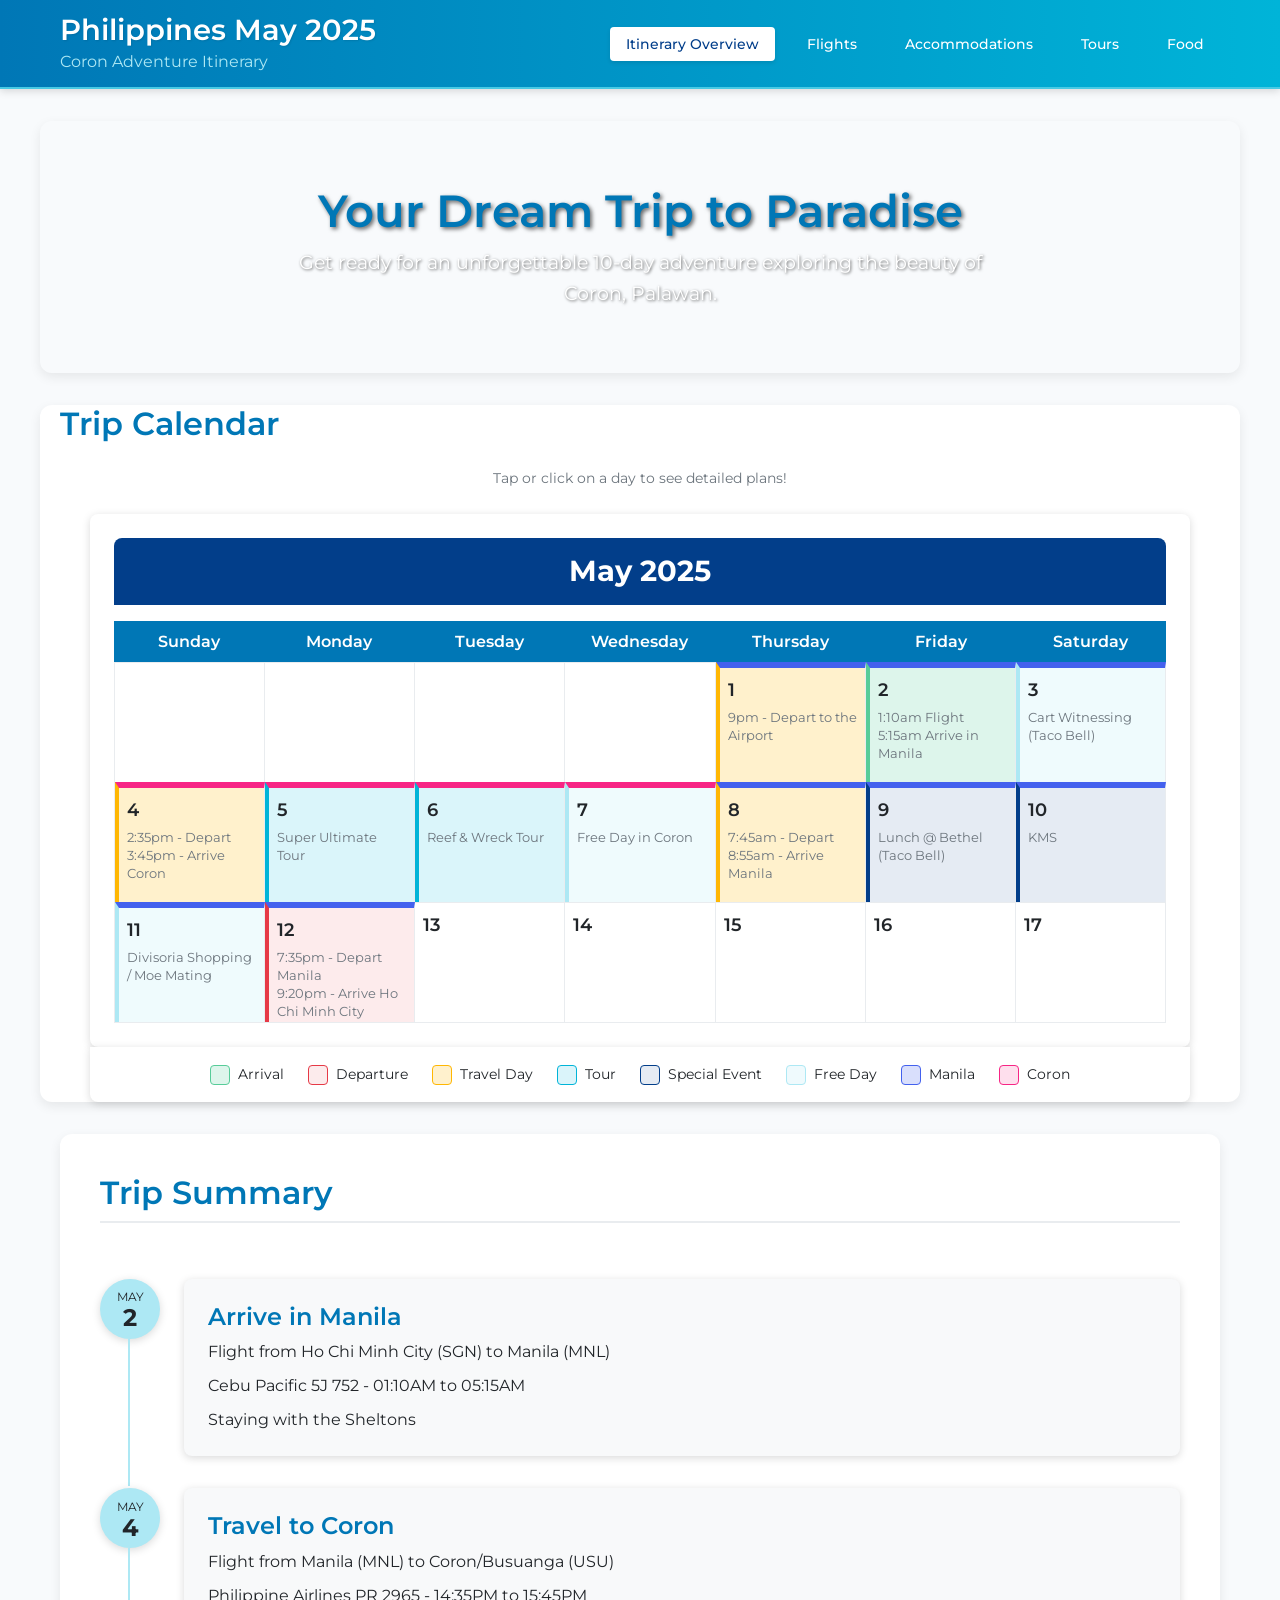
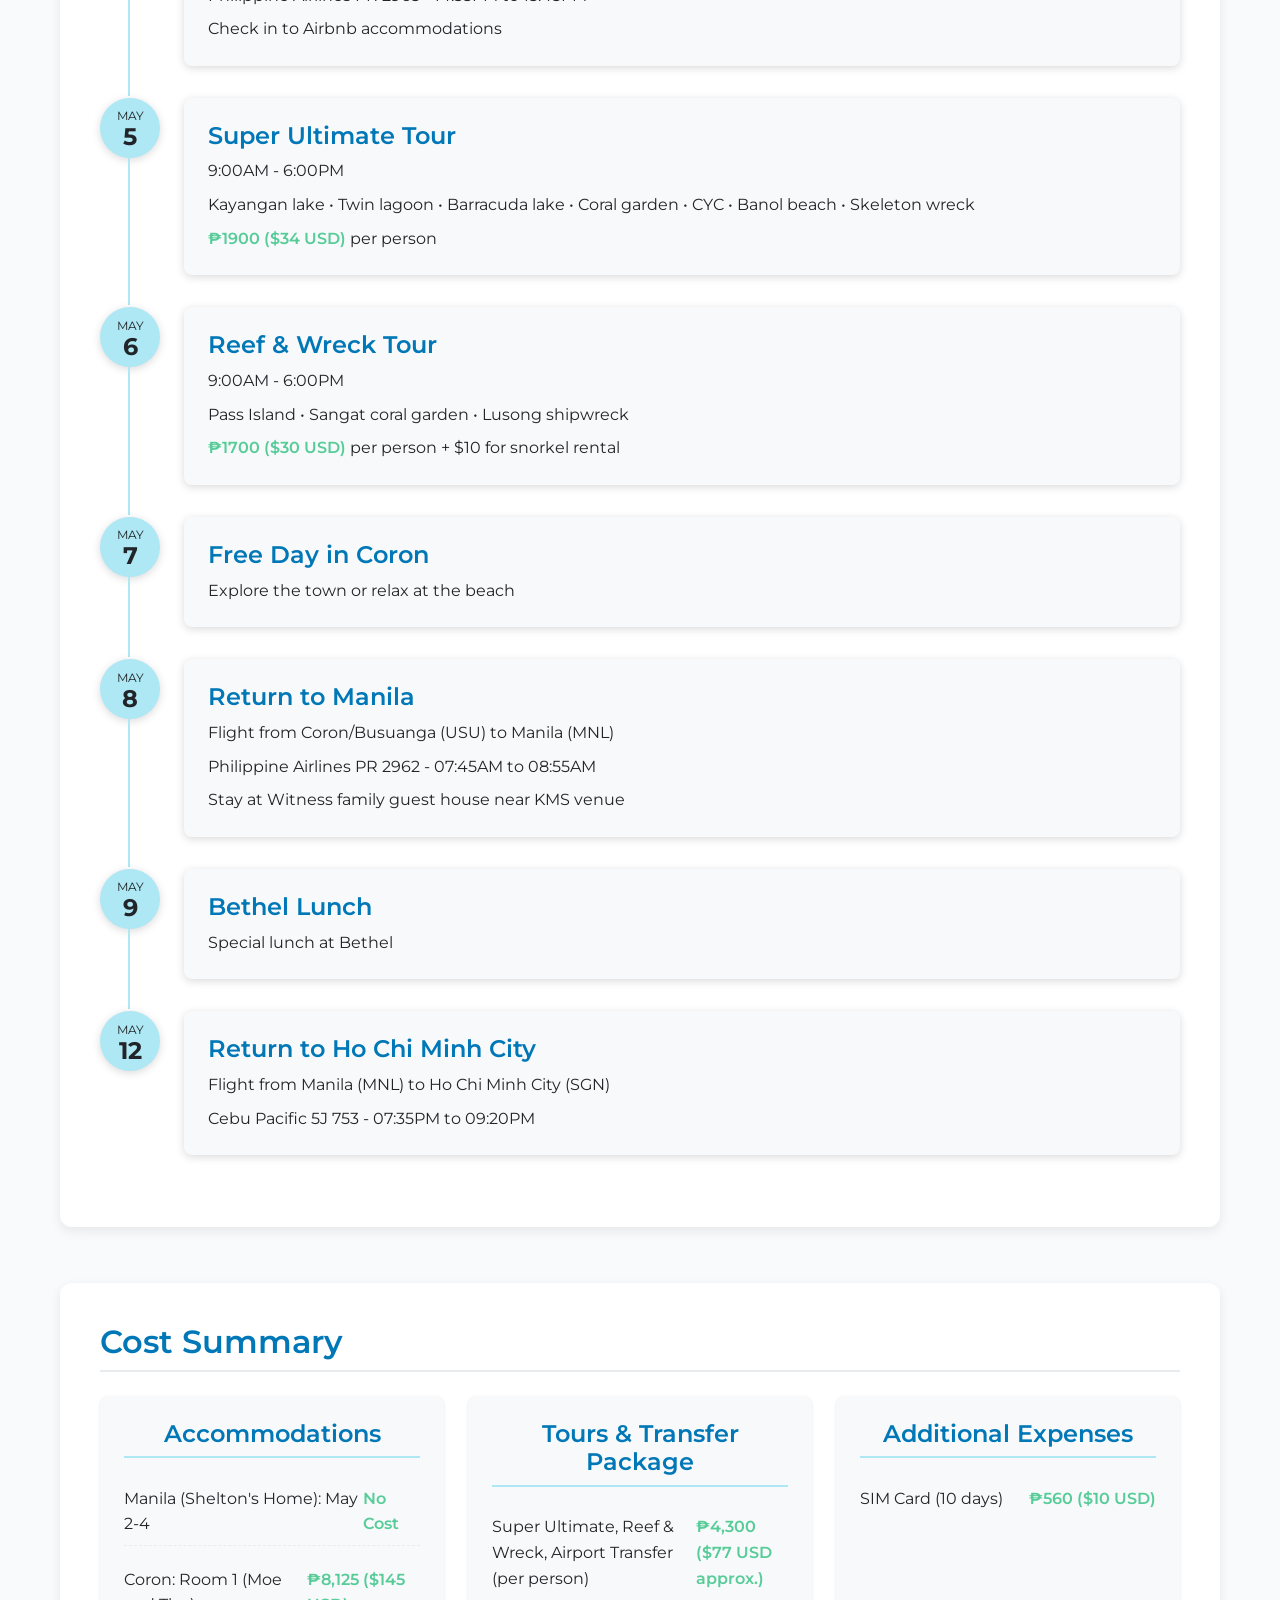
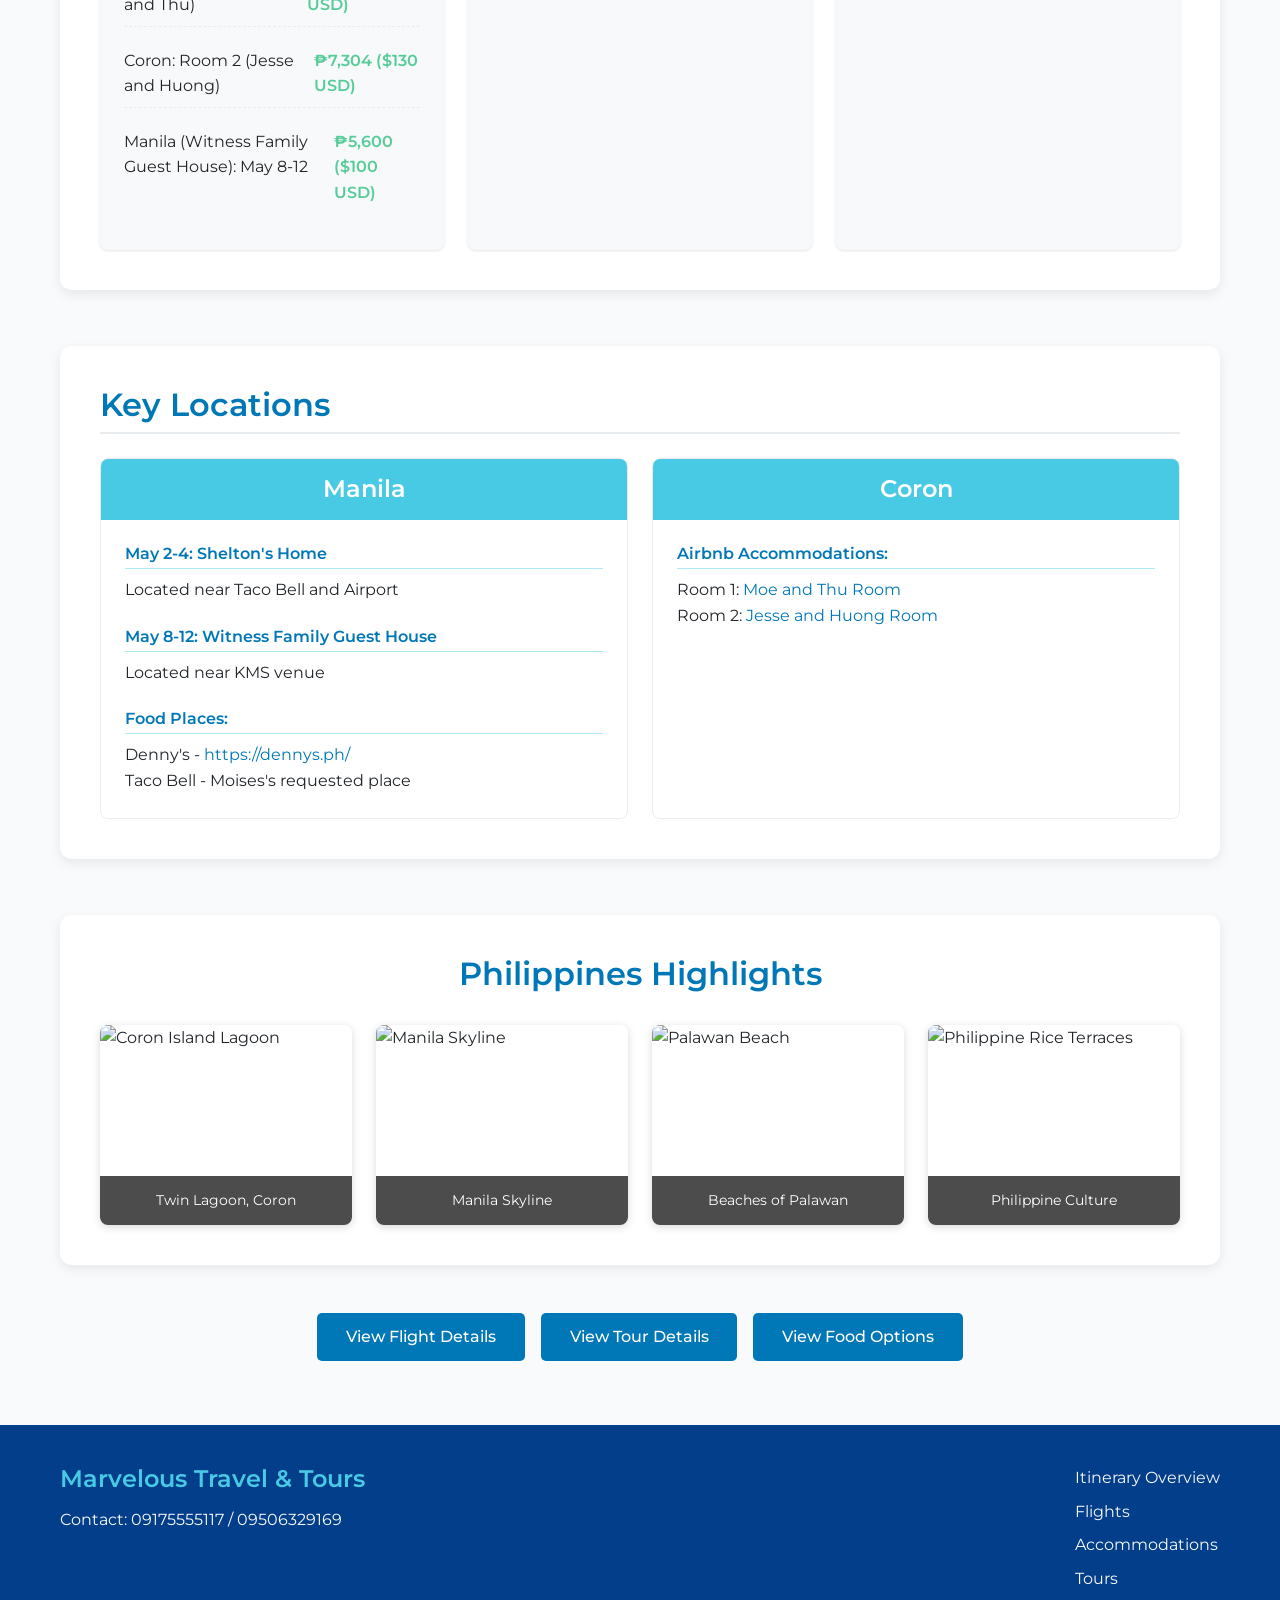
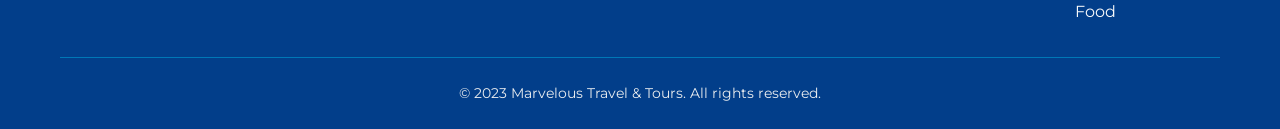
==== commit 186bc760: "Remove sticky header, add scroll-to-top button, adjust scroll offset" ====
--- a/index.html
+++ b/index.html
@@ -408,6 +408,8 @@
         </div>
     </footer>
 
+    <button id="scrollToTopBtn" title="Go to top"><i class="fas fa-arrow-up"></i></button>
+
     <script src="script.js"></script>
 </body>
 </html> 
--- a/styles.css
+++ b/styles.css
@@ -125,9 +125,6 @@
     background: linear-gradient(to right, var(--primary-color), var(--secondary-color));
     box-shadow: var(--shadow);
     padding: 0.8rem 0;
-    position: sticky;
-    top: 0;
-    z-index: 1000;
     border-bottom: 2px solid var(--accent-color);
 }
 
@@ -940,4 +937,35 @@
 .food-tips li {
     margin-bottom: 0.5rem;
     color: var(--text-color);
+}
+
+/* Scroll to Top Button */
+#scrollToTopBtn {
+    display: none; /* Hidden by default */
+    position: fixed;
+    bottom: 20px;
+    right: 30px;
+    z-index: 99;
+    border: none;
+    outline: none;
+    background-color: var(--primary-color);
+    color: white;
+    cursor: pointer;
+    padding: 10px 12px; /* Adjust padding for better shape */
+    border-radius: 50%; /* Make it circular */
+    font-size: 18px;
+    box-shadow: 0 4px 8px rgba(0,0,0,0.2);
+    transition: opacity 0.3s, visibility 0.3s;
+    opacity: 0;
+    visibility: hidden;
+}
+
+#scrollToTopBtn.show {
+    display: block;
+    opacity: 1;
+    visibility: visible;
+}
+
+#scrollToTopBtn:hover {
+    background-color: var(--dark-color);
 } 
